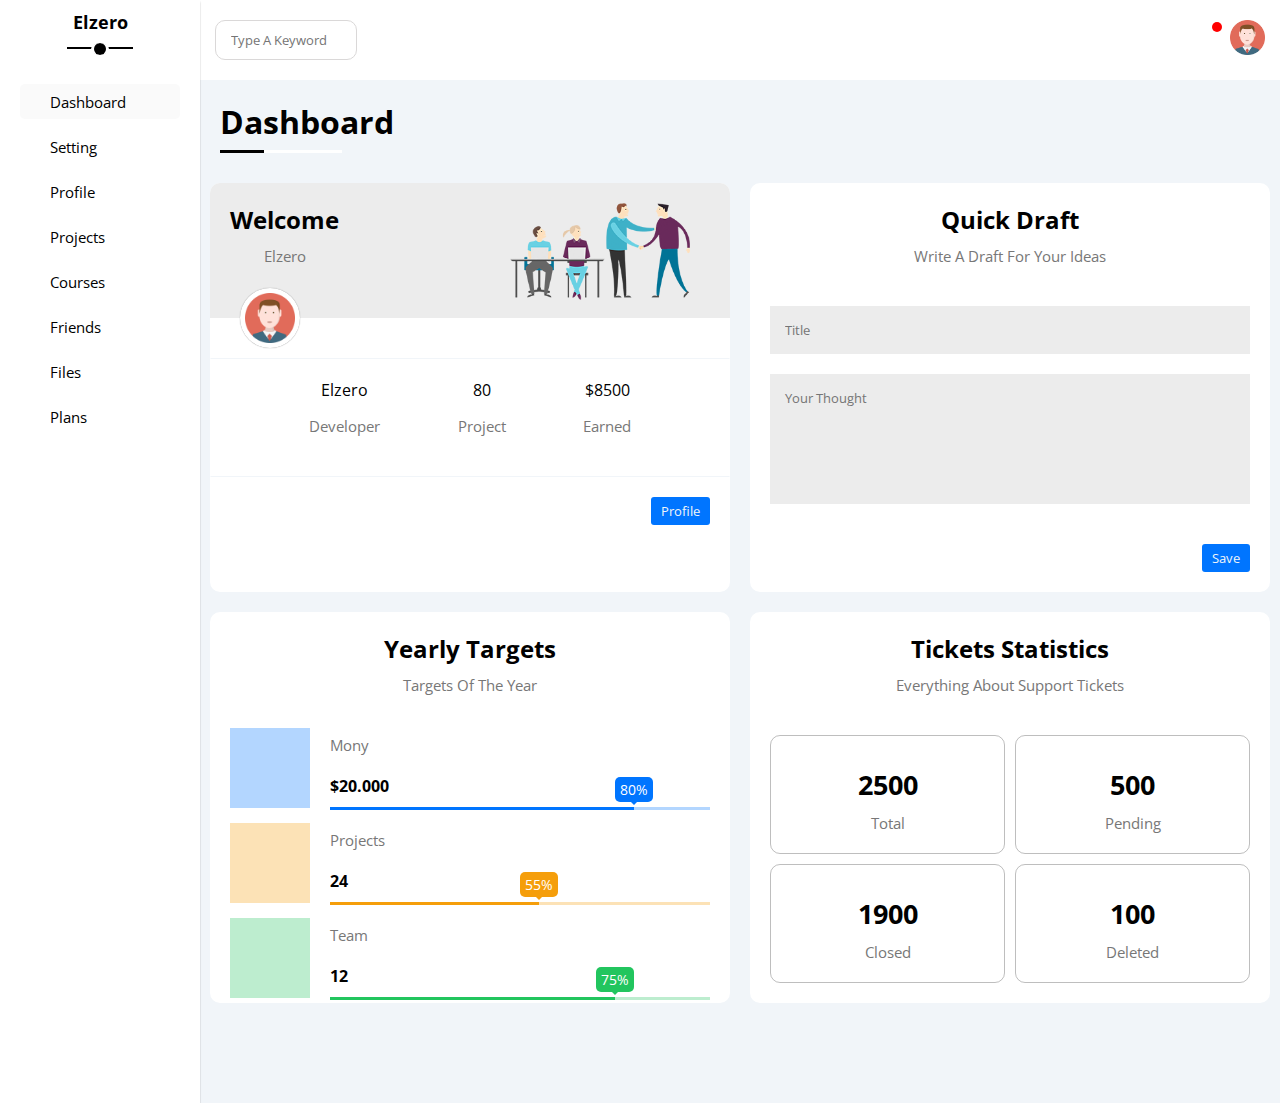
==== index.html @ adf21463 "complete third and the fourth box in the dashboard and fix the responsible desing" ====
<!DOCTYPE html>
<html>
    <head>
        <meta charset="utf-8">
        <meta http-equiv="X-UA-Compatible" content="IE=edge">
        <title>>/<</title>
        <meta name="description" content="project">
        <meta name="viewport" content="width=device-width, initial-scale=1">
        <link rel="stylesheet" href="css/normie.css">
        <!-- main css file -->
        <link rel="stylesheet" href="css/style.css">
        <link rel="preconnect" href="https://fonts.googleapis.com">
        <link rel="preconnect" href="https://fonts.gstatic.com" crossorigin>
        <link href="https://fonts.googleapis.com/css2?family=Open+Sans:wght@300;400;600;700;800&display=swap" rel="stylesheet">
        <!-- font awsome -->
        <link rel="stylesheet" href="css/all.min.css">
    </head>
    <body>
        <div class="sidebar" id="sidebar">
            <div class="bar">
                <span class="logo">Elzero</span>
                <ul class="links">
                    <li><a class="link checked" style="--icon:'\f080'" href="#dashboard"><p>Dashboard</p></a></li>
                    <li><a class="link" style="--icon:'\f013'" href="#setting"><p>Setting</p></a></li>
                    <li><a class="link" style="--icon:'\f007'" href="#profile"><p>Profile</p></a></li>
                    <li><a class="link" style="--icon:'\f542'" href="#projects"><p>Projects</p></a></li>
                    <li><a class="link" style="--icon:'\f19d'" href="#courses"><p>Courses</p></a></li>
                    <li><a class="link" style="--icon:'\f0c0'" href="#friends"><p>Friends</p></a></li>
                    <li><a class="link" style="--icon:'\f15b'" href="#files"><p>Files</p></a></li>
                    <li><a class="link" style="--icon:'\f09d'" href="#plans"><p>Plans</p></a></li>
                </ul>
            </div>
        </div>
        <div class="mainbar">
            <header class="header" id="header">
                <div class="search">
                    <i class="fa-solid fa-magnifying-glass"></i>
                    <input class="bordered-input" type="text" placeholder="Type A Keyword">
                </div>
                <div class="profile">
                    <div class="bell">
                        <i class="fa-regular fa-bell"></i>
                    </div>
                    <div class="image">
                        <img src="images/profile.png" alt="profile">
                    </div>
                </div>
            </header>
            <h1 class="heading">Dashboard</h1>
            <div class="container">
                <div class="dashboard" id="dashboard">
                    <div class="box">
                        <div class="win-1">
                            <div class="greeting">
                            <h2>Welcome</h2>    
                                <span class="light">Elzero</span>
                            </div>
                            <div class="image">
                                <img src="images/welcome.png" alt="profile">
                            </div>
                        </div>
                        <div class="win-2">
                            <div class="image">
                                <img src="images/profile.png" alt="profile">
                            </div>
                            <div class="info">
                                <div class="clon">
                                    <p>Elzero</p>
                                    <span class="light">Developer</span>
                                </div>
                                <div class="clon">
                                    <p>80</p>
                                    <span class="light">Project</span>
                                </div>
                                <div class="clon">
                                    <p>&dollar;8500</p>
                                    <span class="light">Earned</span>
                                </div>
                            </div>
                            <button class="btn">Profile</button>
                        </div>
                    </div>
                    <div class="box">
                        <div class="greeting">
                            <h2>Quick Draft</h2>
                            <span class="light">Write A Draft For Your Ideas</span>
                        </div>
                        <form action="#">
                            <input type="text" placeholder="Title">
                            <textarea name="ideas" placeholder="Your Thought"></textarea>
                        </form>
                        <button class="btn">Save</button>
                    </div>
                    <div class="box">
                        <div class="greeting">
                            <h2>Yearly Targets</h2>
                            <span class="light">Targets Of The Year</span>
                        </div>
                            <div  style="--range: 80%;--value: '80%'; --color: var(--blue); --bg: var(--light-blue)" class="clon">
                                <div class="holder"><i class="fa-solid fa-dollar-sign"></i></div> 
                                <div class="bar">
                                    <span class="light">Mony</span>
                                    <p>&dollar;20.000</p>
                                    <div class="range"><span></span></div>
                                </div>
                            </div>
                            <div  style="--range: 55%; --value: '55%'; --color: var(--yellow); --bg: var(--light-yellow)" class="clon">
                                <div class="holder"><i class="fa-solid fa-code"></i>    </div> 
                                <div class="bar">
                                    <span class="light">Projects</span>
                                    <p>24</p>
                                    <div class="range"><span></span></div>
                                </div>
                            </div>
                            <div  style="--range: 75%;--value: '75%'; --color: var(--green); --bg: var(--light-green)" class="clon">
                                <div class="holder"><i class="fa-regular fa-user"></i></div> 
                                <div class="bar">
                                    <span class="light">Team</span>
                                    <p>12</p>
                                    <div class="range"><span></span></div>
                                </div>
                            </div>
                    </div>
                    <div class="box">
                        <div class="greeting">
                            <h2>Tickets Statistics</h2>
                            <div class="light">Everything About Support Tickets</div>
                        </div>
                        <div class="frame">
                            <div class="clon">
                                <i class="fa-regular fa-newspaper" style="color: #d38c12;"></i>
                                <span>2500</span>
                                <div class="light">Total</div>
                            </div>
                            <div class="clon">
                                <i class="fa-solid fa-spinner" style="color: #005eff;"></i>
                                <span>500</span>
                                <div class="light">Pending</div>
                            </div>
                            <div class="clon">
                                <i class="fa-regular fa-circle-check" style="color: #00ff2a;"></i>
                                <span>1900</span>
                                <div class="light">Closed</div>
                            </div>
                            <div class="clon">
                                <i class="fa-regular fa-rectangle-xmark" style="color: #ff3333;"></i>
                                <span>100</span>
                                <div class="light">Deleted</div>
                            </div>
                        </div>
                    </div>
                    <div class="box"></div>
                    <div class="box"></div>
                    <div class="box"></div>
                    <div class="box"></div>
                    <div class="box"></div>
                    <div class="box"></div>
                    <div class="box"></div>
                    <div class="box"></div>
                    <div class="box"></div>
                </div>
            </div>
        </div>
    </body>
</html>
---- css/style.css ----
/* Global RUles */
* {
    padding: 0;
    margin: 0;
    scroll-behavior: smooth;
    -webkit-scroll-behavior: smooth;
    -moz-scroll-behavior: smooth;
    font-family: 'open sans', sans-serif;
}
ul {
    list-style: none;
}
a {
    text-decoration: none;
    color: black;
}
input, textarea {
    transition: var(--delay);
    opacity: 1;
}
input:focus, textarea:focus {
    outline: none;
}
.bordered-input:focus {
    opacity: 0;
}
/* Componenets */
.container {
    padding: 0 10px;
    position: relative;
    max-width: 100%;
    /* left: var(--side-width); */
}
.heading {
    position: relative;
    width: fit-content;
    font-size: 32px;
    margin: 20px;
}
@media (max-width: 767px) {
    .heading {
        font-size: 22px;
    }
}
.heading::before, .heading::after {
    content: "";
    position: absolute;
    bottom: -10px;
    left: 0;
    height: 3px;
}
.heading::before {
    width: 25%;
    background-color: black;
    z-index: 1;
}
.heading::after {
    width: 70%;
    background-color: white;
}
.light {
    color: #777;
    margin: 10px 0 20px;
    font-size: 15px;
    display: block;
}
@media (max-width: 767px) {
    .light {
        font-size: 14px;
    }
}
.btn {
    align-self: flex-end;
    width: fit-content;
    margin: 20px 20px 20px 0;
    color: var(--section-background);
    background-color: var(--blue);
    padding: 5px 10px;
    border: none;
    cursor: pointer;
    transition: var(--delay);
    border-radius: 3px;
}
@media (max-width: 767px) {
    .btn {
        margin: 30px auto;
    }
}
.btn:hover {
    background-color: var(--blue-alt);
    color: white;
}
.greeting {
    text-align: center;
    margin: 20px 0 0;
}
@media (max-width: 767px) {
    .greeting h2 {
        font-size: 18px;
    }
}
/* Variables */
:root {
    --blue-alt:#0062d1; 
    --blue: #0075FF;
    --light-blue: rgb(179,214,255);
    --green: #22C55E;
    --light-green: rgb(189,237,207);
    --yellow: #F59E0B;
    --light-yellow: rgb(252,226,182);
    --red: #F44336;
    --light-red: rgb(251,199,195);
    --checked: #fafafa;
    --side-width: 220px;
    --delay: 0.3s;
    --main-padding: 100px;
    --box-background: #ececec;
    --border-color: #77777779;
    --section-background: rgb(241,245,249);
}
/* main Form */
body {
    background-color: var(--section-background);
    position: relative;
    display: flex;
    /* grid-template-areas: 'side head'
                        'side dash'; */
}
/* Header */
.sidebar {
    width: 200px;
    box-shadow: -1px 2px 2px black;
    background-color: white;
    z-index: 44;
}
@media (max-width: 991px) {
    .sidebar {
        width: 150px;
    }
}
@media (max-width: 767px) {
    .sidebar {
        width: 60px;
    }
    .sidebar .bar .links .link p {
        visibility: hidden;
    }
    .sidebar .bar .logo::before, .sidebar .bar .logo::after {
        display: none;
    }
}
.sidebar .bar {
    display: flex;
    justify-content: flex-start;
    flex-direction: column;
    align-items: center;
}
.sidebar .bar .logo {
    margin: 10px auto 50px;
    font-size: 18px;
    font-weight: 700;
    position: relative;
    display: block;
    width: fit-content;
}
.sidebar .bar .logo::before {
    content: "";
    position: absolute;
    left: -10%;
    bottom: -15px;
    width: 120%;
    height: 2px;
    background-color: black;
}
.sidebar .bar .logo::after {
    content: "";
    position: absolute;
    bottom: -27px;
    left: 50%;
    width: 12px;
    height: 12px;
    border-radius: 50%;
    background-color: black;
    transform: translate(-50%, -50%);
    border-left: 3px solid white;
    border-right: 3px solid white;
}
@media (max-width: 767px) {
    .sidebar .bar .logo {
        font-size: 14px;
        margin-bottom: 10px;
    }
    .sidebar .bar .logo::before, .sidebar .bar .logo::after {
        display: none;
    }
}
.sidebar .bar .links {
    flex: 1;
    align-self: stretch;
    padding: 0 20px;
}
.sidebar .bar .links .link {
    position: relative;
    height: 35px;
    max-width: 100%;
    padding-left: 30px;
    margin-bottom: 10px;
    display: flex;
    align-items: center;
    font-size: 15px;
    border-radius: 5px;
}
@media (max-width: 767px) {
    .sidebar .bar .links .link {
        margin-bottom: 0;
        padding-left: 0;
    }
    .sidebar .bar .links .link p {
        display: none;
    }
}
.sidebar .bar .links .link:hover, .sidebar .bar .links .checked {
    background-color: var(--checked);
}
.sidebar .bar .links .link::before {
    content: var(--icon);
    font-family: "Font Awesome 5 Free";
    font-weight: 900;
    position: absolute;
    left: 15px;
    top: 50%;
    transform: translate(-50%, -50%);
    color: black;
    cursor: pointer;
}
@media (max-width: 767px) {
    .sidebar .bar .links .link::before {
        position: relative;
        left: 10px;
        top: 10px;
    }
}
.mainbar {
    flex: 1;
}
/* Header */
.header {
    background-color: white;
    padding: 0 15px;
    display: flex;  
    justify-content: space-between;
    align-items: center;
}
.header .search {
    border: 1px solid rgb(218, 216, 216);
    padding: 10px 5px;
    border-radius: 10px;
    display: flex;
    font-size: 13px;
    color: black;
}
.header .search i {
    margin: 0 5px;
    cursor: pointer;
}
.header .search input {
    border: none;
    width: 120px;
}
.header .search input:focus {
    outline: none;
    width: 170px;
}
.header .profile {
    display: flex;
    align-items: center;
    justify-content: space-evenly;
    height: 80px;
}
.header .profile .image {
    width: 35px;
    cursor: pointer;
}
.header .profile .image img {
    max-width: 100%;
}
.header .profile i {
    font-size: 20px;
    margin-right: 15px;
    cursor: pointer;
}
.header .profile .bell {
    position: relative;
}
.header .profile .bell::before {
    content: "";
    position: absolute;
    right: 8px;
    top: -5px;
    height: 10px;
    width: 10px;
    border-radius: 50%;
    background-color: red;
}
/* Dashboard */
.dashboard {
    display: grid;
    grid-template-columns: repeat(auto-fill, minmax(440px, 1fr));
    gap: 20px;
    margin-top: 40px;
}
@media (max-width: 767px) {
    .dashboard {
        grid-template-columns: 1fr;
    }
}
.dashboard .box {
    border-radius: 10px;
}
/* box 1 */
.dashboard .box {
    background-color: white;
    overflow: hidden;
}
.dashboard .box:first-of-type .win-1 {
    position: relative;
    padding: 20px;
    height: 95px;
    background-color: var(--box-background);
    display: flex;
    justify-content: space-between;
}
@media (max-width: 767px) {
    .dashboard .box:first-of-type .win-1 {
        justify-content: center;
    }
}
.dashboard .box:first-of-type .win-1 .greeting {
    margin: 0;
}
.dashboard .box:first-of-type .win-1 .image{
    width: 200px;
}
@media (max-width: 767px) {
    .dashboard .box:first-of-type .win-1 .image{
        display: none;
    }
}
.dashboard .box:first-of-type .win-1 .image img {
    width: calc(100% - 20px);
}
.dashboard .box:first-of-type .win-2 {
    position: relative;
    background-color: white;
    display: flex;
    justify-content: center;
    flex-direction: column;
}
.dashboard .box:first-of-type .win-2 .image {
    width: 50px;
    position: absolute;
    display: flex;
    top: 0;
    left: 30px;
    transform: translateY(-50%);
    padding: 5px;
    background-color: white;
    border-radius: 50%;
    box-shadow: 0 0 1px gray;
}
@media (max-width: 767px) {
    .dashboard .box:first-of-type .win-2 .image {
        left: 50%;
        transform: translate(-50%, -50%);
    }
}
.dashboard .box:first-of-type .win-2 .image img {
    width: 100%;
}
.dashboard .box:first-of-type .win-2 .info {
    display: flex;
    justify-content: space-evenly;
    padding: 20px;
    margin-top: 40px;
    border: 1px solid;
    border-color: var(--section-background) transparent;
}
@media (max-width: 767px) {
    .dashboard .box:first-of-type .win-2 .info {
        display: flex;
        flex-direction: column;
        justify-content: center;
    }
}
.dashboard .box:first-of-type .win-2 .info .clon {
    display: flex;
    align-items: center;
    flex-direction: column;
    gap: 5px;
}
@media (max-width: 767px) {
    .dashboard .box:first-of-type .win-2 .info .clon p {
        font-size: 14px;
    }
}
/* box 2 */
.dashboard .box:nth-of-type(2) {
    display: flex;
    flex-direction: column;
}
.dashboard .box:nth-of-type(2) form {
    flex: 1;
    display: flex;
    flex-direction: column;
    align-items: stretch;
    padding: 20px;
}
.dashboard .box:nth-of-type(2) form input, .dashboard .box:nth-of-type(2) form textarea {
    display: block;
    max-width: 100%;
    background-color: var(--box-background);
    border: none;
    padding: 15px;
}
.dashboard .box:nth-of-type(2) form textarea {
    resize: none;
    height: 100px;
    margin-top: 20px;
}
/* box 3 */
.dashboard .box:nth-of-type(3) {
    display: flex;
    flex-direction: column;
    gap: 10px;
}
@media (max-width: 767px) {
    .dashboard .box:nth-of-type(3) {
        gap: 20px;
    }
}
.dashboard .box:nth-of-type(3) .clon .holder {
    height: 80px;
    width: 80px;
    position: relative;
    z-index: 1;
}
.dashboard .box:nth-of-type(3) .clon {
    display: flex;
    justify-content: center;
    align-items: center;
    gap: 20px;
    padding: 0 20px;
}
@media (max-width: 767px) {
    .dashboard .box:nth-of-type(3) .clon {
        flex-direction: column;
        gap: 0;
    }
}
.dashboard .box:nth-of-type(3) .clon p {
    font-weight: bold;
}
.dashboard .box:nth-of-type(3) .clon .holder {
    display: flex;
    justify-content: center;
    align-items: center;
    background-color: var(--bg);
}
.dashboard .box:nth-of-type(3) .clon .holder i {
    font-size: 20px;
    color: var(--color);
}
.dashboard .box:nth-of-type(3) .clon .bar {
    flex: 1;
    display: flex;
    flex-direction: column;
    align-self: stretch;
}
.dashboard .box:nth-of-type(3) .clon .bar .range {
    width: 100%;
    height: 3px;
    background-color: var(--bg);
    position: relative;
    z-index: 1;
    margin-top: 10px;
}
.dashboard .box:nth-of-type(3) .clon .bar .range::before,
.dashboard .box:nth-of-type(3) .clon .bar .range::after {
    content: "";
    position: absolute;
    left: var(--range);
}
.dashboard .box:nth-of-type(3) .clon .bar .range::before {
    content: var(--value);
    color: white;
    z-index: 1;
    top: -30px;
    width: fit-content;
    height: fit-content;
    font-size: 14px;
    padding: 3px 5px;
    border-radius: 5px;
    transform: translateX(-50%);
    background-color: var(--color);
}
.dashboard .box:nth-of-type(3) .clon .bar .range::after {
    border: 7px solid;
    border-color: var(--color) transparent transparent;
    top: -9px;
    background-color: transparent;
    transform: translateX(-50%);
}
.dashboard .box:nth-of-type(3) .clon .bar .range span {
    display: block;
    width: var(--range);
    height: 100%;
    background-color: var(--color);
}
/* box 4 */
.dashboard .box:nth-of-type(4) .frame {
    display: grid;
    grid-template-columns: repeat(2, 1fr);
    gap: 10px;
    padding: 20px;
}
@media (max-width: 767px) {
    .dashboard .box:nth-of-type(4) .frame {
        grid-template-columns: 1fr;
    }
}
.dashboard .box:nth-of-type(4) .frame .clon {
    display: flex;
    flex-direction: column;
    justify-content: center;
    align-items: center;
    gap: 10px;
    border: 1px solid var(--border-color);
    padding: 20px ;
    border-radius: 10px;
}
.dashboard .box:nth-of-type(4) .frame .clon i {
    font-size: 40px;
}
.dashboard .box:nth-of-type(4) .frame .clon span {
    font-size: 27px;
    font-weight: bold;
}
.dashboard .box:nth-of-type(4) .frame .clon .light {
    margin: 0;
}
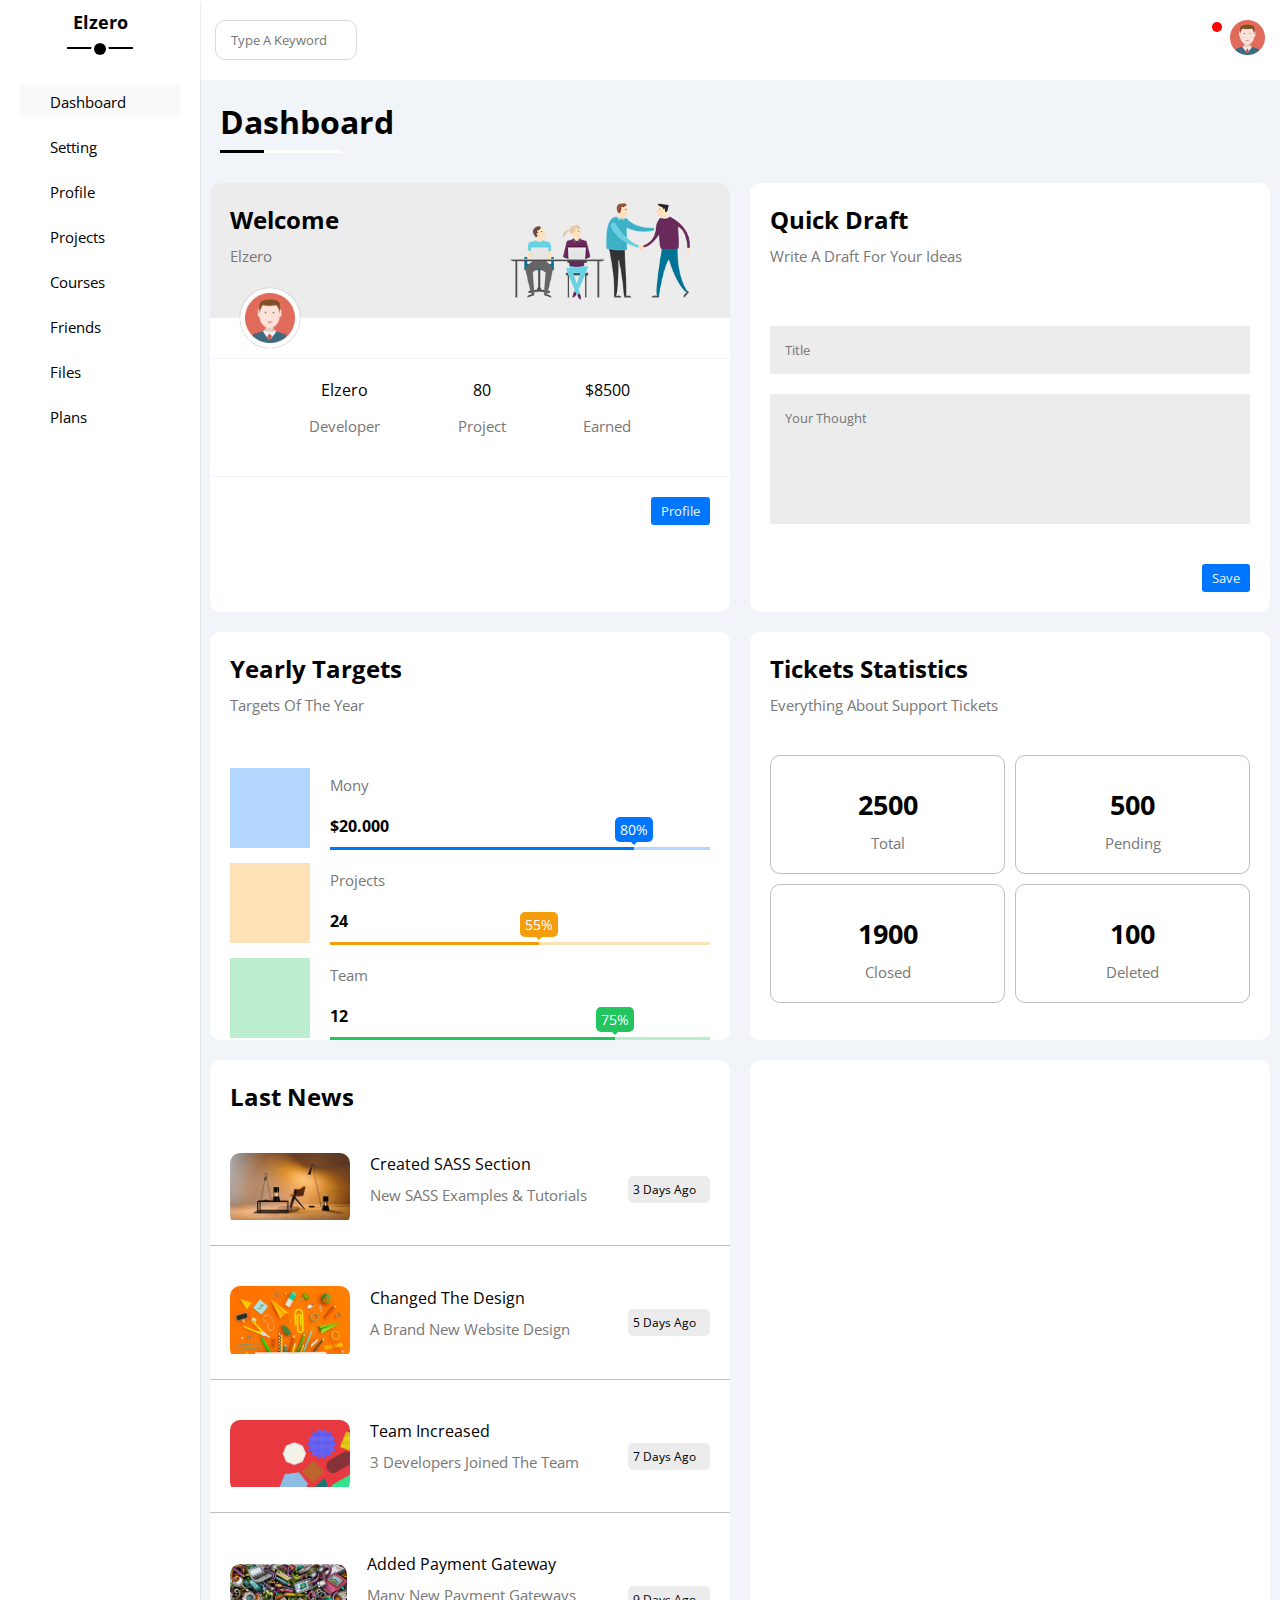
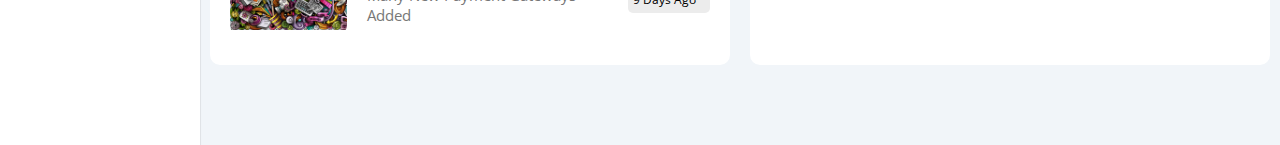
==== commit 3f9a9c05: "complete the fifth box" ====
--- a/index.html
+++ b/index.html
@@ -149,7 +149,61 @@
                             </div>
                         </div>
                     </div>
-                    <div class="box"></div>
+                    <div class="box">
+                        <div class="greeting">
+                            <h2>Last News</h2>
+                        </div>
+                        <div class="holder">
+                            <div class="clon">
+                                <div class="main">
+                                    <div class="image"><img src="/images/news-01.png" alt="news1"></div>
+                                    <div class="text">
+                                        <p>Created SASS Section</p>
+                                        <span class="light">New SASS Examples & Tutorials</span>
+                                    </div>
+                                </div>
+                                <div class="date">
+                                    <span>3 Days Ago</span>
+                                </div>
+                            </div>
+                            <div class="clon">
+                                <div class="main">
+                                    <div class="image"><img src="/images/news-02.png" alt="news2"></div>
+                                    <div class="text">
+                                        <p>Changed The Design</p>
+                                        <span class="light">A Brand New Website Design</span>
+                                    </div>
+                                </div>
+                                <div class="date">
+                                    <span>5 Days Ago</span>
+                                </div>
+                            </div>
+                            <div class="clon">
+                                <div class="main">
+                                    <div class="image"><img src="/images/news-03.png" alt="news3"></div>
+                                    <div class="text">
+                                        <p>Team Increased</p>
+                                        <span class="light">3 Developers Joined The Team</span>
+                                    </div>
+                                </div>
+                                <div class="date">
+                                    <span>7 Days Ago</span>
+                                </div>
+                            </div>
+                            <div class="clon">
+                                <div class="main">
+                                    <div class="image"><img src="/images/news-04.png" alt="news4"></div>
+                                    <div class="text">
+                                        <p>Added Payment Gateway</p>
+                                        <span class="light">Many New Payment Gateways Added</span>
+                                    </div>
+                                </div>
+                                <div class="date">
+                                    <span>9 Days Ago</span>
+                                </div>
+                            </div>
+                        </div>
+                    </div>
                     <div class="box"></div>
                     <div class="box"></div>
                     <div class="box"></div>
--- a/css/style.css
+++ b/css/style.css
@@ -91,8 +91,12 @@
     color: white;
 }
 .greeting {
-    text-align: center;
-    margin: 20px 0 0;
+    margin: 20px;
+}
+@media (max-width: 767px) {
+    .greeting {
+        text-align: center;
+    }
 }
 @media (max-width: 767px) {
     .greeting h2 {
@@ -547,4 +551,57 @@
 }
 .dashboard .box:nth-of-type(4) .frame .clon .light {
     margin: 0;
+}
+/* box 4 */
+.dashboard .box:nth-of-type(5) .holder {
+    display: flex;
+    flex-direction: column;
+}
+.dashboard .box:nth-of-type(5) .holder .clon {
+    display: flex;
+    align-items: center;
+    justify-content: space-between;
+    padding: 20px;
+    gap: 10px;
+}
+.dashboard .box:nth-of-type(5) .holder .clon:not(:last-of-type) {
+    margin-bottom: 20px;
+    border-bottom: 1px solid var(--border-color);
+    padding-bottom: 20px;
+}
+.dashboard .box:nth-of-type(5) .holder .clon .main {
+    display: flex;
+    justify-content: center;
+    align-items: center;
+    gap: 20px;
+}
+@media (max-width:576px) {
+    .dashboard .box:nth-of-type(5) .holder .clon, .dashboard .box:nth-of-type(5) .holder .clon .main {
+        flex-direction: column;
+        text-align: center;
+        align-items: stretch;
+        justify-content: center;
+    }
+}
+.dashboard .box:nth-of-type(5) .holder .clon .image {
+    width: 120px;
+    border-radius: 10px;
+    overflow: hidden;
+}
+@media (max-width:576px) {
+    .dashboard .box:nth-of-type(5) .holder .clon .image {
+        align-self: center;
+        width: 100%;
+    }
+}
+.dashboard .box:nth-of-type(5) .holder .clon .image img {
+    max-width: 100%;
+}
+.dashboard .box:nth-of-type(5) .holder .clon .date span {
+    font-size: 12px;
+    background-color: var(--box-background);
+    padding: 5px;
+    display: block;
+    min-width: 71.53px;
+    border-radius: 5px;
 }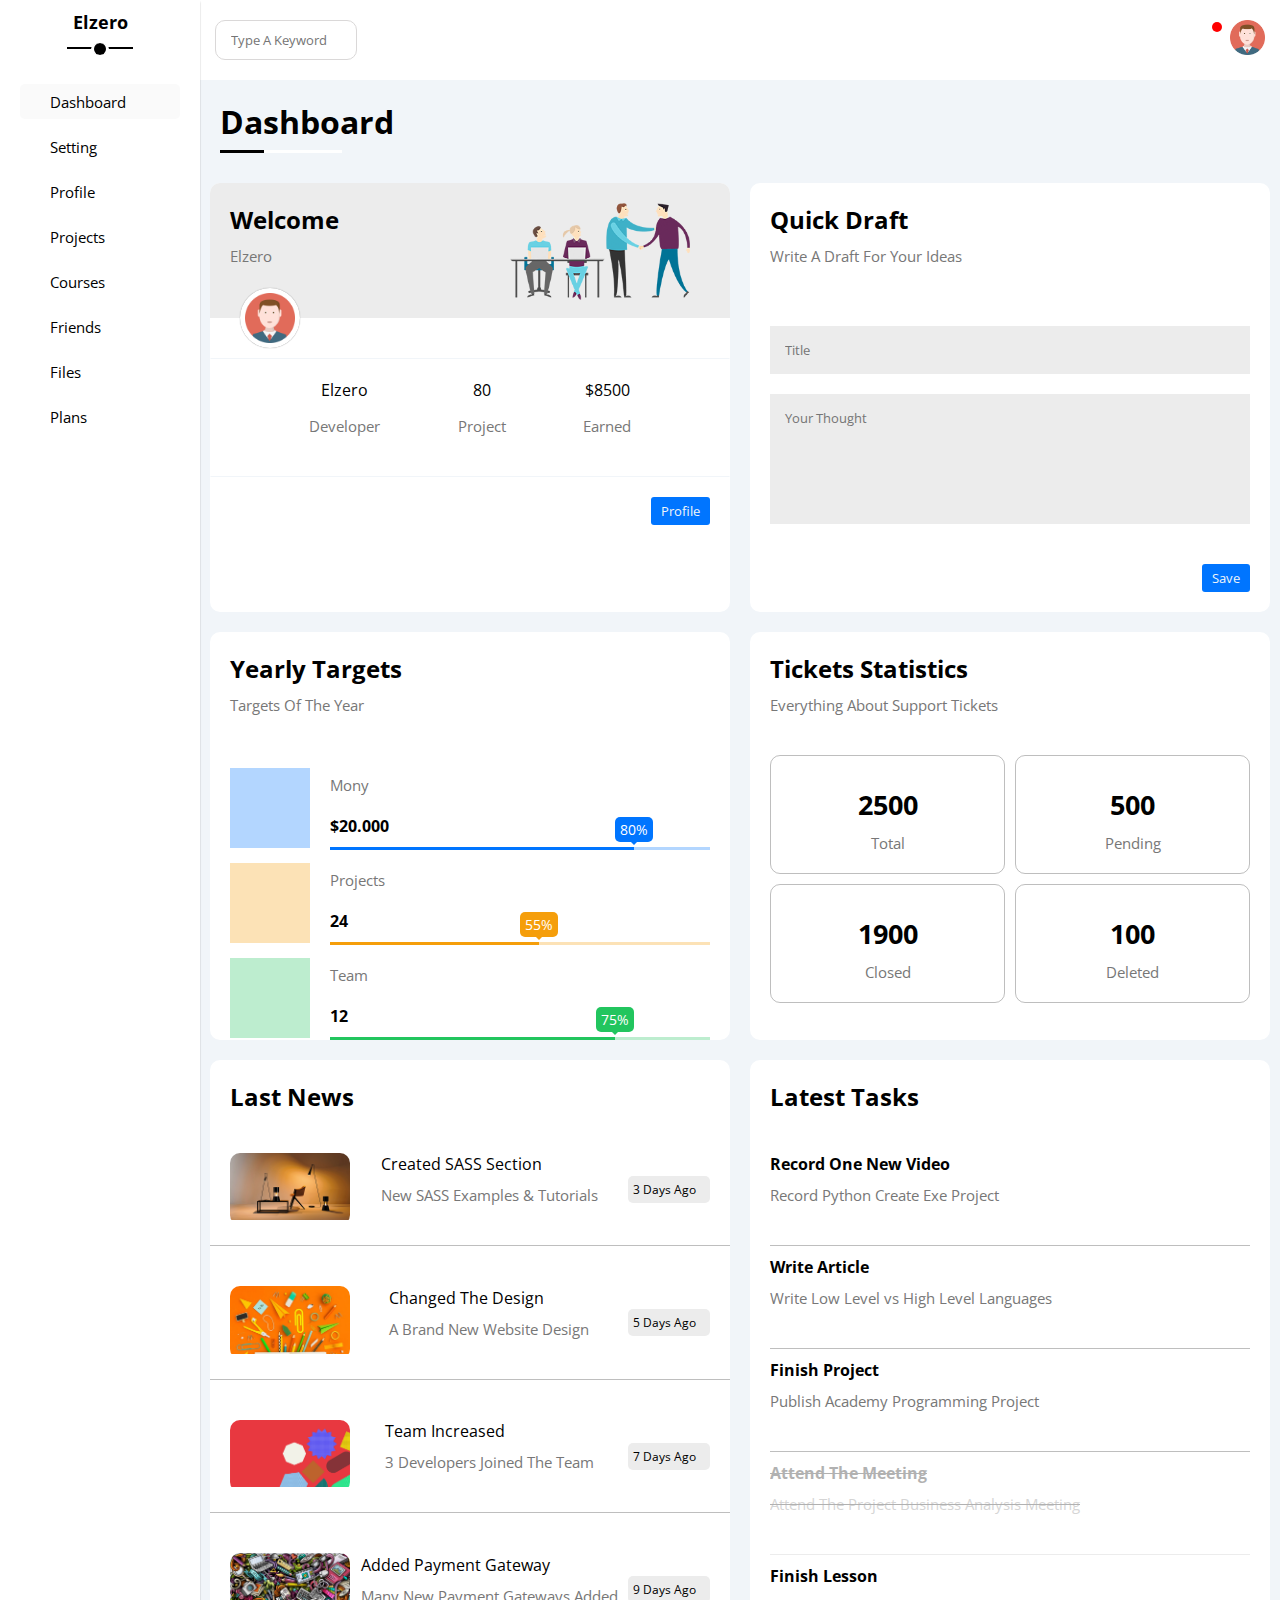
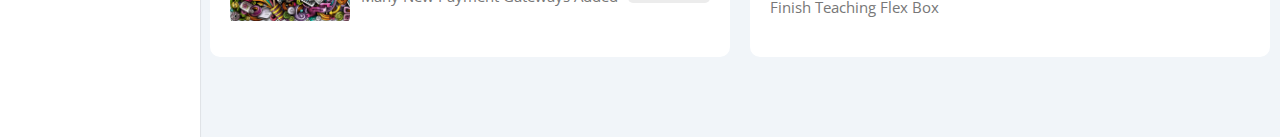
==== commit 4592e24b: "complete the sixth box" ====
--- a/index.html
+++ b/index.html
@@ -155,48 +155,40 @@
                         </div>
                         <div class="holder">
                             <div class="clon">
-                                <div class="main">
-                                    <div class="image"><img src="/images/news-01.png" alt="news1"></div>
-                                    <div class="text">
-                                        <p>Created SASS Section</p>
-                                        <span class="light">New SASS Examples & Tutorials</span>
-                                    </div>
+                                <div class="image"><img src="/images/news-01.png" alt="news1"></div>
+                                <div class="text">
+                                    <p>Created SASS Section</p>
+                                    <span class="light">New SASS Examples & Tutorials</span>
                                 </div>
                                 <div class="date">
                                     <span>3 Days Ago</span>
                                 </div>
                             </div>
                             <div class="clon">
-                                <div class="main">
-                                    <div class="image"><img src="/images/news-02.png" alt="news2"></div>
-                                    <div class="text">
-                                        <p>Changed The Design</p>
-                                        <span class="light">A Brand New Website Design</span>
-                                    </div>
+                                <div class="image"><img src="/images/news-02.png" alt="news2"></div>
+                                <div class="text">
+                                    <p>Changed The Design</p>
+                                    <span class="light">A Brand New Website Design</span>
                                 </div>
                                 <div class="date">
                                     <span>5 Days Ago</span>
                                 </div>
                             </div>
                             <div class="clon">
-                                <div class="main">
-                                    <div class="image"><img src="/images/news-03.png" alt="news3"></div>
-                                    <div class="text">
-                                        <p>Team Increased</p>
-                                        <span class="light">3 Developers Joined The Team</span>
-                                    </div>
+                                <div class="image"><img src="/images/news-03.png" alt="news3"></div>
+                                <div class="text">
+                                    <p>Team Increased</p>
+                                    <span class="light">3 Developers Joined The Team</span>
                                 </div>
                                 <div class="date">
                                     <span>7 Days Ago</span>
                                 </div>
                             </div>
                             <div class="clon">
-                                <div class="main">
-                                    <div class="image"><img src="/images/news-04.png" alt="news4"></div>
-                                    <div class="text">
-                                        <p>Added Payment Gateway</p>
-                                        <span class="light">Many New Payment Gateways Added</span>
-                                    </div>
+                                <div class="image"><img src="/images/news-04.png" alt="news4"></div>
+                                <div class="text">
+                                    <p>Added Payment Gateway</p>
+                                    <span class="light">Many New Payment Gateways Added</span>
                                 </div>
                                 <div class="date">
                                     <span>9 Days Ago</span>
@@ -204,7 +196,48 @@
                             </div>
                         </div>
                     </div>
-                    <div class="box"></div>
+                    <div class="box">
+                        <div class="greeting">
+                            <h2>Latest Tasks</h2>
+                        </div>
+                        <div class="holder">
+                            <div class="clon">
+                                <div class="text">
+                                    <h4>Record One New Video</h4>
+                                    <p class="light">Record Python Create Exe Project</p>
+                                </div>
+                                <i class="fa-regular fa-trash-can"></i>
+                            </div>
+                            <div class="clon">
+                                <div class="text">
+                                    <h4>Write Article</h4>
+                                    <p class="light">Write Low Level vs High Level Languages</p>
+                                </div>
+                                <i class="fa-regular fa-trash-can"></i>
+                            </div>
+                            <div class="clon">
+                                <div class="text">
+                                    <h4>Finish Project</h4>
+                                    <p class="light">Publish Academy Programming Project</p>
+                                </div>
+                                <i class="fa-regular fa-trash-can"></i>
+                            </div>
+                            <div class="clon deleted">
+                                <div class="text">
+                                    <h4>Attend The Meeting</h4>
+                                    <p class="light">Attend The Project Business Analysis Meeting</p>
+                                </div>
+                                <i class="fa-regular fa-trash-can"></i>
+                            </div>
+                            <div class="clon">
+                                <div class="text">
+                                    <h4>Finish Lesson</h4>
+                                    <p class="light">Finish Teaching Flex Box</p>
+                                </div>
+                                <i class="fa-regular fa-trash-can"></i>
+                            </div>
+                        </div>
+                    </div>
                     <div class="box"></div>
                     <div class="box"></div>
                     <div class="box"></div>
--- a/css/style.css
+++ b/css/style.css
@@ -604,4 +604,35 @@
     display: block;
     min-width: 71.53px;
     border-radius: 5px;
+}
+/* box 6 */
+.dashboard .box:nth-of-type(6) .holder {
+    display: flex;
+    flex-direction: column;
+    align-content: space-between;
+    gap: 10px;
+    padding: 20px;
+}
+.dashboard .box:nth-of-type(6) .holder .clon {
+    display: flex;
+    justify-content: space-between;
+    align-items: center;
+}
+.dashboard .box:nth-of-type(6) .holder .clon.clon:not(:last-of-type) {
+    border-bottom: 1px solid var(--border-color);
+    padding-bottom: 20px;
+}
+.dashboard .box:nth-of-type(6) .holder .deleted {
+    opacity: 0.3;
+    
+}
+.dashboard .box:nth-of-type(6) .holder .clon:not(.deleted) i {
+    cursor: pointer;
+    transition: var(--delay);
+}
+.dashboard .box:nth-of-type(6) .holder .clon:not(.deleted) i:hover {
+    color: var(--red);
+}
+.dashboard .box:nth-of-type(6) .holder .deleted .text {
+    text-decoration: line-through;
 }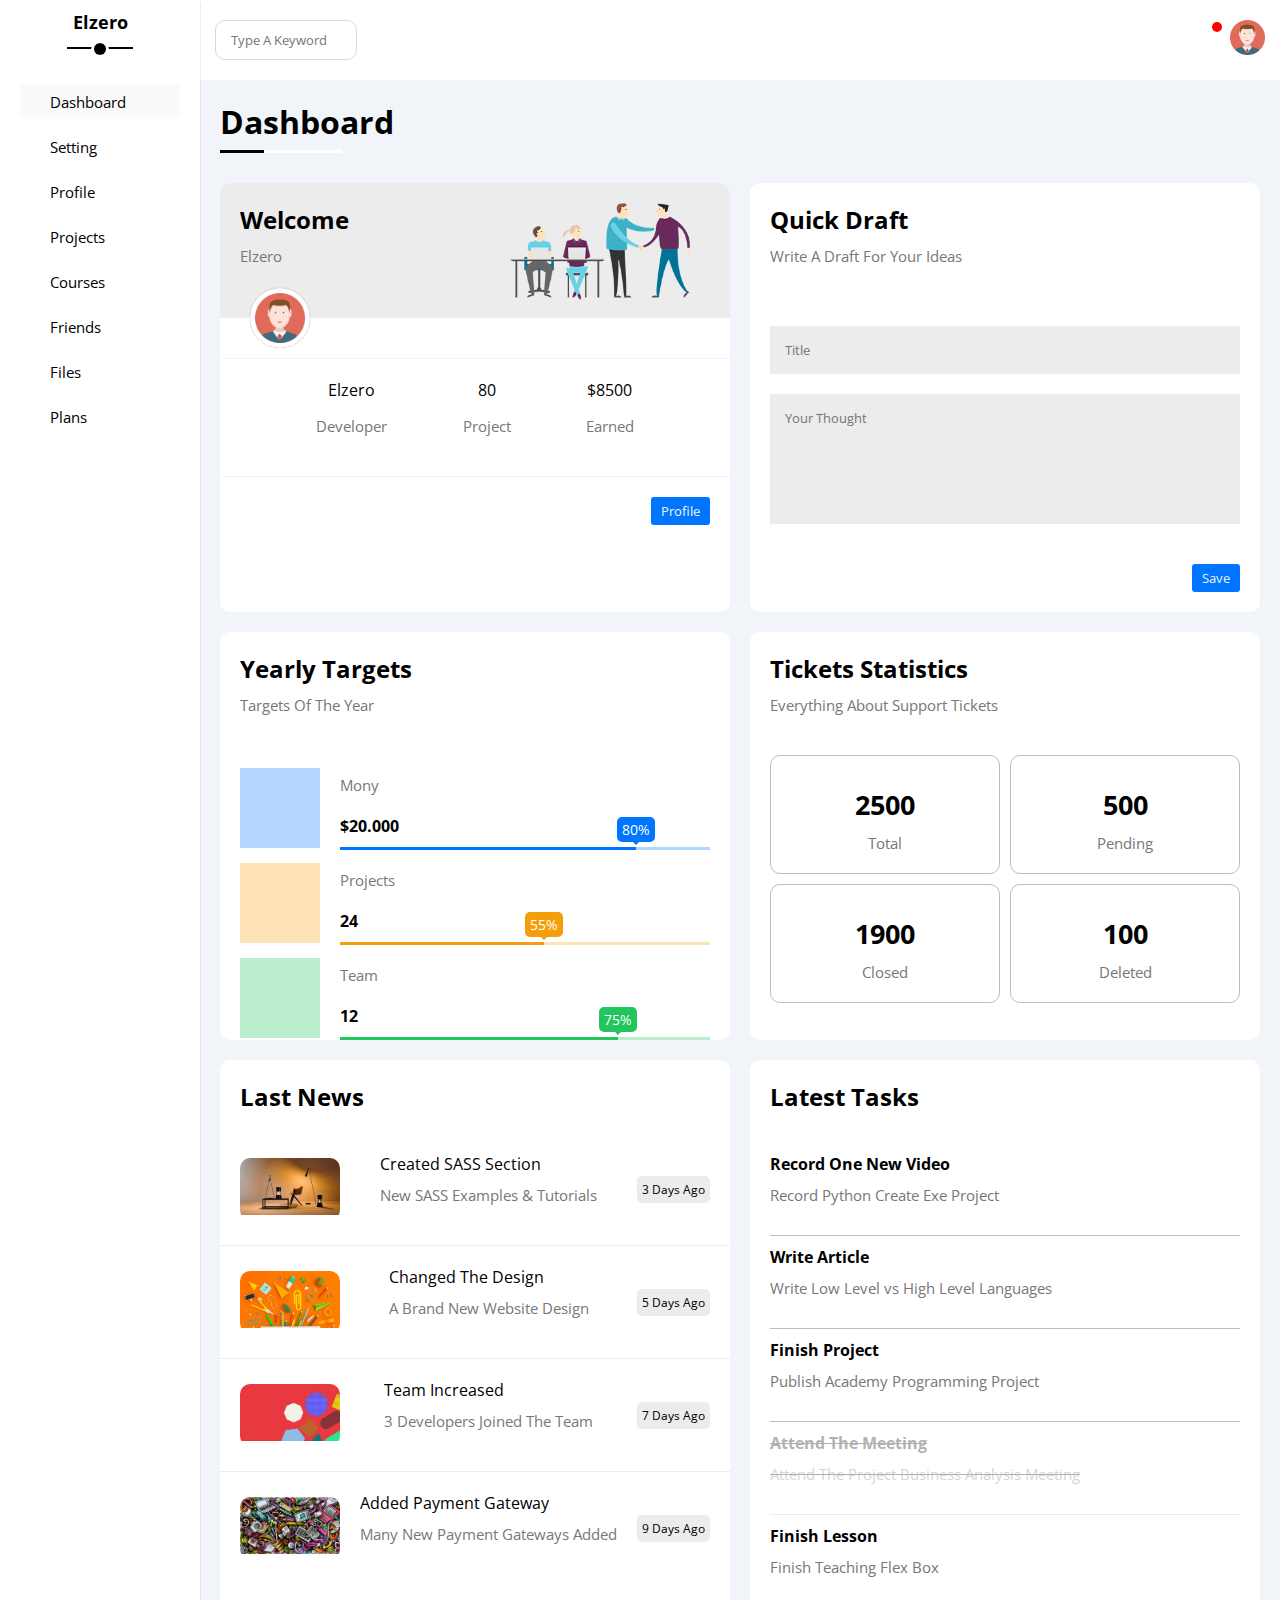
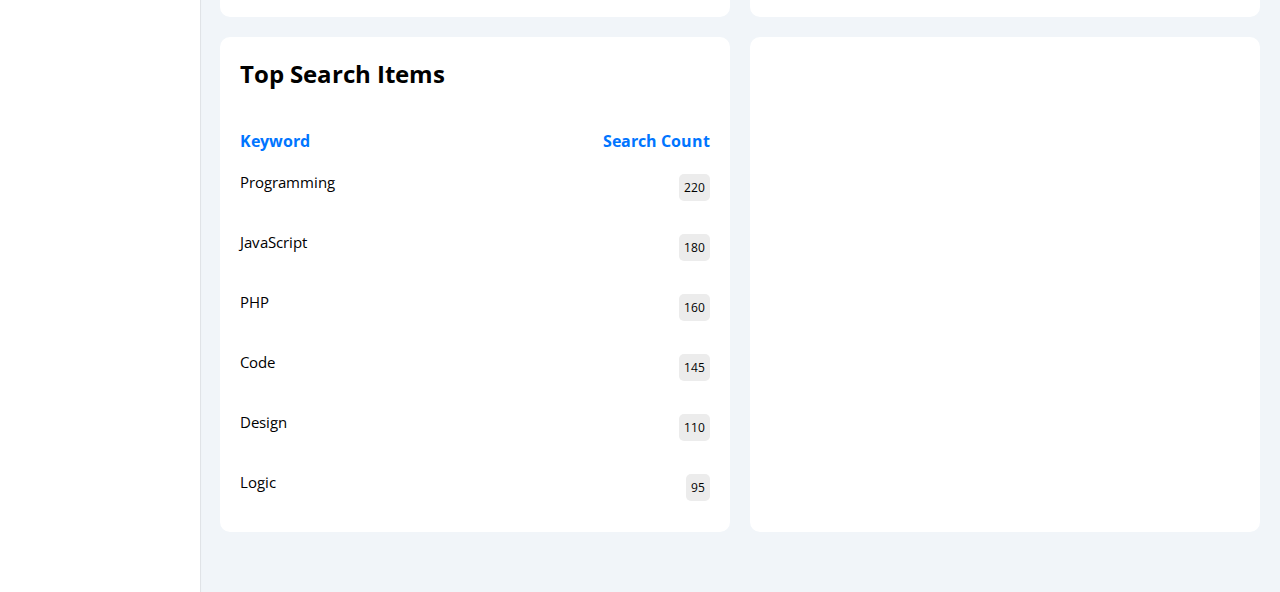
==== commit ca1c2101: "complete the seventh box" ====
--- a/index.html
+++ b/index.html
@@ -160,9 +160,7 @@
                                     <p>Created SASS Section</p>
                                     <span class="light">New SASS Examples & Tutorials</span>
                                 </div>
-                                <div class="date">
-                                    <span>3 Days Ago</span>
-                                </div>
+                                <span class="date">3 Days Ago</span>
                             </div>
                             <div class="clon">
                                 <div class="image"><img src="/images/news-02.png" alt="news2"></div>
@@ -170,9 +168,7 @@
                                     <p>Changed The Design</p>
                                     <span class="light">A Brand New Website Design</span>
                                 </div>
-                                <div class="date">
-                                    <span>5 Days Ago</span>
-                                </div>
+                                <span class="date">5 Days Ago</span>
                             </div>
                             <div class="clon">
                                 <div class="image"><img src="/images/news-03.png" alt="news3"></div>
@@ -180,9 +176,7 @@
                                     <p>Team Increased</p>
                                     <span class="light">3 Developers Joined The Team</span>
                                 </div>
-                                <div class="date">
-                                    <span>7 Days Ago</span>
-                                </div>
+                                <span class="date">7 Days Ago</span>
                             </div>
                             <div class="clon">
                                 <div class="image"><img src="/images/news-04.png" alt="news4"></div>
@@ -190,9 +184,7 @@
                                     <p>Added Payment Gateway</p>
                                     <span class="light">Many New Payment Gateways Added</span>
                                 </div>
-                                <div class="date">
-                                    <span>9 Days Ago</span>
-                                </div>
+                                <span class="date">9 Days Ago</span>
                             </div>
                         </div>
                     </div>
@@ -238,7 +230,41 @@
                             </div>
                         </div>
                     </div>
-                    <div class="box"></div>
+                    <div class="box">
+                        <div class="greeting">
+                            <h2>Top Search Items</h2>
+                        </div>
+                        <div class="holder">
+                            <div class="clon">
+                                <h4>Keyword</p>
+                                <h4>Search Count</h4>
+                            </div>
+                            <div class="clon">
+                                <p class="light">Programming</p>
+                                <span class="date">220</span>
+                            </div>
+                            <div class="clon">
+                                <p class="light">JavaScript</p>
+                                <span class="date">180</span>
+                            </div>
+                            <div class="clon">
+                                <p class="light">PHP</p>
+                                <span class="date">160</span>
+                            </div>
+                            <div class="clon">
+                                <p class="light">Code</p>
+                                <span class="date">145</span>
+                            </div>
+                            <div class="clon">
+                                <p class="light">Design</p>
+                                <span class="date">110</span>
+                            </div>
+                            <div class="clon">
+                                <p class="light">Logic</p>
+                                <span class="date">95</span>
+                            </div>
+                        </div>
+                    </div>
                     <div class="box"></div>
                     <div class="box"></div>
                     <div class="box"></div>
--- a/css/style.css
+++ b/css/style.css
@@ -1,3 +1,23 @@
+/* Variables */
+:root {
+    --blue-alt:#0062d1; 
+    --blue: #0075FF;
+    --light-blue: rgb(179,214,255);
+    --green: #22C55E;
+    --light-green: rgb(189,237,207);
+    --yellow: #F59E0B;
+    --light-yellow: rgb(252,226,182);
+    --red: #F44336;
+    --light-red: rgb(251,199,195);
+    --light-color: #777;
+    --checked: #fafafa;
+    --side-width: 220px;
+    --delay: 0.3s;
+    --main-padding: 100px;
+    --box-background: #ececec;
+    --border-color: #77777779;
+    --section-background: rgb(241,245,249);
+}
 /* Global RUles */
 * {
     padding: 0;
@@ -26,7 +46,7 @@
 }
 /* Componenets */
 .container {
-    padding: 0 10px;
+    padding: 0 20px;
     position: relative;
     max-width: 100%;
     /* left: var(--side-width); */
@@ -59,7 +79,7 @@
     background-color: white;
 }
 .light {
-    color: #777;
+    color: var(--light-color);
     margin: 10px 0 20px;
     font-size: 15px;
     display: block;
@@ -67,6 +87,8 @@
 @media (max-width: 767px) {
     .light {
         font-size: 14px;
+        text-align: center;
+        margin-bottom: 5px;
     }
 }
 .btn {
@@ -100,27 +122,8 @@
 }
 @media (max-width: 767px) {
     .greeting h2 {
-        font-size: 18px;
-    }
-}
-/* Variables */
-:root {
-    --blue-alt:#0062d1; 
-    --blue: #0075FF;
-    --light-blue: rgb(179,214,255);
-    --green: #22C55E;
-    --light-green: rgb(189,237,207);
-    --yellow: #F59E0B;
-    --light-yellow: rgb(252,226,182);
-    --red: #F44336;
-    --light-red: rgb(251,199,195);
-    --checked: #fafafa;
-    --side-width: 220px;
-    --delay: 0.3s;
-    --main-padding: 100px;
-    --box-background: #ececec;
-    --border-color: #77777779;
-    --section-background: rgb(241,245,249);
+        font-size: 20px;
+    }
 }
 /* main Form */
 body {
@@ -527,7 +530,7 @@
     gap: 10px;
     padding: 20px;
 }
-@media (max-width: 767px) {
+@media (max-width: 567px) {
     .dashboard .box:nth-of-type(4) .frame {
         grid-template-columns: 1fr;
     }
@@ -565,15 +568,15 @@
     gap: 10px;
 }
 .dashboard .box:nth-of-type(5) .holder .clon:not(:last-of-type) {
-    margin-bottom: 20px;
-    border-bottom: 1px solid var(--border-color);
+    /* margin-bottom: 20px; */
+    border-bottom: 1px solid var(--box-background);
     padding-bottom: 20px;
 }
 .dashboard .box:nth-of-type(5) .holder .clon .main {
     display: flex;
     justify-content: center;
     align-items: center;
-    gap: 20px;
+    gap: 10px;
 }
 @media (max-width:576px) {
     .dashboard .box:nth-of-type(5) .holder .clon, .dashboard .box:nth-of-type(5) .holder .clon .main {
@@ -584,7 +587,7 @@
     }
 }
 .dashboard .box:nth-of-type(5) .holder .clon .image {
-    width: 120px;
+    width: 100px;
     border-radius: 10px;
     overflow: hidden;
 }
@@ -597,13 +600,13 @@
 .dashboard .box:nth-of-type(5) .holder .clon .image img {
     max-width: 100%;
 }
-.dashboard .box:nth-of-type(5) .holder .clon .date span {
+.date {
     font-size: 12px;
     background-color: var(--box-background);
     padding: 5px;
     display: block;
-    min-width: 71.53px;
     border-radius: 5px;
+    white-space: nowrap;
 }
 /* box 6 */
 .dashboard .box:nth-of-type(6) .holder {
@@ -620,7 +623,7 @@
 }
 .dashboard .box:nth-of-type(6) .holder .clon.clon:not(:last-of-type) {
     border-bottom: 1px solid var(--border-color);
-    padding-bottom: 20px;
+    padding-bottom: 10px;
 }
 .dashboard .box:nth-of-type(6) .holder .deleted {
     opacity: 0.3;
@@ -635,4 +638,27 @@
 }
 .dashboard .box:nth-of-type(6) .holder .deleted .text {
     text-decoration: line-through;
+}
+@media (max-width: 767px) {
+    .dashboard .box:nth-of-type(6) .holder .clon h4 {
+        font-size: 16px;
+    }
+}
+/* box 7 */
+.dashboard .box:nth-of-type(7) .holder {
+    display: flex;
+    flex-direction: column;
+    gap: 10px;
+    padding: 20px;
+}
+.dashboard .box:nth-of-type(7) .holder .clon {
+    display: flex;
+    justify-content: space-between;
+    align-items: center;
+}
+.dashboard .box:nth-of-type(7) .holder .clon h4 {
+    color: var(--blue);
+}
+.dashboard .box:nth-of-type(7) .holder .clon:not(:first-of-type) p {
+    color: black;
 }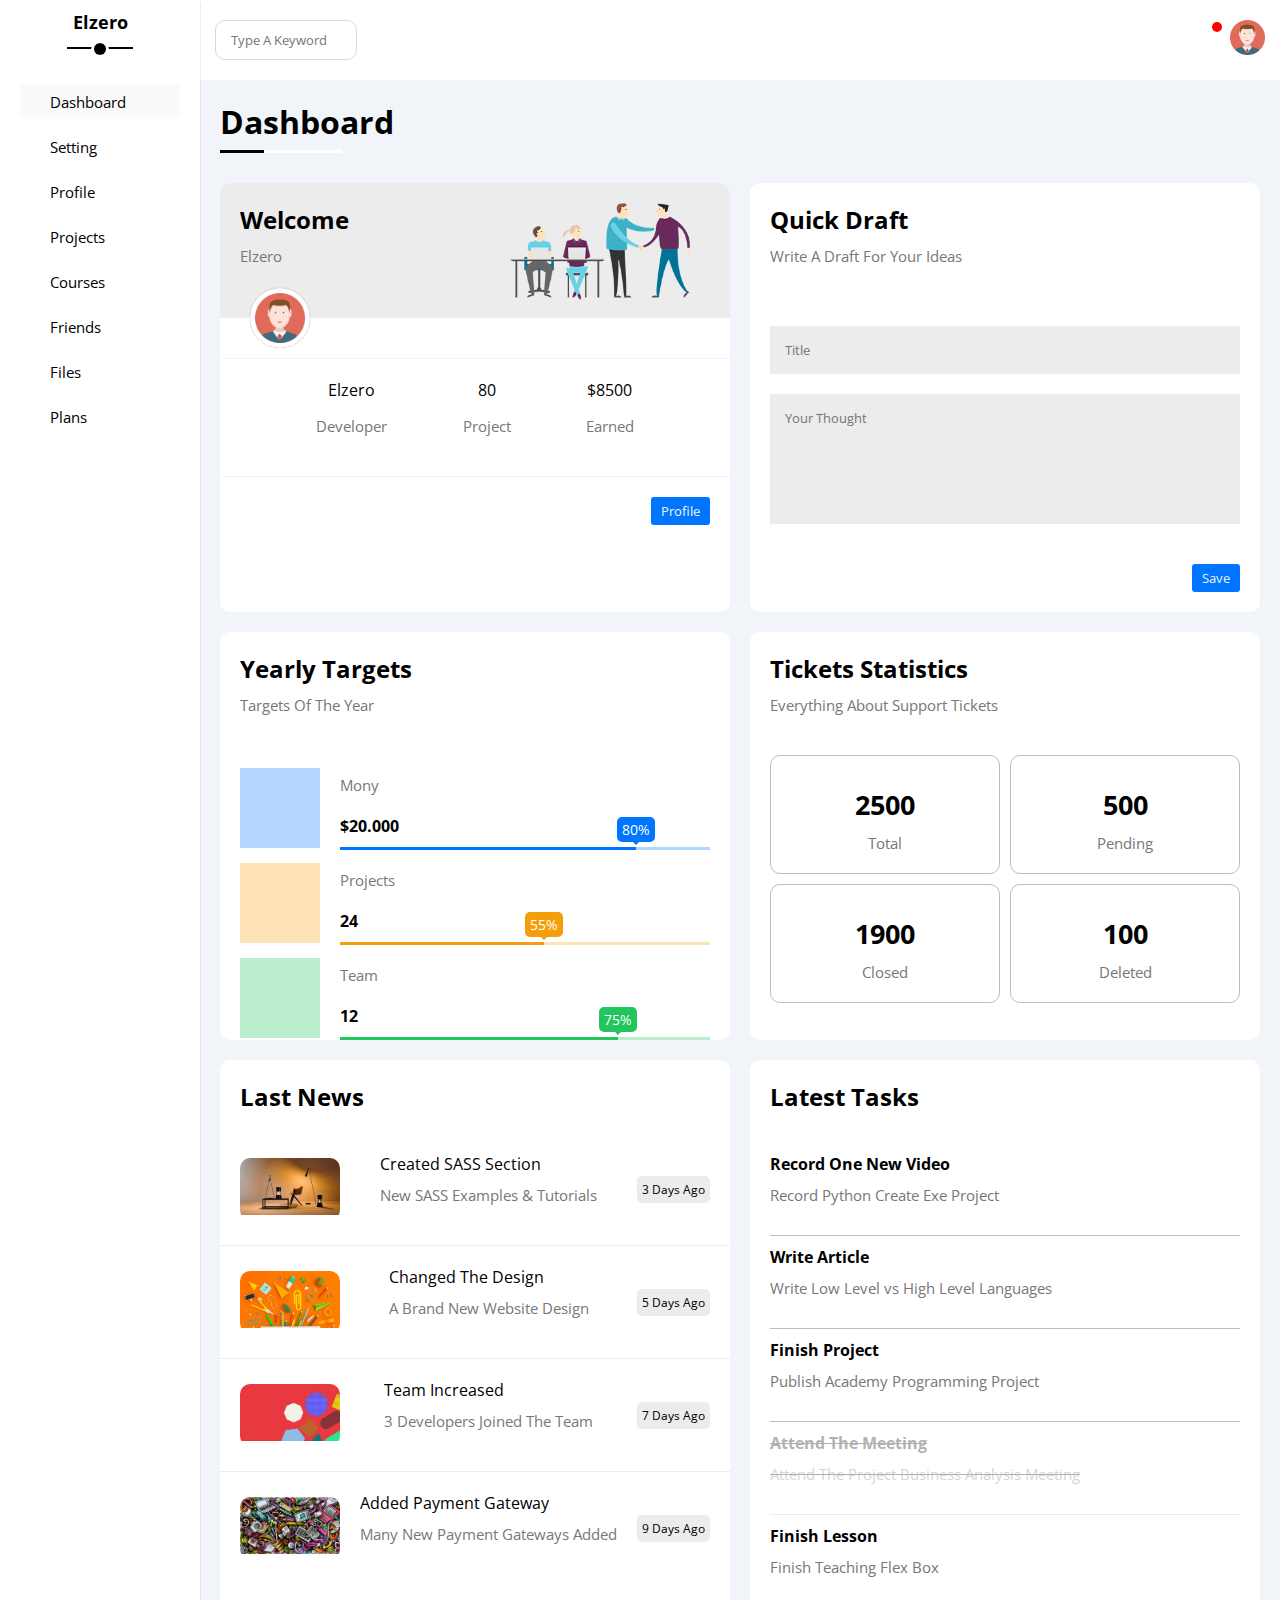
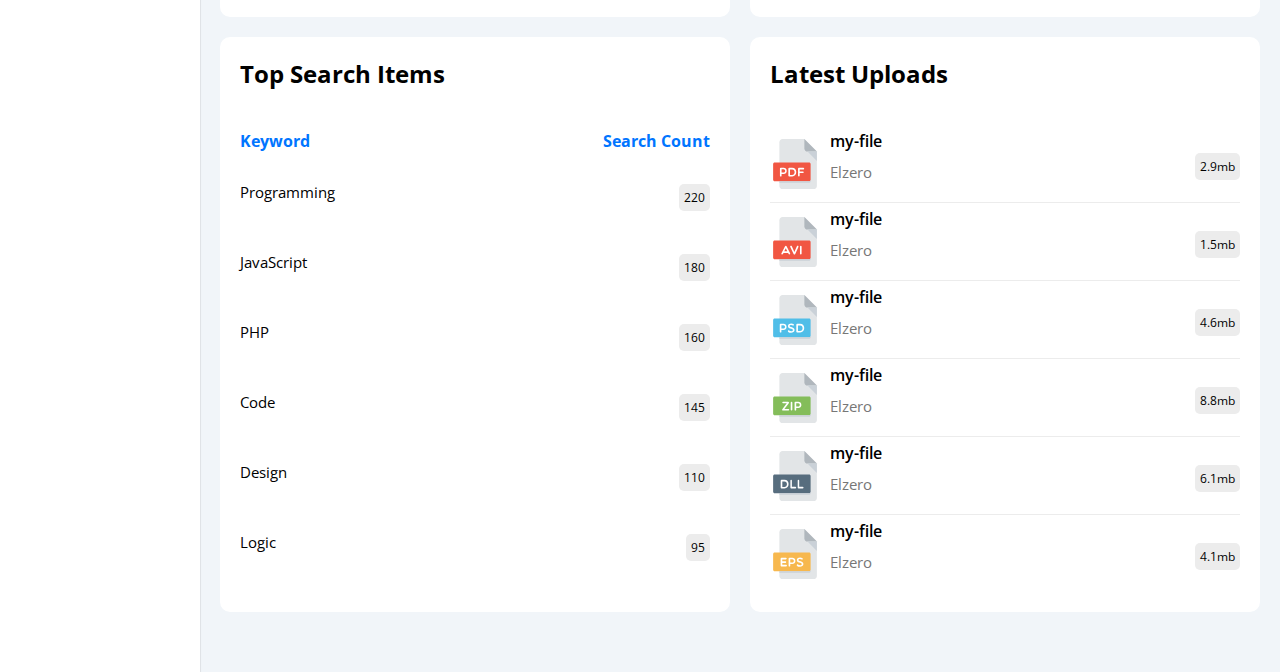
==== commit 12e8ae44: "complete the eighth box" ====
--- a/index.html
+++ b/index.html
@@ -265,7 +265,73 @@
                             </div>
                         </div>
                     </div>
-                    <div class="box"></div>
+                    <div class="box">
+                        <div class="greeting">
+                            <h2>Latest Uploads</h2>
+                        </div>
+                        <div class="holder">
+                            <div class="clon">
+                                <div class="main">
+                                    <div class="image"><img src="/images/pdf.svg" alt="pdf"></div>
+                                    <div class="text">
+                                        <p>my-file</p>
+                                        <span class="light">Elzero</span>
+                                    </div>
+                                </div>
+                                <div class="date"><span>2.9mb</span></div>
+                            </div>
+                            <div class="clon">
+                                <div class="main">
+                                    <div class="image"><img src="/images/avi.svg" alt="avi"></div>
+                                    <div class="text">
+                                        <p>my-file</p>
+                                        <span class="light">Elzero</span>
+                                    </div>
+                                </div>
+                                <div class="date"><span>1.5mb</span></div>
+                            </div>
+                            <div class="clon">
+                                <div class="main">
+                                    <div class="image"><img src="/images/psd.svg" alt="psd"></div>
+                                    <div class="text">
+                                        <p>my-file</p>
+                                        <span class="light">Elzero</span>
+                                    </div>
+                                </div>
+                                <div class="date"><span>4.6mb</span></div>
+                            </div>
+                            <div class="clon">
+                                <div class="main">
+                                    <div class="image"><img src="/images/zip.svg" alt="zip"></div>
+                                    <div class="text">
+                                        <p>my-file</p>
+                                        <span class="light">Elzero</span>
+                                    </div>
+                                </div>
+                                <div class="date"><span>8.8mb</span></div>
+                            </div>
+                            <div class="clon">
+                                <div class="main">
+                                    <div class="image"><img src="/images/dll.svg" alt="dll"></div>
+                                    <div class="text">
+                                        <p>my-file</p>
+                                        <span class="light">Elzero</span>
+                                    </div>
+                                </div>
+                                <div class="date"><span>6.1mb</span></div>
+                            </div>
+                            <div class="clon">
+                                <div class="main">
+                                    <div class="image"><img src="/images/eps.svg" alt="eps"></div>
+                                    <div class="text">
+                                        <p>my-file</p>
+                                        <span class="light">Elzero</span>
+                                    </div>
+                                </div>
+                                <div class="date"><span>4.1mb</span></div>
+                            </div>
+                        </div>
+                    </div>
                     <div class="box"></div>
                     <div class="box"></div>
                     <div class="box"></div>
--- a/css/style.css
+++ b/css/style.css
@@ -648,7 +648,7 @@
 .dashboard .box:nth-of-type(7) .holder {
     display: flex;
     flex-direction: column;
-    gap: 10px;
+    gap: 20px;
     padding: 20px;
 }
 .dashboard .box:nth-of-type(7) .holder .clon {
@@ -661,4 +661,34 @@
 }
 .dashboard .box:nth-of-type(7) .holder .clon:not(:first-of-type) p {
     color: black;
+}
+/* box 8 */
+.dashboard .box:nth-of-type(8) .holder {
+    display: flex;
+    flex-direction: column;
+    gap: 5px;
+    padding: 20px;
+}
+.dashboard .box:nth-of-type(8) .holder .clon {
+    display: flex;
+    justify-content: space-between;
+    align-items: center;
+}
+.dashboard .box:nth-of-type(8) .holder .clon:not(:last-of-type) {
+    border-bottom: 1px solid var(--box-background);
+}
+.dashboard .box:nth-of-type(8) .holder .clon .main {
+    display: flex;
+    gap: 10px;
+    justify-content: center;
+    align-items: center;
+}
+.dashboard .box:nth-of-type(8) .holder .clon .main p {
+    font-weight: 600;
+}
+.dashboard .box:nth-of-type(8) .holder .clon .image {
+    width: 50px;
+}
+.dashboard .box:nth-of-type(8) .holder .clon .image img {
+    width: 100%;
 }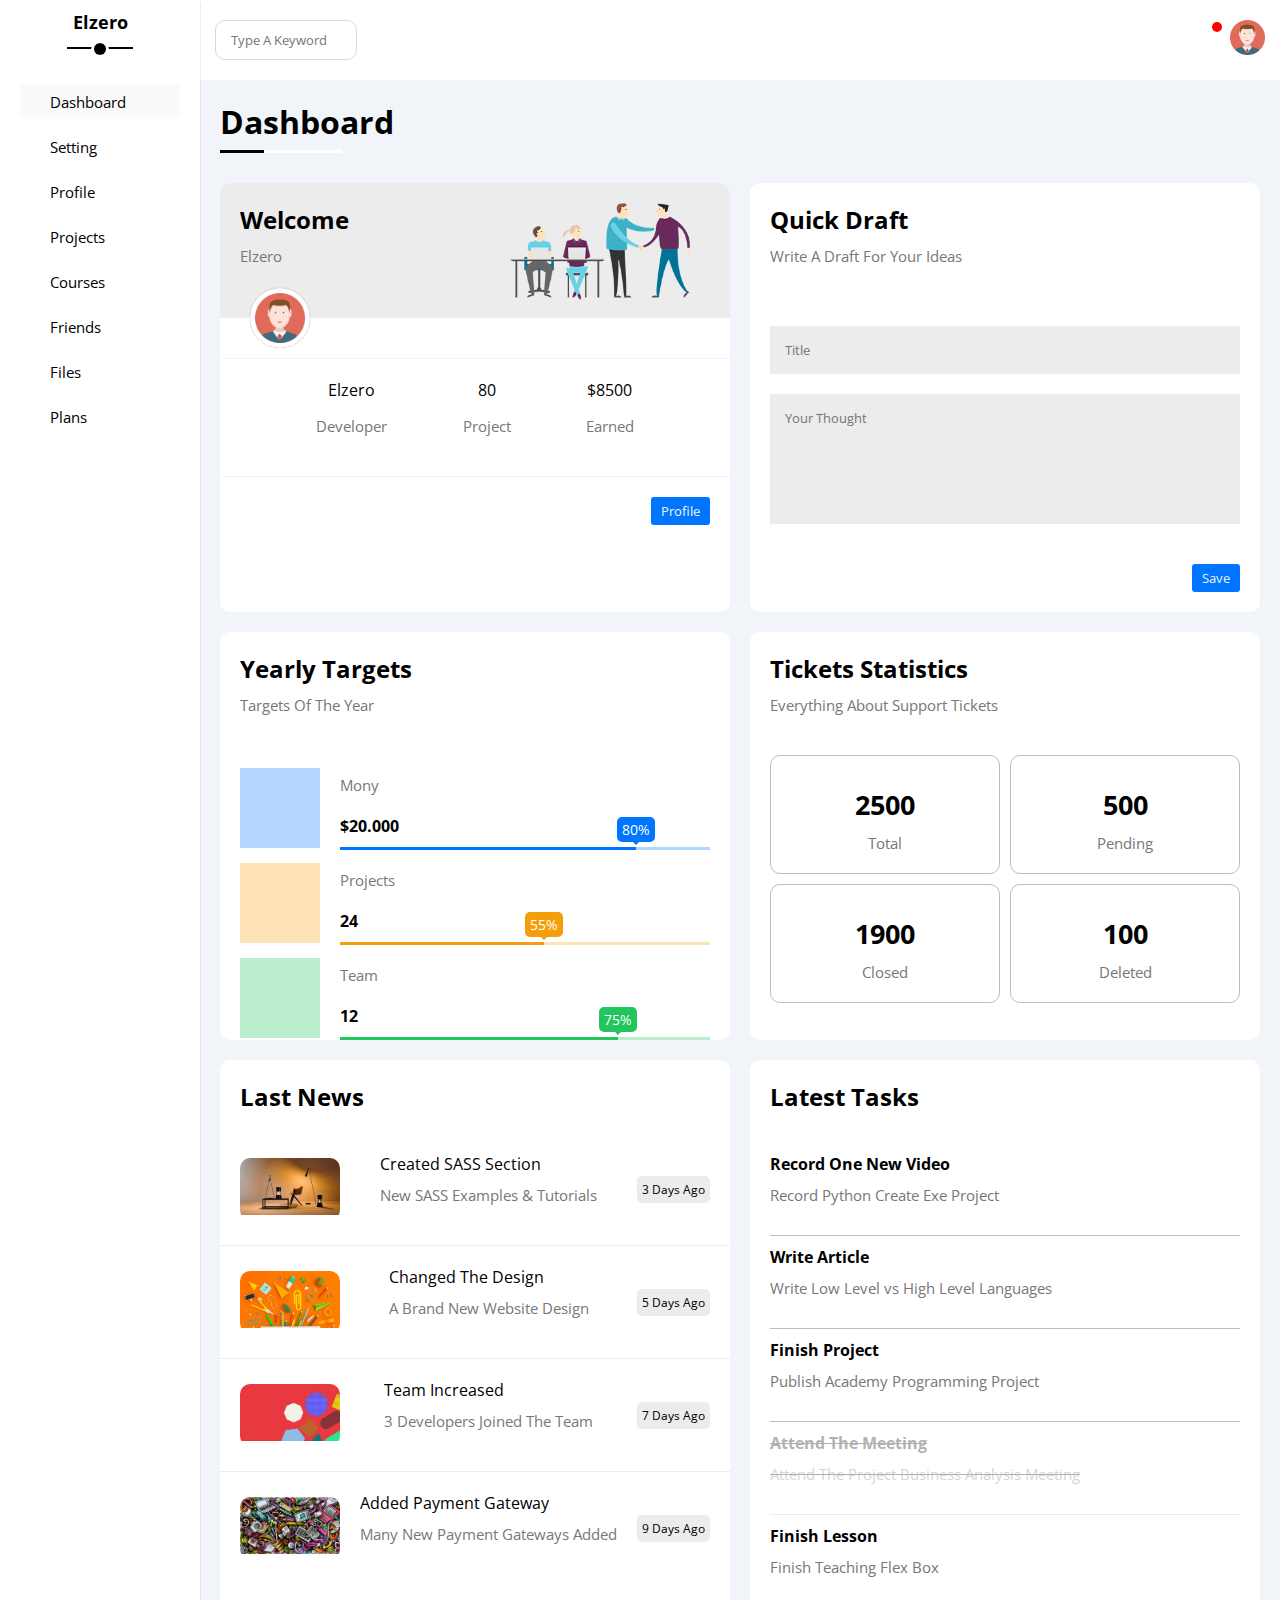
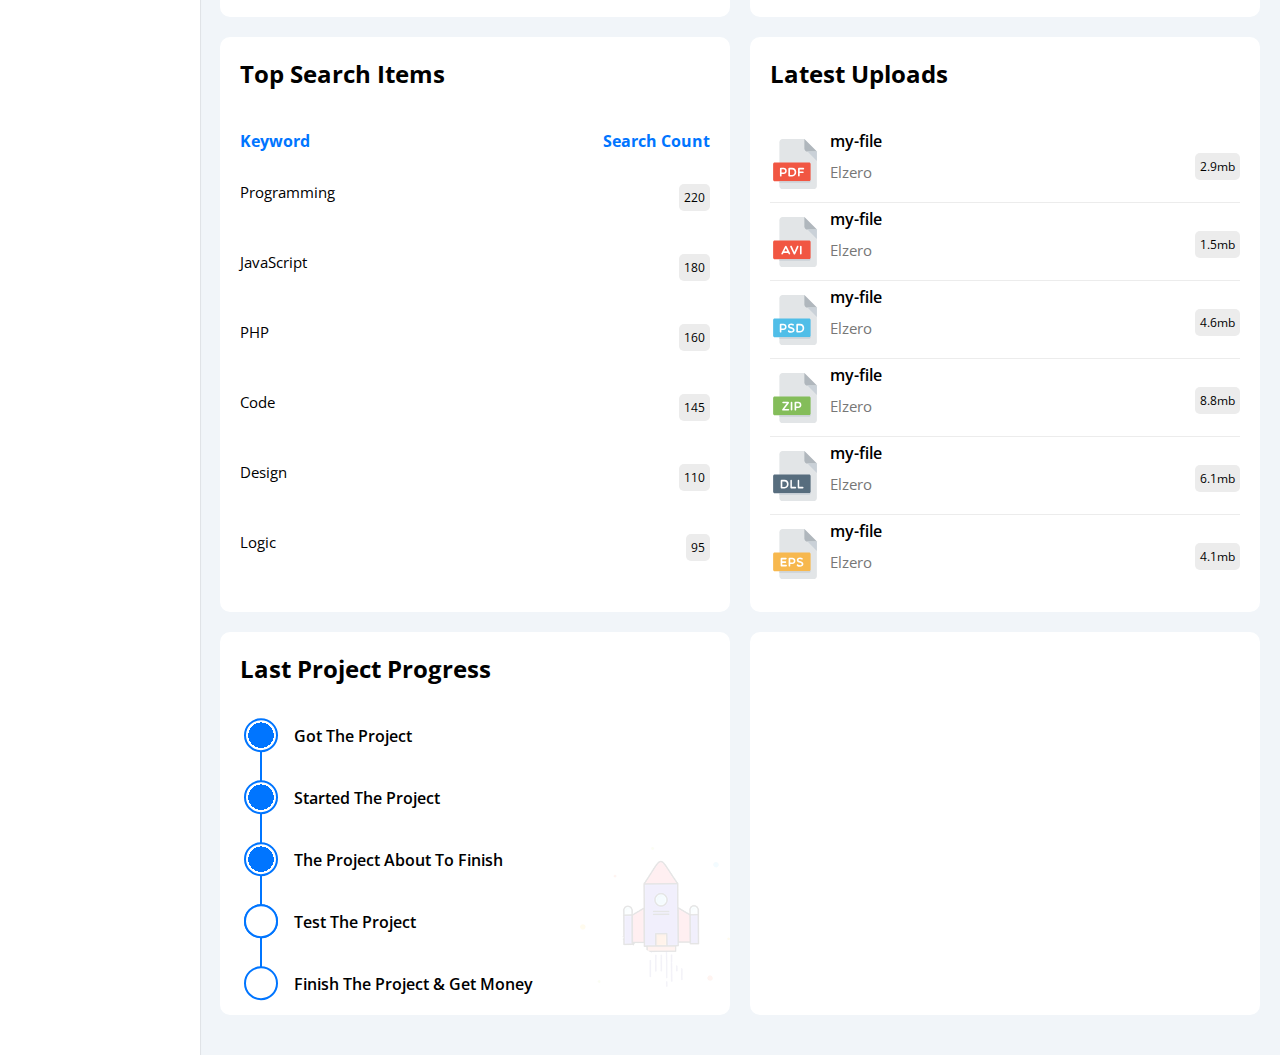
==== commit 1136e696: "complete the ninth box" ====
--- a/index.html
+++ b/index.html
@@ -332,7 +332,22 @@
                             </div>
                         </div>
                     </div>
-                    <div class="box"></div>
+                    <div class="box">
+                        <div class="greeting">
+                            <h2>Last Project Progress</h2>
+                        </div>
+                        <div class="image"><img src="/images/project.png" alt="rocket"></div>
+                        <div class="holder">
+                            <div class="line"></div>
+                            <div class="text">
+                                <p class="done">Got The Project</p>
+                                <p class="done">Started The Project</p>
+                                <p class="done">The Project About To Finish</p>
+                                <p class="doing">Test The Project</p>
+                                <p class="not-started">Finish The Project & Get Money</p>
+                            </div>
+                        </div>
+                    </div>
                     <div class="box"></div>
                     <div class="box"></div>
                     <div class="box"></div>
--- a/css/style.css
+++ b/css/style.css
@@ -691,4 +691,93 @@
 }
 .dashboard .box:nth-of-type(8) .holder .clon .image img {
     width: 100%;
+}
+/* box 9 */
+.dashboard .box:nth-of-type(9) {
+    position: relative;
+}
+.dashboard .box:nth-of-type(9) .image {
+    width: 150px;
+    position: absolute;
+    bottom: 20px;
+    right: 0;
+    opacity: 0.1;
+}
+.dashboard .box:nth-of-type(9) .image img {
+    width: 100%;
+}
+@media (max-width: 567px) {
+    .dashboard .box:nth-of-type(9) .image {
+        display: none;
+    }
+}
+.dashboard .box:nth-of-type(9) .holder {
+    padding: 20px;
+    display: flex;
+    justify-content: flex-start;
+    gap: 32px;
+}
+.dashboard .box:nth-of-type(9) .holder .line {
+    width: 2px;
+    background-color: var(--blue);
+    margin-left: 20px;
+    max-height: 261px;
+}
+.dashboard .box:nth-of-type(9) .holder .text {
+    display: flex;
+    flex-direction: column;
+    gap: 40px;
+}
+.dashboard .box:nth-of-type(9) .holder p {
+    font-weight: 600;
+    position: relative;
+    display: flex;
+}
+.dashboard .box:nth-of-type(9) .holder p::before {
+    content: "";
+    height: 30px;
+    width: 30px;
+    position: absolute;
+    border-radius: 50%;
+    border: 2px solid var(--blue);
+    left: -50px;
+    top: 0;
+    transform: translateY(-20%);
+    background-color: white;
+}
+/* .dashboard .box:nth-of-type(9) .holder p:last-of-type::after{
+    content: "";
+    height: 24px;
+    width: 2px;
+    position: absolute;
+    left: -34px;
+    top: -100%;
+    transform: translateY(-52%);
+    background-color: var(--blue);
+} */
+.dashboard .box:nth-of-type(9) .holder p:not(.not-started)::before {
+    background-image: radial-gradient(var(--blue) 60% 60%, white 60%);
+}
+.dashboard .box:nth-of-type(9) .holder .doing::after {
+    content: "";
+    height: 30px;
+    width: 30px;
+    position: absolute;
+    border-radius: 50%;
+    border: 2px solid var(--blue);
+    left: -50px;
+    top: 0;
+    transform: translateY(-20%);
+    background-color: white;
+    animation: doing 0.7s infinite alternate;
+    transition: var(--delay);
+}
+/* Animation */
+@keyframes doing {
+    0% {
+        opacity: 0;
+    }
+    100% {
+        opacity: 1;
+    }
 }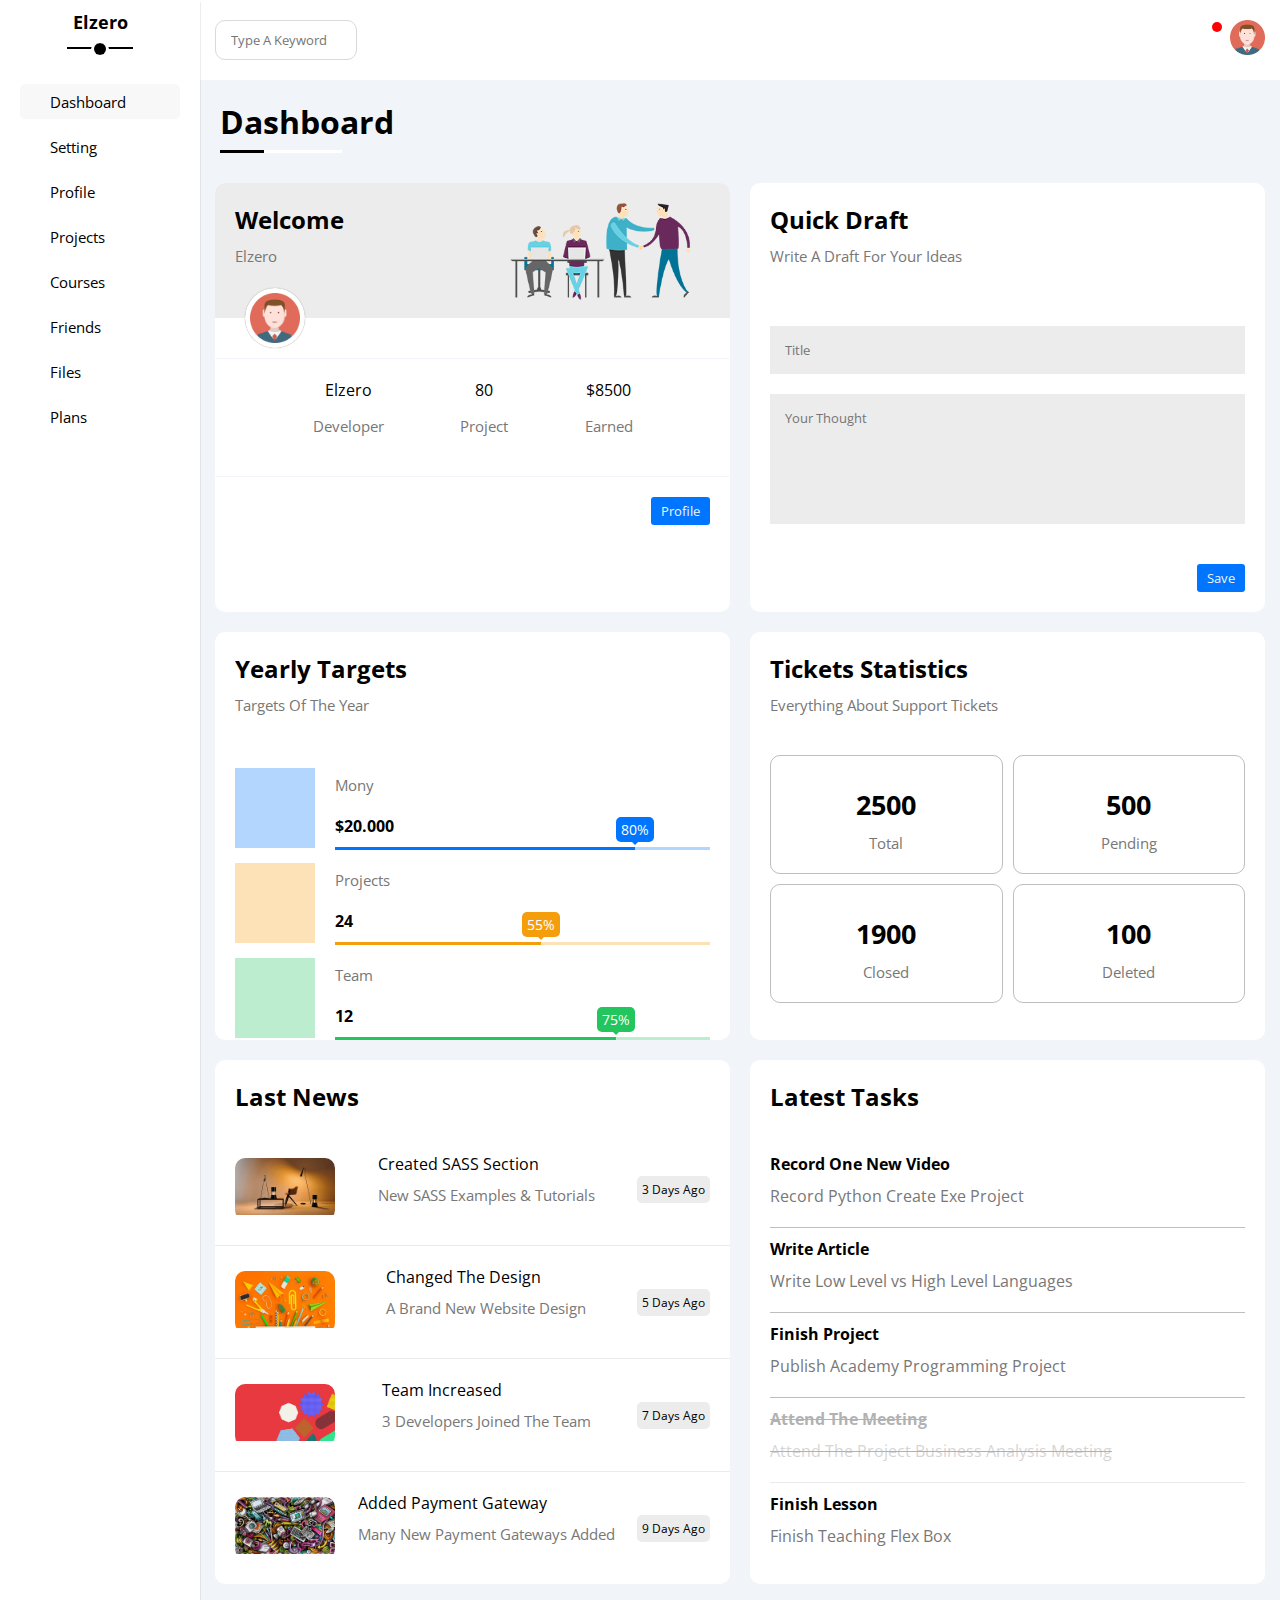
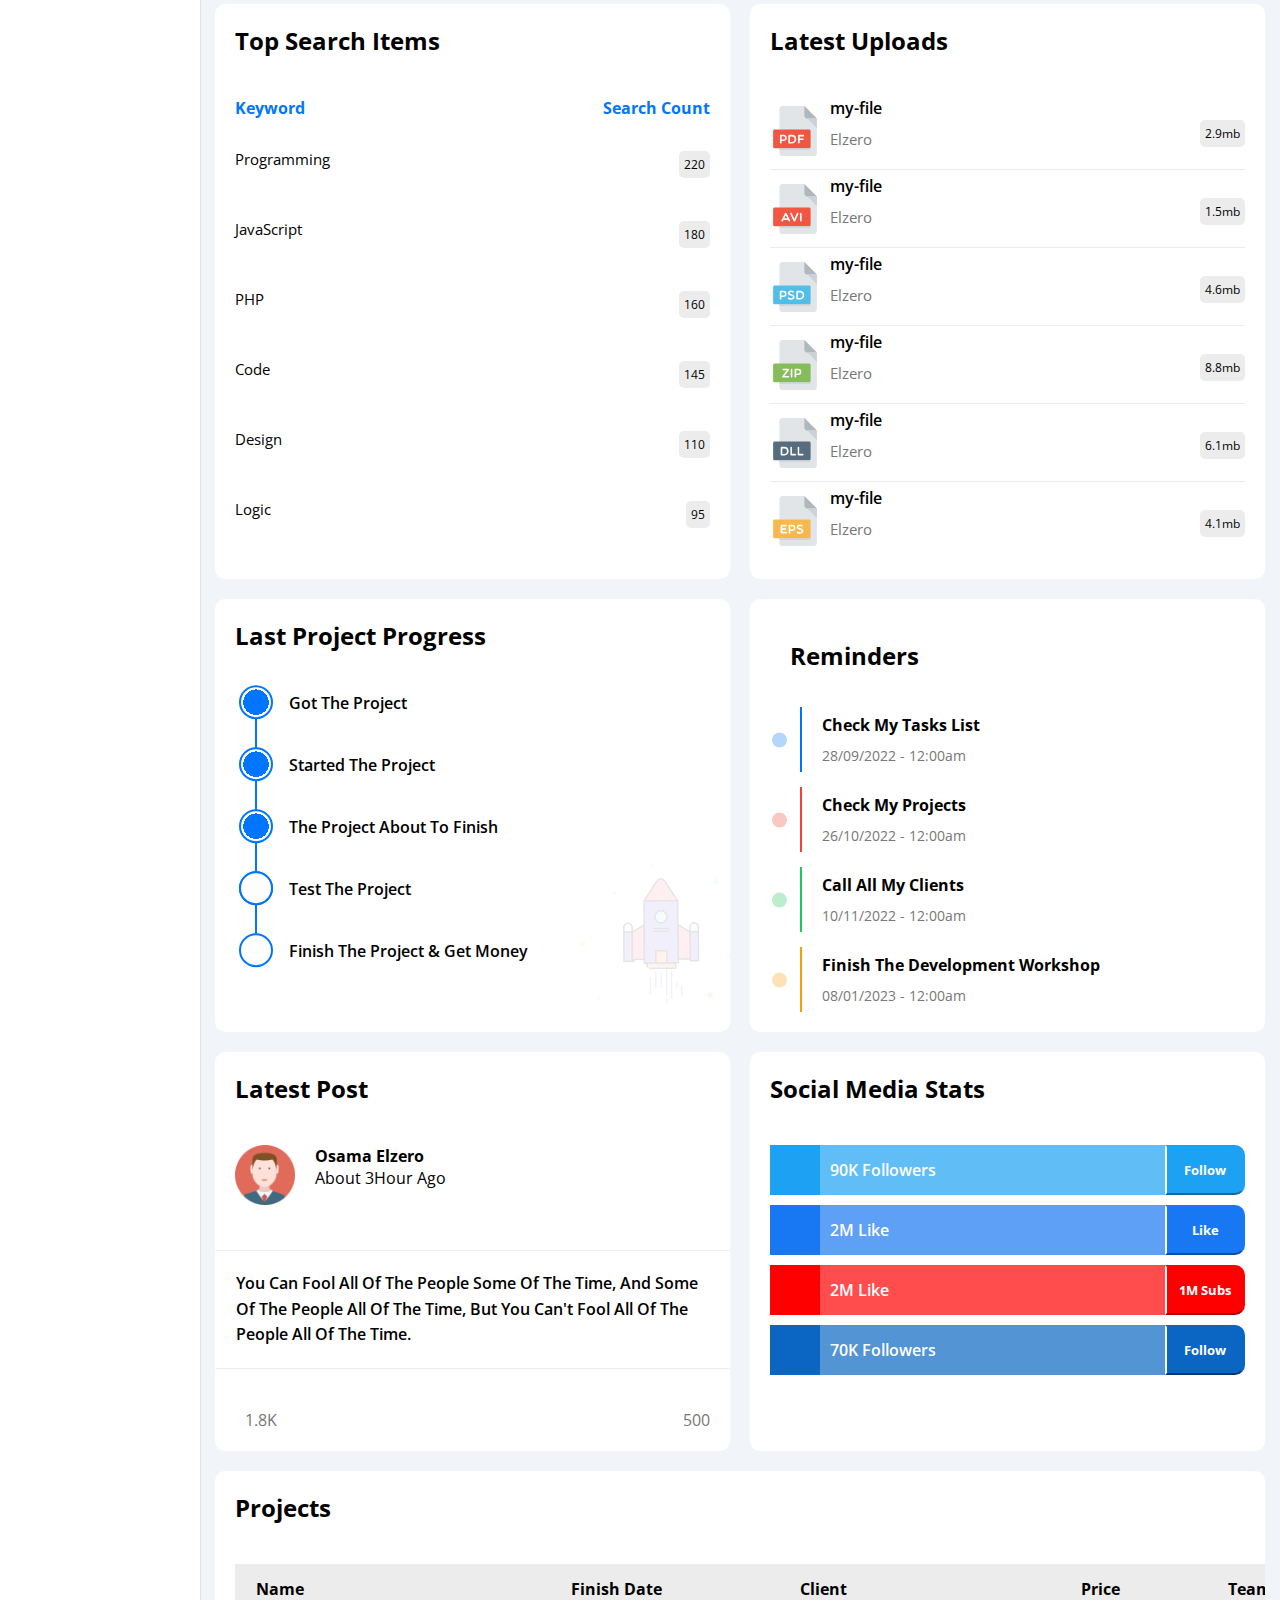
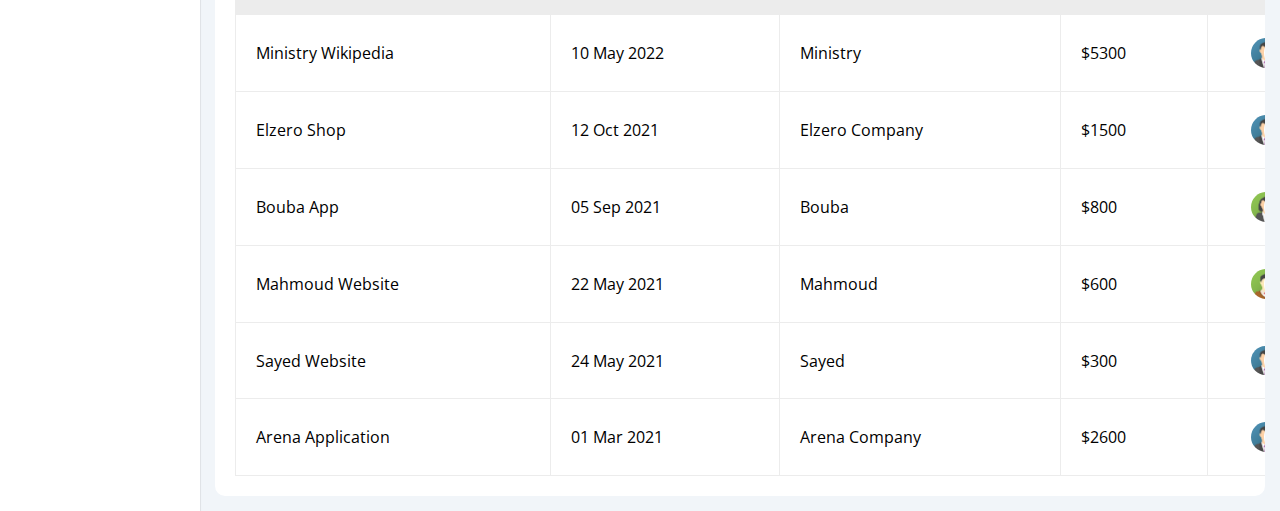
==== commit bb188371: "complete the third box with that compelte the Profile" ====
--- a/index.html
+++ b/index.html
@@ -3,10 +3,12 @@
     <head>
         <meta charset="utf-8">
         <meta http-equiv="X-UA-Compatible" content="IE=edge">
-        <title>>/<</title>
+        <title>Dashboard</title>
         <meta name="description" content="project">
         <meta name="viewport" content="width=device-width, initial-scale=1">
         <link rel="stylesheet" href="css/normie.css">
+        <!-- FrameWork -->
+        <link rel="stylesheet" href="/css/framwork.css">
         <!-- main css file -->
         <link rel="stylesheet" href="css/style.css">
         <link rel="preconnect" href="https://fonts.googleapis.com">
@@ -20,14 +22,14 @@
             <div class="bar">
                 <span class="logo">Elzero</span>
                 <ul class="links">
-                    <li><a class="link checked" style="--icon:'\f080'" href="#dashboard"><p>Dashboard</p></a></li>
-                    <li><a class="link" style="--icon:'\f013'" href="#setting"><p>Setting</p></a></li>
-                    <li><a class="link" style="--icon:'\f007'" href="#profile"><p>Profile</p></a></li>
-                    <li><a class="link" style="--icon:'\f542'" href="#projects"><p>Projects</p></a></li>
-                    <li><a class="link" style="--icon:'\f19d'" href="#courses"><p>Courses</p></a></li>
-                    <li><a class="link" style="--icon:'\f0c0'" href="#friends"><p>Friends</p></a></li>
-                    <li><a class="link" style="--icon:'\f15b'" href="#files"><p>Files</p></a></li>
-                    <li><a class="link" style="--icon:'\f09d'" href="#plans"><p>Plans</p></a></li>
+                    <li><a class="link checked" style="--icon:'\f080'" href="/index.html"><p>Dashboard</p></a></li>
+                    <li><a class="link" style="--icon:'\f013'" href="/settings.html"><p>Setting</p></a></li>
+                    <li><a class="link" style="--icon:'\f007'" href="/profile.html"><p>Profile</p></a></li>
+                    <li><a class="link" style="--icon:'\f542'" href="/projects.html"><p>Projects</p></a></li>
+                    <li><a class="link" style="--icon:'\f19d'" href="/courses.html"><p>Courses</p></a></li>
+                    <li><a class="link" style="--icon:'\f0c0'" href="/friends.html"><p>Friends</p></a></li>
+                    <li><a class="link" style="--icon:'\f15b'" href="/files.html"><p>Files</p></a></li>
+                    <li><a class="link" style="--icon:'\f09d'" href="/plans.html"><p>Plans</p></a></li>
                 </ul>
             </div>
         </div>
@@ -48,7 +50,7 @@
             </header>
             <h1 class="heading">Dashboard</h1>
             <div class="container">
-                <div class="dashboard" id="dashboard">
+                <div class="dashboard page-grid" id="dashboard">
                     <div class="box">
                         <div class="win-1">
                             <div class="greeting">
@@ -104,15 +106,15 @@
                                     <div class="range"><span></span></div>
                                 </div>
                             </div>
-                            <div  style="--range: 55%; --value: '55%'; --color: var(--yellow); --bg: var(--light-yellow)" class="clon">
-                                <div class="holder"><i class="fa-solid fa-code"></i>    </div> 
+                            <div style="--range: 55%; --value: '55%'; --color: var(--yellow); --bg: var(--light-yellow)" class="clon">
+                                <div class="holder"><i class="fa-solid fa-code"></i></div> 
                                 <div class="bar">
                                     <span class="light">Projects</span>
                                     <p>24</p>
                                     <div class="range"><span></span></div>
                                 </div>
                             </div>
-                            <div  style="--range: 75%;--value: '75%'; --color: var(--green); --bg: var(--light-green)" class="clon">
+                            <div style="--range: 75%;--value: '75%'; --color: var(--green); --bg: var(--light-green)" class="clon">
                                 <div class="holder"><i class="fa-regular fa-user"></i></div> 
                                 <div class="bar">
                                     <span class="light">Team</span>
@@ -196,35 +198,35 @@
                             <div class="clon">
                                 <div class="text">
                                     <h4>Record One New Video</h4>
-                                    <p class="light">Record Python Create Exe Project</p>
+                                    <p>Record Python Create Exe Project</p>
                                 </div>
                                 <i class="fa-regular fa-trash-can"></i>
                             </div>
                             <div class="clon">
                                 <div class="text">
                                     <h4>Write Article</h4>
-                                    <p class="light">Write Low Level vs High Level Languages</p>
+                                    <p>Write Low Level vs High Level Languages</p>
                                 </div>
                                 <i class="fa-regular fa-trash-can"></i>
                             </div>
                             <div class="clon">
                                 <div class="text">
                                     <h4>Finish Project</h4>
-                                    <p class="light">Publish Academy Programming Project</p>
+                                    <p>Publish Academy Programming Project</p>
                                 </div>
                                 <i class="fa-regular fa-trash-can"></i>
                             </div>
                             <div class="clon deleted">
                                 <div class="text">
                                     <h4>Attend The Meeting</h4>
-                                    <p class="light">Attend The Project Business Analysis Meeting</p>
+                                    <p>Attend The Project Business Analysis Meeting</p>
                                 </div>
                                 <i class="fa-regular fa-trash-can"></i>
                             </div>
                             <div class="clon">
                                 <div class="text">
                                     <h4>Finish Lesson</h4>
-                                    <p class="light">Finish Teaching Flex Box</p>
+                                    <p>Finish Teaching Flex Box</p>
                                 </div>
                                 <i class="fa-regular fa-trash-can"></i>
                             </div>
@@ -348,10 +350,183 @@
                             </div>
                         </div>
                     </div>
-                    <div class="box"></div>
-                    <div class="box"></div>
-                    <div class="box"></div>
-                    <div class="box"></div>
+                    <div class="box">
+                        <div class="holder">
+                            <div class="greeting">
+                                <h2>Reminders</h2>
+                            </div>
+                            <div  style="--bg: var(--blue); --bgl: var(--light-blue)" class="clon">
+                                <h4>Check My Tasks List</h4>
+                                <span class="disc">28/09/2022 - 12:00am</span>
+                            </div>
+                            <div style="--bg: var(--red); --bgl: var(--light-red)" class="clon">
+                                <h4>Check My Projects</h4>
+                                <span class="disc">26/10/2022 - 12:00am</span>
+                            </div>
+                            <div style="--bg: var(--green); --bgl: var(--light-green)" class="clon">
+                                <h4>Call All My Clients</h4>
+                                <span class="disc">10/11/2022 - 12:00am</span>
+                            </div>
+                            <div style="--bg: var(--yellow); --bgl: var(--light-yellow)" class="clon">
+                                <h4>Finish The Development Workshop</h4>
+                                <span class="disc">08/01/2023 - 12:00am</span>
+                            </div>
+                        </div>
+                    </div>
+                    <div class="box">
+                        <div class="greeting">
+                            <h2>Latest Post</h2>
+                        </div>
+                        <div class="holder">
+                            <div class="top">
+                                <div class="image"><img src="/images/profile.png" alt="profile"></div>
+                                <div class="text">
+                                    <h4>Osama Elzero</h4>
+                                    <span>About 3Hour Ago</span>
+                                </div>
+                            </div>
+                            <div class="middle">
+                                <p>You Can Fool All Of The People Some Of The Time, And Some Of The People All Of The Time, But You Can't Fool All Of The People All Of The Time.</p>
+                            </div>
+                            <div class="bottom">
+                                <div class="clon">
+                                    <i class="fa-regular fa-heart"></i>
+                                    <span>1.8K</span>
+                                </div>
+                                <div class="clon">
+                                    <i class="fa-regular fa-comments"></i>
+                                    <span>500</span>
+                                </div>
+                            </div>
+                        </div>
+                    </div>
+                    <div class="box">
+                        <div class="greeting">
+                            <h2>Social Media Stats</h2>
+                        </div>
+                        <div class="holder">
+                            <div style="--color: #1da1f2" class="clon">
+                                <i class="fa-brands fa-twitter"></i>
+                                <p>90K Followers</p>
+                                <button>Follow</button>
+                            </div>
+                            <div style="--color: #1877f2" class="clon">
+                                <i class="fa-brands fa-facebook-f"></i>
+                                <p>2M Like</p>
+                                <button>Like</button>
+                            </div>
+                            <div style="--color: #ff0000" class="clon">
+                                <i class="fa-brands fa-youtube"></i>
+                                <p>2M Like</p>
+                                <button>1M Subs</button>
+                            </div>
+                            <div style="--color: #0a66c2" class="clon">
+                                <i class="fa-brands fa-linkedin-in"></i>
+                                <p>70K Followers</p>
+                                <button>Follow</button>
+                            </div>
+                        </div>
+                    </div>
+                    <div class="box">
+                        <div class="greeting">
+                            <h2>Projects</h2>
+                        </div>
+                        <div class="holder">
+                            <table>
+                                <tr>
+                                    <th>Name</th>
+                                    <th>Finish Date</th>
+                                    <th>Client</th>
+                                    <th>Price</th>
+                                    <th>Team</th>
+                                    <th>Status</th>
+                                </tr>
+                                <tr>
+                                    <td>Ministry Wikipedia</td>
+                                    <td>10 May 2022</td>
+                                    <td>Ministry</td>
+                                    <td>&dollar;5300</td>
+                                    <td>
+                                        <div class="holder">
+                                            <div class="image"><img src="/images/team-01.png" alt="team-member"></div>
+                                            <div class="image"><img src="/images/team-02.png" alt="team-member"></div>
+                                            <div class="image"><img src="/images/team-03.png" alt="team-member"></div>
+                                            <div class="image"><img src="/images/team-04.png" alt="team-member"></div>
+                                        </div>
+                                    </td>
+                                    <td><span style="--bg: var(--light-yellow)">Pending</span></td>
+                                </tr>
+                                <tr>
+                                    <td>Elzero Shop</td>
+                                    <td>12 Oct 2021</td>
+                                    <td>Elzero Company</td>
+                                    <td>&dollar;1500</td>
+                                    <td>
+                                        <div class="holder">
+                                            <div class="image"><img src="/images/team-01.png" alt="team-member"></div>
+                                            <div class="image"><img src="/images/team-02.png" alt="team-member"></div>
+                                            <div class="image"><img src="/images/team-04.png" alt="team-member"></div>
+                                        </div>
+                                    </td>
+                                    <td><span style="--bg: var(--light-blue)">In Progress</span></td>
+                                </tr>
+                                <tr>
+                                    <td>Bouba App</td>
+                                    <td>05 Sep 2021</td>
+                                    <td>Bouba</td>
+                                    <td>&dollar;800</td>
+                                    <td>
+                                        <div class="holder">
+                                            <div class="image"><img src="/images/team-02.png" alt="team-member"></div>
+                                            <div class="image"><img src="/images/team-04.png" alt="team-member"></div>
+                                        </div>
+                                    </td>
+                                    <td><span style="--bg: var(--light-green)">Completed</span></td>
+                                </tr>
+                                <tr>
+                                    <td>Mahmoud Website</td>
+                                    <td>22 May 2021</td>
+                                    <td>Mahmoud</td>
+                                    <td>&dollar;600</td>
+                                    <td>
+                                        <div class="holder">
+                                            <div class="image"><img src="/images/team-03.png" alt="team-member"></div>
+                                            <div class="image"><img src="/images/team-04.png" alt="team-member"></div>
+                                        </div>
+                                    </td>
+                                    <td><span style="--bg: var(--light-green)">Completed</span></td>
+                                </tr>
+                                <tr>
+                                    <td>Sayed Website</td>
+                                    <td>24 May 2021</td>
+                                    <td>Sayed</td>
+                                    <td>&dollar;300</td>
+                                    <td>
+                                        <div class="holder">
+                                            <div class="image"><img src="/images/team-01.png" alt="team-member"></div>
+                                            <div class="image"><img src="/images/team-02.png" alt="team-member"></div>
+                                        </div>
+                                    </td>
+                                    <td><span style="--bg: var(--light-red)">Rejected</span></td>
+                                </tr>
+                                <tr>
+                                    <td>Arena Application</td>
+                                    <td>01 Mar 2021</td>
+                                    <td>Arena Company</td>
+                                    <td>&dollar;2600</td>
+                                    <td>
+                                        <div class="holder">
+                                            <div class="image"><img src="/images/team-01.png" alt="team-member"></div>
+                                            <div class="image"><img src="/images/team-02.png" alt="team-member"></div>
+                                            <div class="image"><img src="/images/team-03.png" alt="team-member"></div>
+                                            <div class="image"><img src="/images/team-04.png" alt="team-member"></div>
+                                        </div>
+                                    </td>
+                                    <td><span style="--bg: var(--light-green)">Completed</span></td>
+                                </tr>
+                            </table>
+                        </div>
+                    </div>
                 </div>
             </div>
         </div>
--- a/css/framwork.css
+++ b/css/framwork.css
@@ -0,0 +1,145 @@
+/* Dispaly */
+.box-flex-cl {
+    display: flex;
+    flex-direction: column;
+    gap: 20px;
+}
+.d-flex-cl {
+    display: flex;
+    flex-direction: column;
+}
+.gap-10 {
+    gap: 10px;
+}
+.gap-5 {
+    gap: 5px;
+}
+.d-flex {
+    display: flex;
+}
+.flex-1 {
+    flex: 1;
+}
+.jcc {
+    justify-content: center;
+}
+.jce {
+    justify-content: flex-end;
+    text-align: end;
+}
+.jcsb {
+    justify-content: space-between;
+}
+.jcse {
+    justify-content: space-evenly;
+}
+.aic {
+    align-items: center;
+}
+.aie {
+    align-items: flex-end;
+}
+.aisr {
+    align-items: stretch;
+}
+.acsb {
+    align-content: space-between;
+}
+.page-grid {
+    display: grid;
+    grid-template-columns: repeat(auto-fill, minmax(440px, 1fr));
+    gap: 20px;
+    margin-top: 40px;
+}
+@media (max-width: 767px) {
+    .page-grid {
+        grid-template-columns: 1fr;
+    }
+}
+/* Position */
+.p-relative {
+    position: relative;
+}
+.p-absolute {
+    position: absolute;
+}
+/* Padding and Margin */
+.p-20 {
+    padding: 20px;
+}
+.p-20-tb {
+    padding-top: 20px;
+    padding-bottom: 20px;
+}
+.p-20-lr {
+    padding-left: 20px;
+    padding-right: 20px;
+}
+.p-15 {
+    padding: 15px;
+}
+.p-10 {
+    padding: 10px;
+}
+.p-10-tb {
+    padding-top: 10px;
+    padding-bottom: 10px;
+}
+.p-5 {
+    padding: 5px;
+}
+.p-5-tb {
+    padding-top: 5px;
+    padding-bottom: 5px;
+}
+.p-t-0 {
+    padding-top: 0;
+}
+.p-holder {
+    padding: 10px 20px 20px;
+}
+.m-0 {
+    margin: 0;
+}
+.m-20 {
+    margin: 20px;
+}
+/* Colors */
+.light-black {
+    color: #777;
+}
+/* Font */
+.ph {
+    font-size: 14px;
+}
+@media (max-width:567px) {
+    .ph {
+    font-size: 12px;
+}
+}
+.fss {
+    font-size: 12px;
+}
+.fb {
+    font-weight: bold;
+}
+/* Shape */
+.brr-10 {
+    border-radius: 10px;
+}
+.brr-5 {
+    border-radius: 5px;
+}
+.brr-cercle {
+    border-radius: 50%;
+}
+.bb-light {
+    border-bottom: 1px solid #eee;
+}
+.bb-dark {
+    border-bottom: 1px solid var(--border-color);
+}
+/* size */
+.w100 {
+    width: 100%;
+}--- a/css/style.css
+++ b/css/style.css
@@ -10,7 +10,7 @@
     --red: #F44336;
     --light-red: rgb(251,199,195);
     --light-color: #777;
-    --checked: #fafafa;
+    --checked: #f8f8f8;
     --side-width: 220px;
     --delay: 0.3s;
     --main-padding: 100px;
@@ -27,6 +27,30 @@
     -moz-scroll-behavior: smooth;
     font-family: 'open sans', sans-serif;
 }
+*::selection {
+    background-color: var(--light-blue);
+    color: black;
+    font-weight: 900;
+}
+/* width */
+::-webkit-scrollbar {
+        width: 15px;
+    }
+
+    /* Track */
+    ::-webkit-scrollbar-track {
+        box-shadow: inset 0 0 5px var(--border-color);
+    }
+
+    /* Handle */
+    ::-webkit-scrollbar-thumb {
+        background: var(--blue);
+    }
+
+    /* Handle on hover */
+    ::-webkit-scrollbar-thumb:hover {
+    background: var(--blue-alt); 
+}
 ul {
     list-style: none;
 }
@@ -41,12 +65,15 @@
 input:focus, textarea:focus {
     outline: none;
 }
+label {
+    cursor: pointer;
+}
 .bordered-input:focus {
     opacity: 0;
 }
 /* Componenets */
 .container {
-    padding: 0 20px;
+    padding: 0 15px 15px;
     position: relative;
     max-width: 100%;
     /* left: var(--side-width); */
@@ -91,7 +118,7 @@
         margin-bottom: 5px;
     }
 }
-.btn {
+.dashboard .btn {
     align-self: flex-end;
     width: fit-content;
     margin: 20px 20px 20px 0;
@@ -108,7 +135,7 @@
         margin: 30px auto;
     }
 }
-.btn:hover {
+.dashboard.btn:hover {
     background-color: var(--blue-alt);
     color: white;
 }
@@ -125,6 +152,86 @@
         font-size: 20px;
     }
 }
+.settings .btn {
+    border: none;
+    cursor: pointer;
+    font-weight: 500;
+    background-color: var(--blue);
+    color: var(--checked);
+    padding: 5px;
+    border-radius: 5px;
+    transition: var(--delay);
+    margin: 0;
+}
+.settings .btn:hover {
+    background-color: var(--blue-alt);
+    color: white;
+}
+
+.btn-slide {
+    position: relative;
+    width: 70px;
+    height: 30px;
+    border-radius: 50px;
+}
+.btn-slide input {
+    position: absolute;
+    height: 100%;
+    width: 100%;
+    border-radius: 50px;
+    opacity: 0;
+    z-index: 100;
+    cursor: pointer;
+}
+.effect {
+    width: 100%;
+    height: 100%;
+    border-radius: 50px;
+    background-color: var(--blue);
+    cursor: pointer;
+    transition: var(--delay);
+}
+.btn-slide input:checked ~ .effect {
+    background-color: var(--border-color);
+}
+.effect::before,
+.effect::after {
+    font-family: "Font Awesome 5 Free";
+    font-weight: 900;
+    position: absolute;
+    top: 1px;
+    right: 5%;      
+    font-size: 25px;
+    border-radius: 50%;
+    transition: var(--delay);
+}
+.effect::before {
+    content: "\f058";
+    color: white;
+}
+.btn-slide input:checked ~ .effect::before {
+    z-index: 10;
+    right: 95%;
+    transform: translateX(100%);
+    color: transparent;
+}
+.effect::after {
+    content: "\f057";
+    z-index: 10;
+    color: transparent;
+}
+.btn-slide input:checked ~ .effect::after {
+    z-index: 1;
+    right: 95%;
+    transform: translateX(100%);
+    color: white;
+
+}
+/* code: 
+    <div class="btn-slide">
+        <input type="checkbox" name="test" id="test" checked>
+        <div class="effect"></div>
+    </div> */
 /* main Form */
 body {
     background-color: var(--section-background);
@@ -310,24 +417,11 @@
     background-color: red;
 }
 /* Dashboard */
-.dashboard {
-    display: grid;
-    grid-template-columns: repeat(auto-fill, minmax(440px, 1fr));
-    gap: 20px;
-    margin-top: 40px;
-}
-@media (max-width: 767px) {
-    .dashboard {
-        grid-template-columns: 1fr;
-    }
-}
-.dashboard .box {
-    border-radius: 10px;
-}
 /* box 1 */
-.dashboard .box {
+.box {
     background-color: white;
     overflow: hidden;
+    border-radius: 10px;
 }
 .dashboard .box:first-of-type .win-1 {
     position: relative;
@@ -644,6 +738,10 @@
         font-size: 16px;
     }
 }
+.dashboard .box:nth-of-type(6) .holder .clon .text p {
+    color: var(--light-color);
+    margin: 10px 0;
+}
 /* box 7 */
 .dashboard .box:nth-of-type(7) .holder {
     display: flex;
@@ -772,6 +870,530 @@
     animation: doing 0.7s infinite alternate;
     transition: var(--delay);
 }
+/* box 10 */
+.dashboard .box:nth-last-child(4) .holder {
+    padding: 20px;
+    display: flex;
+    flex-direction: column;
+    gap: 15px;
+}
+.dashboard .box:nth-last-child(4) .holder .clon {
+    position: relative;
+    margin-left: 30px;
+    padding: 7px 0px 7px 20px;
+    z-index: 1;
+    border-left: 2px solid var(--bg);
+    cursor: context-menu;
+}
+.dashboard .box:nth-last-child(4) .holder .clon::before {
+    --delay: 0.2s;
+    content: "";
+    position: absolute;
+    left: -30px;
+    top: 50%;
+    transform: translateY(-50%);
+    height: 15px;
+    width: 15px;
+    background-color: var(--bgl);
+    border-radius: 50%;
+    transition: left var(--delay) var(--delay), border-radius 0s calc(var(--delay) + 0.3s), height var(--delay) calc(var(--delay) + 0.1s), width calc(var(--delay) + 0.1s)   ;
+    z-index: -1;
+}
+.dashboard .box:nth-last-child(4) .holder .clon:hover::before {
+    left: 10px;
+    width: 97%;
+    height: 100%;
+    border-radius: 0;
+    transition: left var(--delay), border-radius 0s calc(var(--delay) - 0.1s), height 0.3s calc(var(--delay) - 0.1s), width 0.3s calc(var(--delay) - 0.1s);
+
+}
+.dashboard .box:nth-last-child(4) .holder .clon::after {
+    --delay: 0.2s;
+    content: "";
+    position: absolute;
+    left: -2px;
+    top: 0;
+    height: 100%;
+    width: 2px;
+    background-color: var(--bg);
+    transition: 0.5s;
+}
+.dashboard .box:nth-last-child(4) .holder .clon:hover::after {
+    left: 100%;
+}
+.dashboard .box:nth-last-child(4) .holder .clon .disc {
+    color: var(--light-color);
+    font-size: 14px;
+    display: block;
+    margin-top: 10px;
+}
+.dashboard .box:nth-last-child(4) .holder .clon h4, .dashboard .box:nth-last-child(4) .holder .clon span {
+    transition: var(--delay);
+}
+.dashboard .box:nth-last-child(4) .holder .clon:hover h4 {
+    font-weight: 900;
+}
+.dashboard .box:nth-last-child(4) .holder .clon:hover span {
+    font-weight: 600;
+}
+/* box 11 */
+.dashboard .box:nth-last-child(3) .holder {
+    display: flex;
+    flex-direction: column;
+    gap: 20px;
+}
+.dashboard .box:nth-last-child(3) .holder .top {
+    display: flex;
+    gap: 20px;
+    padding: 20px;
+}
+.dashboard .box:nth-last-child(3) .holder .top .image {
+    width: 60px;
+}
+.dashboard .box:nth-last-child(3) .holder .top .image img {
+    width: 100%;
+}
+.dashboard .box:nth-last-child(3) .holder .middle {
+    line-height: 1.6;
+    border: 1px solid;
+    border-color:  var(--box-background) transparent;
+    padding: 20px;
+    font-weight: 600;
+}
+.dashboard .box:nth-last-child(3) .holder .bottom {
+    display: flex;
+    justify-content: space-between;
+    padding: 20px;
+}
+.dashboard .box:nth-last-child(3) .holder .clon {
+    display: flex;
+    gap: 10px;
+    align-items: flex-start;
+    justify-content: center;
+    height: fit-content;
+}
+.dashboard .box:nth-last-child(3) .holder .clon {
+    color: var(--light-color);
+}
+/* box 12 */
+.dashboard .box:nth-last-child(2) .holder {
+    display: flex;
+    gap: 10px;
+    flex-direction: column;
+    padding: 20px;
+}
+.dashboard .box:nth-last-child(2) .holder .clon {
+    display: flex;
+    align-items: stretch;
+}
+.dashboard .box:nth-last-child(2) .holder .clon p {
+    flex: 1;
+    padding: 0 10px;
+    position: relative;
+    background-color: var(--color);
+    display: flex;
+    align-items: center;
+    z-index: 1;
+    color: white;
+    font-weight: 600;
+}
+.dashboard .box:nth-last-child(2) .holder .clon p::before {
+    content: "";
+    position: absolute;
+    left: 0;
+    top: 0;
+    height: 100%;
+    width: 100%;
+    background-color: rgba(255, 255, 255, 0.301);
+    z-index: -1;
+}
+.dashboard .box:nth-last-child(2) .holder i {
+    font-size: 30px;
+    background-color: var(--color);
+    width: 50px;
+    height: 50px;
+    display: flex;
+    color: white;
+    justify-content: center;
+    align-items: center;
+}
+.dashboard .box:nth-last-child(2) .holder button {
+    width: 80px;
+    /* border: none; */
+    background-color: var(--color);
+    color: white;
+    border-color: var(--color) transparent var(--color) white;
+    font-weight: 700;
+    border-top-right-radius: 10px;
+    border-bottom-right-radius: 10px;
+    cursor: pointer;
+    position: relative;
+    transition: var(--delay);
+}
+.dashboard .box:nth-last-child(2) .holder button:hover {
+    transform: translateX(5px);
+    box-shadow: 0px 1px 2px var(--color);
+}
+/* box 13 */
+.dashboard .box:last-child {
+    grid-column: 1/4;
+}
+@media (max-width:1606px) {
+    .dashboard .box:last-child {
+        grid-column: 1/3;
+    } 
+}
+@media (max-width:1146px) {
+    .dashboard .box:last-child {
+        grid-column: 1/2;
+    } 
+}
+.dashboard .box:last-child .holder {
+    padding: 20px;
+    overflow: auto;
+}
+.dashboard .box:last-child table {
+    /* min-width: 100%; */
+    width: 100%;
+    padding: 20px;
+    border-collapse: collapse;
+    width: 1633px;
+}
+.dashboard .box:last-child table tr {
+    height: 50px;
+    transition: var(--delay);
+}
+/* @media (max-width:1146px) {
+    .dashboard .box:last-child table tr {
+        height: 40px;
+    }
+} */
+.dashboard .box:last-child table tr:hover {
+    background-color: var(--section-background);
+}
+.dashboard .box:last-child table th {
+    background-color: #ececec;
+    text-align: left;
+    padding: 0 20px;
+    border: 1px solid var(--box-background);
+}
+.dashboard .box:last-child table td {
+    padding: 0 20px;
+    border: 1px solid var(--box-background);
+}
+.dashboard .box:last-child table td .holder {
+    display: flex;
+}
+.dashboard .box:last-child table td .holder .image {
+    width: 30px;
+    border-radius: 50%;
+    overflow: hidden;
+    display: flex;
+    position: relative;
+    border: 3px solid white;  
+}
+.dashboard .box:last-child table td .holder .image:nth-child(2) {
+    left: -20px;
+}
+.dashboard .box:last-child table td .holder .image:nth-child(3) {
+    left: -40px;
+}
+.dashboard .box:last-child table td .holder .image:nth-child(4) {
+    left: -60px;
+}
+.dashboard .box:last-child table td .holder .image img {
+    width: 100%;
+}.dashboard .box:last-child table td span {
+    background-color: var(--bg);
+    width: 120px;
+    height: 40px;
+    display: flex;
+    justify-content: center;
+    align-items: center;
+    font-weight: bold;
+    box-shadow: -1px 1px 3px var(--border-color);
+    color: black;
+}
+/* Settings */
+/* .settings .box:first-of-type .holder .bar .text span {
+    font-size: 14px;
+    color: var(--light-color);
+} */
+.settings .box:first-of-type .holder textarea {
+    height: 200px;
+    resize: none;
+    border: none;
+    background-color: var(--box-background);
+    caret-color: var(--blue);
+    font-size: 14px;
+}
+/* box 2 */
+.settings .box:nth-of-type(2) form  input {
+    background-color: white;
+    border: none;
+    flex: 1;
+    color: var(--light-color);
+    border: 1px solid var(--light-color);
+}
+.settings .box:nth-of-type(2) form .clon input {
+    border: none;
+    background-color: var(--section-background);
+    cursor: not-allowed;
+}
+.settings .box:nth-of-type(2) form button {
+    background-color: transparent;
+    color: var(--blue);
+}
+/* box 3 */
+.settings .box:nth-of-type(3) .clon:not(:last-child) {
+    border-bottom: 1px solid var(--section-background);
+}
+.settings .box:nth-of-type(3) .clon:last-child button {
+    background-color: var(--box-background);
+    color: black;
+}
+/* box 4 */
+.settings .box:nth-of-type(4) .holder .clon {
+    border: 1px solid var(--border-color);
+}
+.settings .box:nth-of-type(4) .holder i {
+    width: 40px;
+    height: 40px;
+    display: flex;
+}
+.settings .box:nth-of-type(4) .holder .clon:hover i {
+    color: var(--color);
+}
+.settings .box:nth-of-type(4) .holder input {
+    border: none;
+    border-left: 1px solid var(--border-color);
+    caret-color: var(--color);
+    color: var(--color);
+    /* height: 100%; */
+}
+.settings .box:nth-of-type(4) .holder input:focus ~ i {
+    color: black; 
+    /* i should make the icons inside the input's before and after */
+    /* mmm the content in for the pseudo-elemenst in input didnt shows up I tried icon text overlay, nothing works */
+}
+/* box 5 */
+.settings .box:nth-last-of-type(2) .clon input {
+    /* position: absolute; */
+    opacity: 0;
+    top: 0;
+    left: 0;
+    cursor: pointer;
+    position: absolute;
+    height: 25px;
+    width: 25px;
+    z-index: 19;
+}
+.settings .box:nth-last-of-type(2) .clon .check-box:hover .check-mark {
+    background-color: #ccc;
+    transition: var(--delay);
+}
+.settings .box:nth-last-of-type(2) .clon .check-box input:checked ~ .check-mark {
+    background-color: #2196F3;
+}
+.settings .box:nth-last-of-type(2) .clon .check-box input:checked ~ .check-mark::before {
+    visibility: visible;
+    color: white;
+    font-size: 16px;
+    transform: rotate(0deg);
+}
+.settings .box:nth-last-of-type(2) .clon .check-mark {
+    height: 25px;
+    width: 25px;
+    background-color: #eee;
+    position: relative;
+}
+.settings .box:nth-last-of-type(2) .clon .check-mark::before {
+    position: absolute;
+    content: "\f00c";
+    font-weight: 900;
+    font-family: "Font Awesome 5 Free";
+    top: 0;
+    left: 0;
+    width: 100%;
+    height: 100%;
+    display: flex;
+    justify-content: center;
+    align-items: center;
+    visibility: hidden;
+    transition: var(--delay);
+    font-size: 0px;
+    transform: rotate(-360deg);
+}
+/* box 6 */
+.settings .box:last-of-type .holder .clon:first-of-type input {
+    position: absolute;
+    opacity: 0;
+    z-index: 10;
+    cursor: pointer;
+    height: 25px;
+    width: 25px;
+}
+.settings .box:last-of-type .holder .clon:first-of-type input:checked ~ .radio-box::before {
+    visibility: visible;
+}
+.settings .box:last-of-type .holder .clon:first-of-type .radio:hover .radio-box {
+    background-color: #ccc;
+}
+.settings .box:last-of-type .holder .clon:first-of-type .radio input:checked ~ .radio-box {
+    background-color: var(--blue);
+}
+.settings .box:last-of-type .holder .clon:first-of-type .radio-box {
+    position: relative;
+    height: 25px;
+    width: 25px;
+    background-color: #eee;
+    border-radius: 50%;
+    transition: var(--delay);
+}
+.settings .box:last-of-type .holder .clon:first-of-type .radio-box::before {
+    content: "";
+    position: absolute;
+    top: 50%;
+    left: 50%;
+    border-radius: 50%;
+    height: 8px;
+    width: 8px;
+    background-color: white;
+    visibility: hidden;
+    transition: var(--delay);
+    transform: translate(-50%, -50%);
+}
+.settings .box:last-of-type .holder2 {
+    display: grid;
+    grid-template-columns: repeat(3, 1fr);
+}
+@media (max-width:567px) {
+    .settings .box:last-of-type .holder2 {
+        grid-template-columns: 1fr;
+    }
+}
+.settings .box:last-of-type .holder2 input {
+    position: absolute;
+    height: 100%;
+    width: 100%;
+    border-radius: 0;
+    opacity: 0;
+    cursor: pointer;
+    z-index: 10;
+}
+.settings .box:last-of-type .holder2 .pilar span {
+    height: 100%;
+    width: 100%;
+    position: absolute;
+    border: 1px solid var(--light-color);
+}
+.settings .box:last-of-type .holder2 .pilar:hover span {
+    border: 1px solid black;
+}
+.settings .box:last-of-type .holder2 .pilar i,
+.settings .box:last-of-type .holder2 .pilar p {
+    color: #3a3a3a;
+}
+.settings .box:last-of-type .holder2 .pilar:hover i,
+.settings .box:last-of-type .holder2 .pilar:hover p {
+    color: black;
+}
+.settings .box:last-of-type .holder2 .pilar input:checked ~ span {
+    border-color: var(--blue);
+}
+.settings .box:last-of-type .holder2 .pilar input:checked ~ i,
+.settings .box:last-of-type .holder2 .pilar input:checked ~ p {
+    color: var(--blue);
+}
+/* Profile */
+/* box 1 */
+@media (min-width:1140px) {
+    .profile .box:first-of-type {
+        grid-column: 1/4;
+    }
+}
+@media (max-width:955px) {
+    .profile .box:first-of-type .holder {
+        flex-direction: column;
+        align-items: stretch;
+    }
+}
+.profile .box:first-of-type .holder h4 {
+    margin-bottom: 20px;
+    color: var(--blue);
+}
+.profile .box:first-of-type .holder .pilar:first-of-type i {
+    color: var(--yellow);
+}
+.profile .box:first-of-type .holder .pilar:first-of-type {
+    border-right: 1px solid var(--section-background);
+}
+.profile .box:first-of-type .holder .pilar:first-of-type .image {
+    width: 150px;
+}
+.profile .box:first-of-type .holder .pilar:first-of-type .bar {
+    width: 100%;
+    height: 5px;
+    border-radius: 50px;
+    background-color: var(--box-background);
+}
+.profile .box:first-of-type .holder .pilar:first-of-type .bar::before {
+    content: "";
+    position: absolute;
+    left: 0;
+    top: 0;
+    height: 100%;
+    width: 75%;
+    background-color: var(--blue);
+}
+.profile .box:first-of-type .holder .pilar:last-of-type {
+    display: grid;
+    grid-template-columns: 1fr;
+}
+.profile .box:first-of-type .holder .pilar:last-of-type .clon:not(:last-of-type) {
+    border-bottom: 1px solid var(--section-background);
+}
+.profile .box:first-of-type .holder .pilar:last-of-type .clon .hold {
+    display: grid;
+    grid-template-columns: repeat(auto-fill, minmax(250px, 1fr));
+    gap: 20px;
+}
+.profile .box:first-of-type .holder .pilar:last-of-type .clon:hover {
+    background-color: var(--checked);
+}
+.profile .box:first-of-type .holder .pilar:last-of-type .clon .hold .btn-slide {
+    height: 20px;
+}
+.profile .box:first-of-type .holder .pilar:last-of-type .clon .hold .btn-slide .effect::before,
+.profile .box:first-of-type .holder .pilar:last-of-type .clon .hold .btn-slide .effect::after {
+    font-size: 16px;
+}
+/* box 2 */
+.profile .box:nth-of-type(2) .holder .clon .skill {
+    background-color: var(--light-color);
+    color: white;
+    border-top-left-radius: 5px;
+    border-bottom-right-radius: 5px;
+    cursor: context-menu;
+}
+/* box */
+@media (min-width:1140px) {
+    .profile .box:last-of-type {
+        grid-column: 2/4;
+    }
+}
+@media (max-width:567px) {
+    .profile .box:last-of-type .holder .clon {
+        flex-direction: column;
+        text-align: center;
+    }
+    .profile .box:last-of-type .holder .clon h5 {
+        text-align: center;
+    }
+}
+.profile .box:last-of-type .holder .clon .image {
+    width: 70px;
+}
 /* Animation */
 @keyframes doing {
     0% {
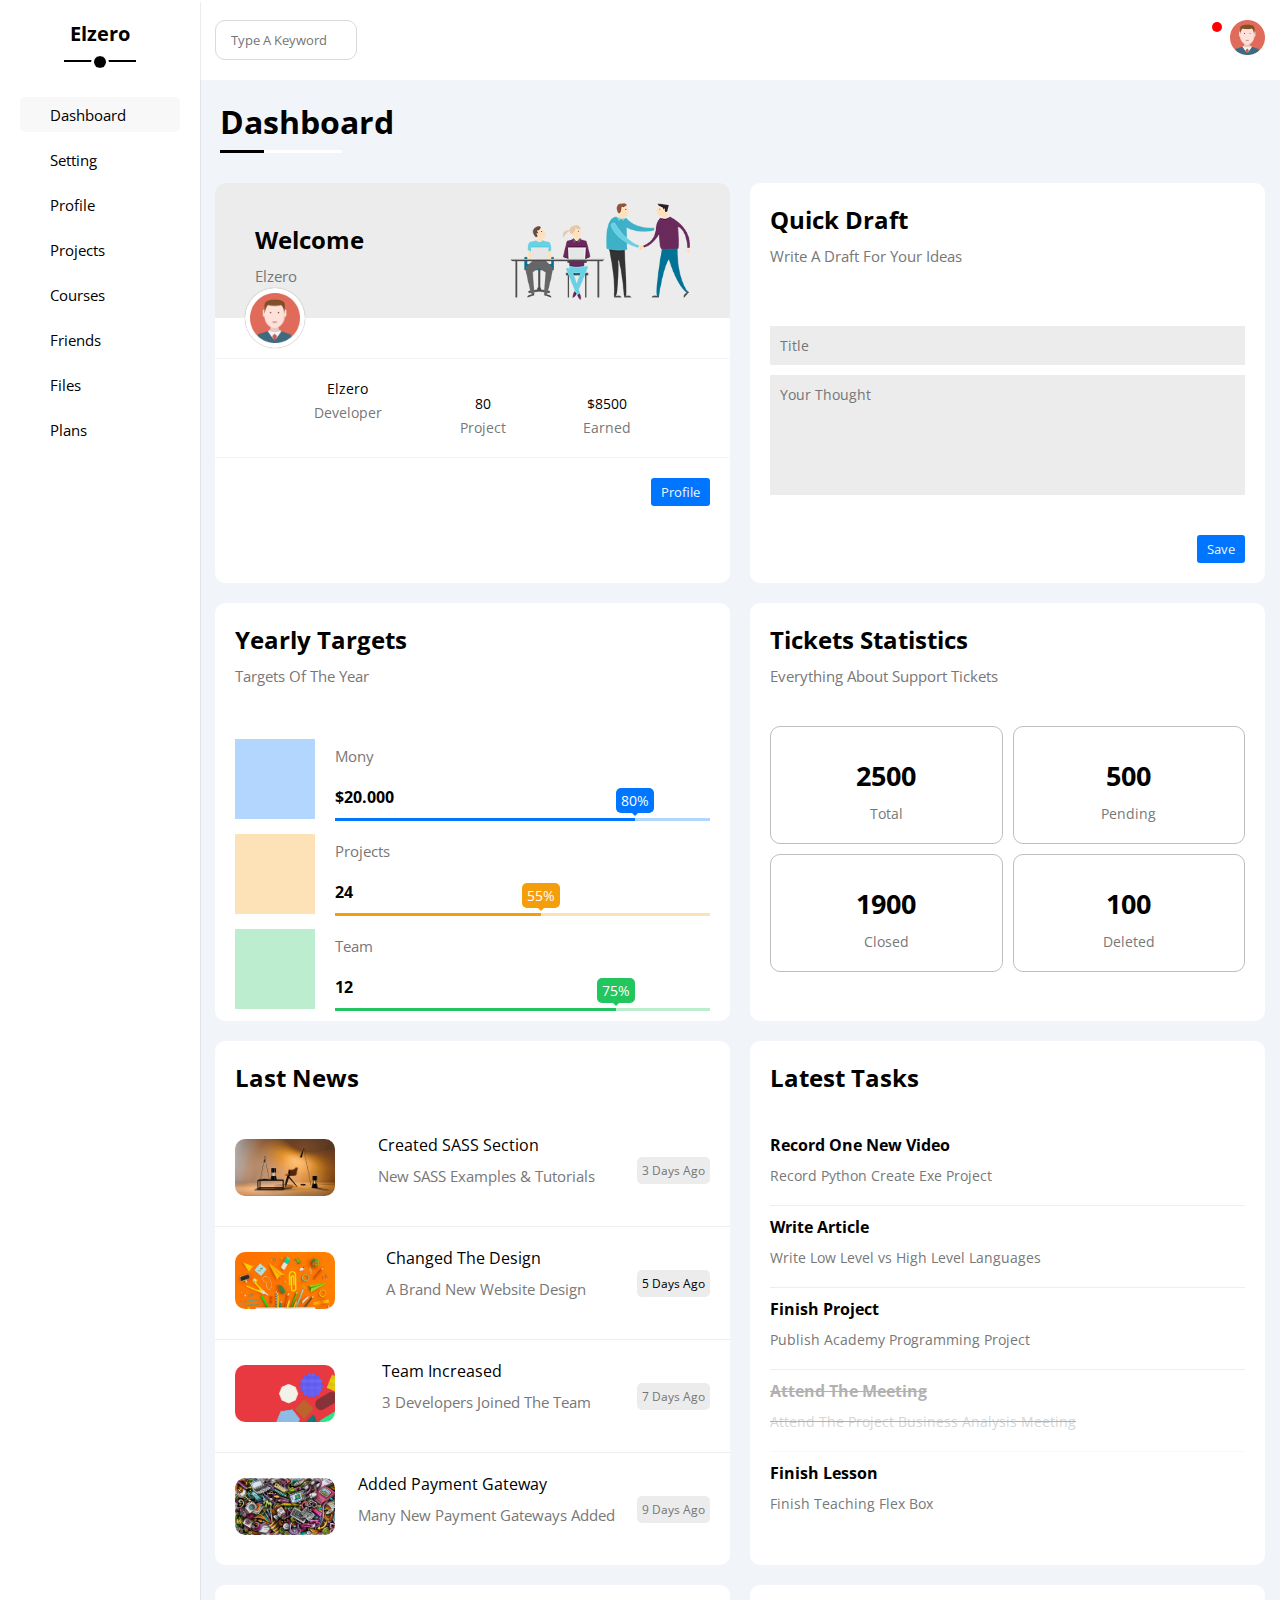
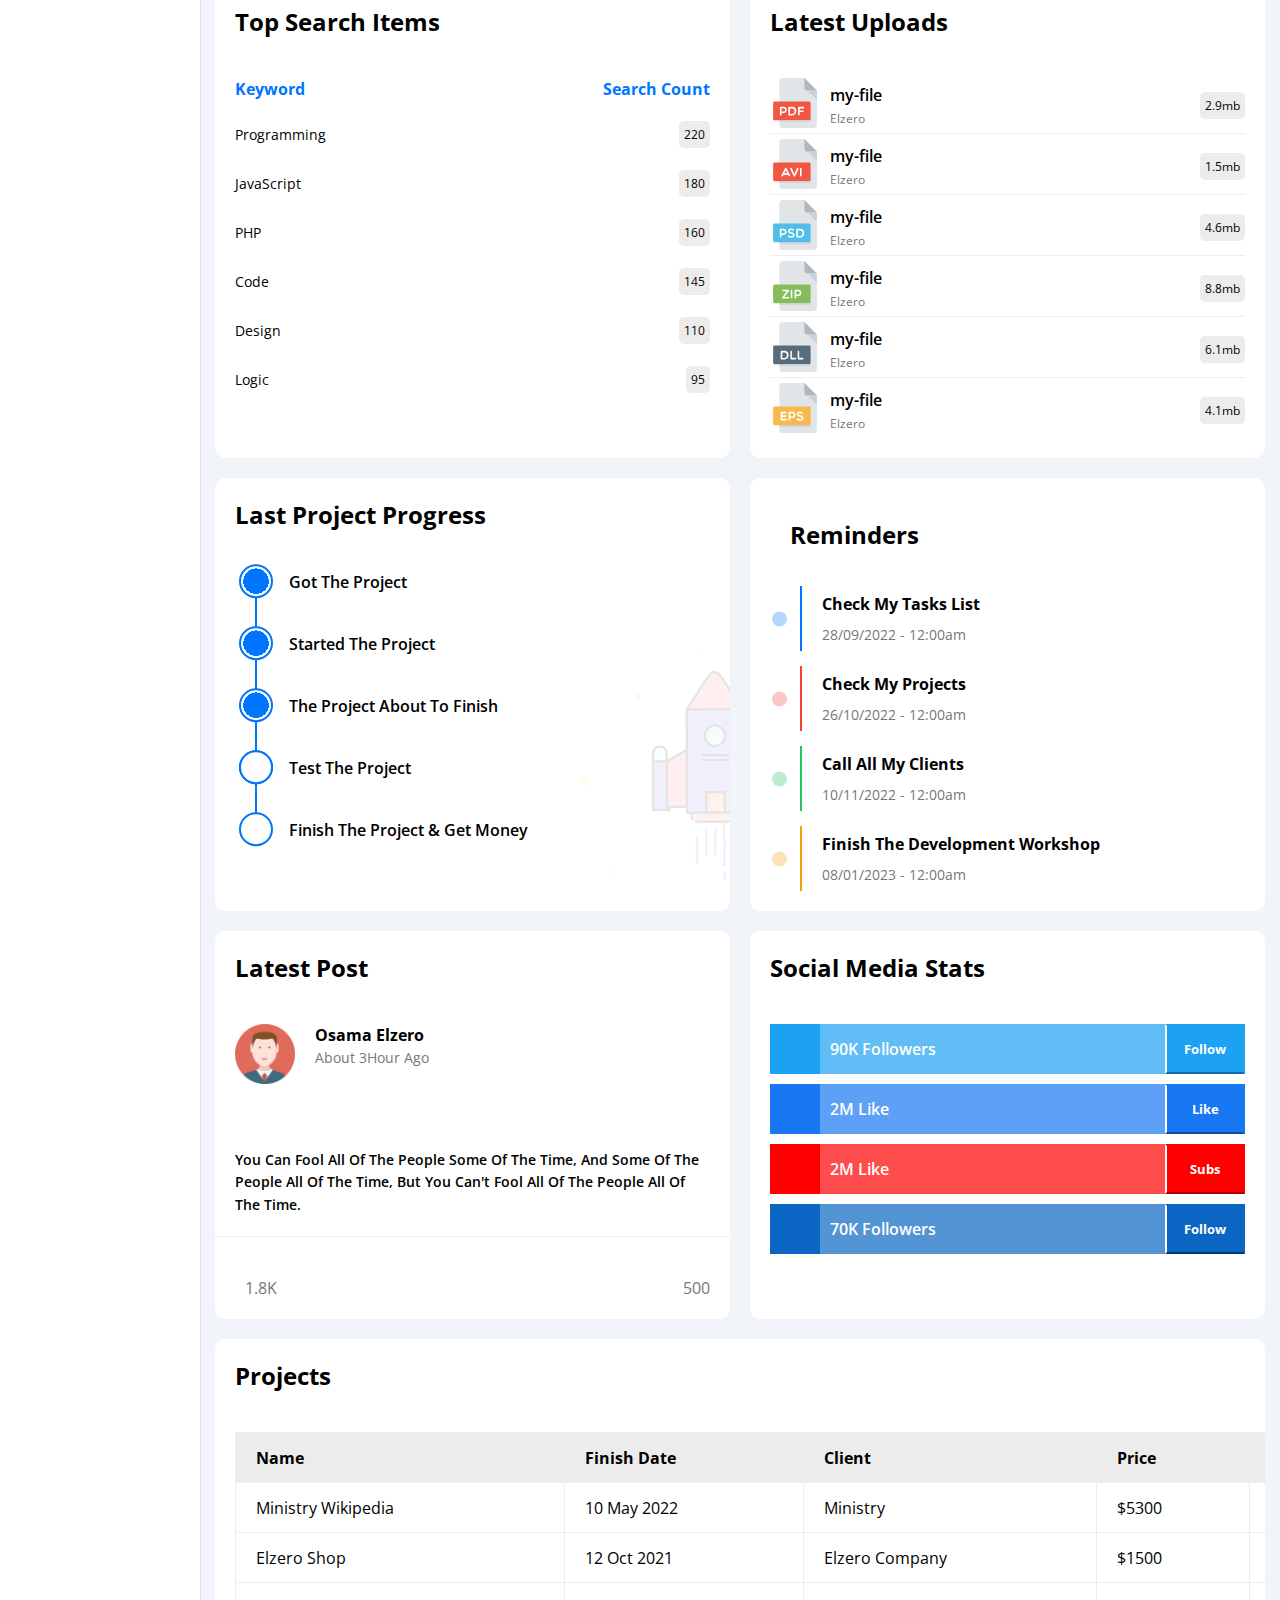
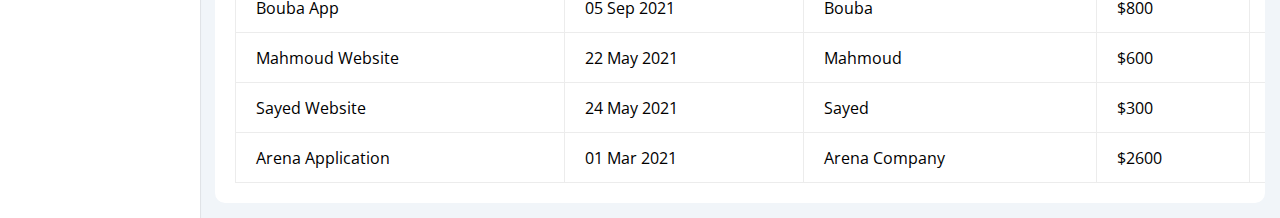
==== commit 6bc99bd8: "update Dashboard section" ====
--- a/index.html
+++ b/index.html
@@ -52,8 +52,8 @@
             <div class="container">
                 <div class="dashboard page-grid" id="dashboard">
                     <div class="box">
-                        <div class="win-1">
-                            <div class="greeting">
+                        <div class="win-1 p-20 p-relative d-flex jcsb">
+                            <div class="greeting m-0">
                             <h2>Welcome</h2>    
                                 <span class="light">Elzero</span>
                             </div>
@@ -61,65 +61,65 @@
                                 <img src="images/welcome.png" alt="profile">
                             </div>
                         </div>
-                        <div class="win-2">
-                            <div class="image">
-                                <img src="images/profile.png" alt="profile">
-                            </div>
-                            <div class="info">
-                                <div class="clon">
-                                    <p>Elzero</p>
-                                    <span class="light">Developer</span>
-                                </div>
-                                <div class="clon">
-                                    <p>80</p>
-                                    <span class="light">Project</span>
-                                </div>
-                                <div class="clon">
-                                    <p>&dollar;8500</p>
-                                    <span class="light">Earned</span>
+                        <div class="win-2 p-relative d-flex-cl jcc bg-white">
+                            <div class="image p-absolute d-flex p-5 bg-white brr-cercle t-0">
+                                <img class="w100" src="images/profile.png" alt="profile">
+                            </div>
+                            <div class="info d-flex jcse p-20">
+                                <div class="clon d-flex-cl aic gap-5">
+                                    <p class="ph">Elzero</p>
+                                    <span class="ph light-black">Developer</span>
+                                </div>
+                                <div class="clon d-flex-cl aic gap-5">
+                                    <p class="ph m-15-t">80</p>
+                                    <span class="ph light-black">Project</span>
+                                </div>
+                                <div class="clon d-flex-cl aic gap-5">
+                                    <p class="ph m-15-t">&dollar;8500</p>
+                                    <span class="ph light-black">Earned</span>
                                 </div>
                             </div>
                             <button class="btn">Profile</button>
                         </div>
                     </div>
-                    <div class="box">
+                    <div class="box d-flex-cl">
                         <div class="greeting">
                             <h2>Quick Draft</h2>
                             <span class="light">Write A Draft For Your Ideas</span>
                         </div>
-                        <form action="#">
-                            <input type="text" placeholder="Title">
-                            <textarea name="ideas" placeholder="Your Thought"></textarea>
+                        <form class="flex-1 d-flex-cl aisr p-20" action="#">
+                            <input class="b-none p-10 ph" type="text" placeholder="Title">
+                            <textarea class="b-none p-10 ph m-10-t" name="ideas" placeholder="Your Thought"></textarea>
                         </form>
                         <button class="btn">Save</button>
                     </div>
-                    <div class="box">
+                    <div class="box d-flex-cl gap-10">
                         <div class="greeting">
                             <h2>Yearly Targets</h2>
                             <span class="light">Targets Of The Year</span>
                         </div>
-                            <div  style="--range: 80%;--value: '80%'; --color: var(--blue); --bg: var(--light-blue)" class="clon">
-                                <div class="holder"><i class="fa-solid fa-dollar-sign"></i></div> 
-                                <div class="bar">
+                            <div  style="--range: 80%;--value: '80%'; --color: var(--blue); --bg: var(--light-blue)" class="clon d-flex jcc aic gap-20 p-20-lr">
+                                <div class="holder p-relative d-flex jcc aic --bg z-1"><i class="--color fa-solid fa-dollar-sign"></i></div> 
+                                <div class="bar flex-1 d-flex-cl assr">
                                     <span class="light">Mony</span>
-                                    <p>&dollar;20.000</p>
-                                    <div class="range"><span></span></div>
-                                </div>
-                            </div>
-                            <div style="--range: 55%; --value: '55%'; --color: var(--yellow); --bg: var(--light-yellow)" class="clon">
-                                <div class="holder"><i class="fa-solid fa-code"></i></div> 
-                                <div class="bar">
+                                    <p class="fb">&dollar;20.000</p>
+                                    <div class="range --bg p-relative m-10-t z-1"><span class="db h100"></span></div>
+                                </div>
+                            </div>
+                            <div style="--range: 55%; --value: '55%'; --color: var(--yellow); --bg: var(--light-yellow)" class="clon d-flex jcc aic gap-20 p-20-lr">
+                                <div class="holder p-relative d-flex jcc aic --bg z-1"><i class="--color fa-solid fa-code"></i></div> 
+                                <div class="bar flex-1 d-flex-cl assr">
                                     <span class="light">Projects</span>
-                                    <p>24</p>
-                                    <div class="range"><span></span></div>
-                                </div>
-                            </div>
-                            <div style="--range: 75%;--value: '75%'; --color: var(--green); --bg: var(--light-green)" class="clon">
-                                <div class="holder"><i class="fa-regular fa-user"></i></div> 
-                                <div class="bar">
+                                    <p class="fb">24</p>
+                                    <div class="range --bg p-relative m-10-t z-1"><span class="db h100"></span></div>
+                                </div>
+                            </div>
+                            <div style="--range: 75%;--value: '75%'; --color: var(--green); --bg: var(--light-green)" class="clon d-flex jcc aic gap-20 p-20-lr p-10-b">
+                                <div class="holder p-relative d-flex jcc aic --bg z-1"><i class="--color fa-regular fa-user"></i></div> 
+                                <div class="bar flex-1 d-flex-cl assr">
                                     <span class="light">Team</span>
-                                    <p>12</p>
-                                    <div class="range"><span></span></div>
+                                    <p class="fb">12</p>
+                                    <div class="range --bg p-relative m-10-t z-1"><span class="db h100"></span></div>
                                 </div>
                             </div>
                     </div>
@@ -128,26 +128,26 @@
                             <h2>Tickets Statistics</h2>
                             <div class="light">Everything About Support Tickets</div>
                         </div>
-                        <div class="frame">
-                            <div class="clon">
+                        <div class="frame d-grid gap-10 p-20">
+                            <div class="clon d-flex-cl jcc aic gap-10 b-dark p-20 brr-10">
                                 <i class="fa-regular fa-newspaper" style="color: #d38c12;"></i>
-                                <span>2500</span>
-                                <div class="light">Total</div>
-                            </div>
-                            <div class="clon">
+                                <span class="fb">2500</span>
+                                <div class="ph light-black">Total</div>
+                            </div>
+                            <div class="clon d-flex-cl jcc aic gap-10 b-dark p-20 brr-10">
                                 <i class="fa-solid fa-spinner" style="color: #005eff;"></i>
-                                <span>500</span>
-                                <div class="light">Pending</div>
-                            </div>
-                            <div class="clon">
+                                <span class="fb">500</span>
+                                <div class="ph light-black">Pending</div>
+                            </div>
+                            <div class="clon d-flex-cl jcc aic gap-10 b-dark p-20 brr-10">
                                 <i class="fa-regular fa-circle-check" style="color: #00ff2a;"></i>
-                                <span>1900</span>
-                                <div class="light">Closed</div>
-                            </div>
-                            <div class="clon">
+                                <span class="fb">1900</span>
+                                <div class="ph light-black">Closed</div>
+                            </div>
+                            <div class="clon d-flex-cl jcc aic gap-10 b-dark p-20 brr-10">
                                 <i class="fa-regular fa-rectangle-xmark" style="color: #ff3333;"></i>
-                                <span>100</span>
-                                <div class="light">Deleted</div>
+                                <span class="fb">100</span>
+                                <div class="ph light-black">Deleted</div>
                             </div>
                         </div>
                     </div>
@@ -155,38 +155,38 @@
                         <div class="greeting">
                             <h2>Last News</h2>
                         </div>
-                        <div class="holder">
-                            <div class="clon">
-                                <div class="image"><img src="/images/news-01.png" alt="news1"></div>
+                        <div class="holder d-flex-cl">
+                            <div class="clon d-flex aic jcsb p-20 gap-10 bb-light p-20-b">
+                                <div class="image"><img class="brr-10 w-100" src="/images/news-01.png" alt="news1"></div>
                                 <div class="text">
                                     <p>Created SASS Section</p>
                                     <span class="light">New SASS Examples & Tutorials</span>
                                 </div>
-                                <span class="date">3 Days Ago</span>
-                            </div>
-                            <div class="clon">
-                                <div class="image"><img src="/images/news-02.png" alt="news2"></div>
+                                <span class="date fss light-black p-5 db brr-5">3 Days Ago</span>
+                            </div>
+                            <div class="clon d-flex aic jcsb p-20 gap-10 bb-light p-20-b">
+                                <div class="image"><img class="brr-10 w-100" src="/images/news-02.png" alt="news2"></div>
                                 <div class="text">
                                     <p>Changed The Design</p>
                                     <span class="light">A Brand New Website Design</span>
                                 </div>
-                                <span class="date">5 Days Ago</span>
-                            </div>
-                            <div class="clon">
-                                <div class="image"><img src="/images/news-03.png" alt="news3"></div>
+                                <span class="date fss p-5 db brr-5">5 Days Ago</span>
+                            </div>
+                            <div class="clon d-flex aic jcsb p-20 gap-10 bb-light p-20-b">
+                                <div class="image"><img class="brr-10 w-100" src="/images/news-03.png" alt="news3"></div>
                                 <div class="text">
                                     <p>Team Increased</p>
                                     <span class="light">3 Developers Joined The Team</span>
                                 </div>
-                                <span class="date">7 Days Ago</span>
-                            </div>
-                            <div class="clon">
-                                <div class="image"><img src="/images/news-04.png" alt="news4"></div>
+                                <span class="date fss light-black p-5 db brr-5">7 Days Ago</span>
+                            </div>
+                            <div class="clon d-flex aic jcsb p-20 gap-10">
+                                <div class="image"><img class="brr-10 w-100" src="/images/news-04.png" alt="news4"></div>
                                 <div class="text">
                                     <p>Added Payment Gateway</p>
                                     <span class="light">Many New Payment Gateways Added</span>
                                 </div>
-                                <span class="date">9 Days Ago</span>
+                                <span class="date fss light-black p-5 db brr-5">9 Days Ago</span>
                             </div>
                         </div>
                     </div>
@@ -194,41 +194,41 @@
                         <div class="greeting">
                             <h2>Latest Tasks</h2>
                         </div>
-                        <div class="holder">
-                            <div class="clon">
+                        <div class="holder d-flex-cl aisb gap-10 p-20">
+                            <div class="clon bb-light p-10-b d-flex jcsb aic">
                                 <div class="text">
                                     <h4>Record One New Video</h4>
-                                    <p>Record Python Create Exe Project</p>
-                                </div>
-                                <i class="fa-regular fa-trash-can"></i>
-                            </div>
-                            <div class="clon">
+                                    <p class="light-black ph m-10-tb">Record Python Create Exe Project</p>
+                                </div>
+                                <i class="fa-regular fa-trash-can cp td"></i>
+                            </div>
+                            <div class="clon bb-light p-10-b d-flex jcsb aic">
                                 <div class="text">
                                     <h4>Write Article</h4>
-                                    <p>Write Low Level vs High Level Languages</p>
-                                </div>
-                                <i class="fa-regular fa-trash-can"></i>
-                            </div>
-                            <div class="clon">
+                                    <p class="light-black ph m-10-tb">Write Low Level vs High Level Languages</p>
+                                </div>
+                                <i class="fa-regular fa-trash-can cp td"></i>
+                            </div>
+                            <div class="clon bb-light p-10-b d-flex jcsb aic">
                                 <div class="text">
                                     <h4>Finish Project</h4>
-                                    <p>Publish Academy Programming Project</p>
-                                </div>
-                                <i class="fa-regular fa-trash-can"></i>
-                            </div>
-                            <div class="clon deleted">
+                                    <p class="light-black ph m-10-tb">Publish Academy Programming Project</p>
+                                </div>
+                                <i class="fa-regular fa-trash-can cp td"></i>
+                            </div>
+                            <div class="clon deleted bb-light p-10-b d-flex jcsb aic">
                                 <div class="text">
                                     <h4>Attend The Meeting</h4>
-                                    <p>Attend The Project Business Analysis Meeting</p>
-                                </div>
-                                <i class="fa-regular fa-trash-can"></i>
-                            </div>
-                            <div class="clon">
+                                    <p class="light-black ph m-10-tb">Attend The Project Business Analysis Meeting</p>
+                                </div>
+                                <i class="fa-regular fa-trash-can cp td"></i>
+                            </div>
+                            <div class="clon d-flex jcsb aic">
                                 <div class="text">
                                     <h4>Finish Lesson</h4>
-                                    <p>Finish Teaching Flex Box</p>
-                                </div>
-                                <i class="fa-regular fa-trash-can"></i>
+                                    <p class="light-black ph m-10-tb">Finish Teaching Flex Box</p>
+                                </div>
+                                <i class="fa-regular fa-trash-can cp td"></i>
                             </div>
                         </div>
                     </div>
@@ -236,33 +236,33 @@
                         <div class="greeting">
                             <h2>Top Search Items</h2>
                         </div>
-                        <div class="holder">
-                            <div class="clon">
-                                <h4>Keyword</p>
+                        <div class="holder d-flex-cl gap-20 p-20">
+                            <div class="clon d-flex jcsb aic">
+                                <h4>Keyword</h4>
                                 <h4>Search Count</h4>
                             </div>
-                            <div class="clon">
-                                <p class="light">Programming</p>
+                            <div class="clon d-flex jcsb aic">
+                                <p class="ph m-5-tb">Programming</p>
                                 <span class="date">220</span>
                             </div>
-                            <div class="clon">
-                                <p class="light">JavaScript</p>
+                            <div class="clon d-flex jcsb aic">
+                                <p class="ph m-5-tb">JavaScript</p>
                                 <span class="date">180</span>
                             </div>
-                            <div class="clon">
-                                <p class="light">PHP</p>
+                            <div class="clon d-flex jcsb aic">
+                                <p class="ph m-5-tb">PHP</p>
                                 <span class="date">160</span>
                             </div>
-                            <div class="clon">
-                                <p class="light">Code</p>
+                            <div class="clon d-flex jcsb aic">
+                                <p class="ph m-5-tb">Code</p>
                                 <span class="date">145</span>
                             </div>
-                            <div class="clon">
-                                <p class="light">Design</p>
+                            <div class="clon d-flex jcsb aic">
+                                <p class="ph m-5-tb">Design</p>
                                 <span class="date">110</span>
                             </div>
-                            <div class="clon">
-                                <p class="light">Logic</p>
+                            <div class="clon d-flex jcsb aic">
+                                <p class="ph m-5-tb">Logic</p>
                                 <span class="date">95</span>
                             </div>
                         </div>
@@ -271,105 +271,105 @@
                         <div class="greeting">
                             <h2>Latest Uploads</h2>
                         </div>
-                        <div class="holder">
-                            <div class="clon">
-                                <div class="main">
-                                    <div class="image"><img src="/images/pdf.svg" alt="pdf"></div>
+                        <div class="holder d-flex-cl gap-5 p-20">
+                            <div class="clon d-flex jcsb aic bb-light">
+                                <div class="main d-flex jcc aic gap-10">
+                                    <div class="image"><img class="w100" src="/images/pdf.svg" alt="pdf"></div>
                                     <div class="text">
-                                        <p>my-file</p>
-                                        <span class="light">Elzero</span>
+                                        <p class="fw-600">my-file</p>
+                                        <span class="light-black fss">Elzero</span>
                                     </div>
                                 </div>
                                 <div class="date"><span>2.9mb</span></div>
                             </div>
-                            <div class="clon">
-                                <div class="main">
-                                    <div class="image"><img src="/images/avi.svg" alt="avi"></div>
+                            <div class="clon d-flex jcsb aic bb-light">
+                                <div class="main d-flex jcc aic gap-10">
+                                    <div class="image"><img class="w100" src="/images/avi.svg" alt="avi"></div>
                                     <div class="text">
-                                        <p>my-file</p>
-                                        <span class="light">Elzero</span>
+                                        <p class="fw-600">my-file</p>
+                                        <span class="light-black fss">Elzero</span>
                                     </div>
                                 </div>
                                 <div class="date"><span>1.5mb</span></div>
                             </div>
-                            <div class="clon">
-                                <div class="main">
-                                    <div class="image"><img src="/images/psd.svg" alt="psd"></div>
+                            <div class="clon d-flex jcsb aic bb-light">
+                                <div class="main d-flex jcc aic gap-10">
+                                    <div class="image"><img class="w100" src="/images/psd.svg" alt="psd"></div>
                                     <div class="text">
-                                        <p>my-file</p>
-                                        <span class="light">Elzero</span>
+                                        <p class="fw-600">my-file</p>
+                                        <span class="light-black fss">Elzero</span>
                                     </div>
                                 </div>
                                 <div class="date"><span>4.6mb</span></div>
                             </div>
-                            <div class="clon">
-                                <div class="main">
-                                    <div class="image"><img src="/images/zip.svg" alt="zip"></div>
+                            <div class="clon d-flex jcsb aic bb-light">
+                                <div class="main d-flex jcc aic gap-10">
+                                    <div class="image"><img class="w100" src="/images/zip.svg" alt="zip"></div>
                                     <div class="text">
-                                        <p>my-file</p>
-                                        <span class="light">Elzero</span>
+                                        <p class="fw-600">my-file</p>
+                                        <span class="light-black fss">Elzero</span>
                                     </div>
                                 </div>
                                 <div class="date"><span>8.8mb</span></div>
                             </div>
-                            <div class="clon">
-                                <div class="main">
-                                    <div class="image"><img src="/images/dll.svg" alt="dll"></div>
+                            <div class="clon d-flex jcsb aic bb-light">
+                                <div class="main d-flex jcc aic gap-10">
+                                    <div class="image"><img class="w100" src="/images/dll.svg" alt="dll"></div>
                                     <div class="text">
-                                        <p>my-file</p>
-                                        <span class="light">Elzero</span>
+                                        <p class="fw-600">my-file</p>
+                                        <span class="light-black fss">Elzero</span>
                                     </div>
                                 </div>
                                 <div class="date"><span>6.1mb</span></div>
                             </div>
-                            <div class="clon">
-                                <div class="main">
-                                    <div class="image"><img src="/images/eps.svg" alt="eps"></div>
+                            <div class="clon d-flex jcsb aic">
+                                <div class="main d-flex jcc aic gap-10">
+                                    <div class="image"><img class="w100" src="/images/eps.svg" alt="eps"></div>
                                     <div class="text">
-                                        <p>my-file</p>
-                                        <span class="light">Elzero</span>
+                                        <p class="fw-600">my-file</p>
+                                        <span class="light-black fss">Elzero</span>
                                     </div>
                                 </div>
                                 <div class="date"><span>4.1mb</span></div>
                             </div>
                         </div>
                     </div>
-                    <div class="box">
+                    <div class="box p-relative">
                         <div class="greeting">
                             <h2>Last Project Progress</h2>
                         </div>
-                        <div class="image"><img src="/images/project.png" alt="rocket"></div>
-                        <div class="holder">
-                            <div class="line"></div>
-                            <div class="text">
-                                <p class="done">Got The Project</p>
-                                <p class="done">Started The Project</p>
-                                <p class="done">The Project About To Finish</p>
-                                <p class="doing">Test The Project</p>
-                                <p class="not-started">Finish The Project & Get Money</p>
-                            </div>
-                        </div>
-                    </div>
-                    <div class="box">
-                        <div class="holder">
+                        <div class="image p-absolute r-0"><img class="w-100" src="/images/project.png" alt="rocket"></div>
+                        <div class="holder d-flex jcs p-20">
+                            <div class="line m-20-l"></div>
+                            <div class="text d-flex-cl">
+                                <p class="done p-relative d-flex fw-600">Got The Project</p>
+                                <p class="done p-relative d-flex fw-600">Started The Project</p>
+                                <p class="done p-relative d-flex fw-600">The Project About To Finish</p>
+                                <p class="doing p-relative d-flex fw-600">Test The Project</p>
+                                <p class="not-started p-relative d-flex fw-600">Finish The Project & Get Money</p>
+                            </div>
+                        </div>
+                    </div>
+                    <div class="box">
+                        <div class="holder d-flex-cl p-20 gap-15">
                             <div class="greeting">
                                 <h2>Reminders</h2>
                             </div>
-                            <div  style="--bg: var(--blue); --bgl: var(--light-blue)" class="clon">
-                                <h4>Check My Tasks List</h4>
-                                <span class="disc">28/09/2022 - 12:00am</span>
-                            </div>
-                            <div style="--bg: var(--red); --bgl: var(--light-red)" class="clon">
-                                <h4>Check My Projects</h4>
-                                <span class="disc">26/10/2022 - 12:00am</span>
-                            </div>
-                            <div style="--bg: var(--green); --bgl: var(--light-green)" class="clon">
-                                <h4>Call All My Clients</h4>
-                                <span class="disc">10/11/2022 - 12:00am</span>
-                            </div>
-                            <div style="--bg: var(--yellow); --bgl: var(--light-yellow)" class="clon">
-                                <h4>Finish The Development Workshop</h4>
-                                <span class="disc">08/01/2023 - 12:00am</span>
+                            <div  style="--bg: var(--blue); --bgl: var(--light-blue)" class="clon p-relative z-1">
+                                <h4 class="td">Check My Tasks List</h4>
+                                <span class="disc db m-10-t td">28/09/2022 - 12:00am</span>
+                            </div>
+                            <div style="--bg: var(--red); --bgl: var(--light-red)" class="clon p-relative z-1">
+                                <h4 class="td">Check My Projects</h4>
+                                <span class="disc db m-10-t td">26/10/2022 - 12:00am</span>
+                            </div>
+                            <div style="--bg: var(--green); --bgl: var(--light-green)" class="clon p-relative z-1">
+                                <h4 class="td">Call All My Clients</h4>
+                                <span class="disc db m-10-t td">10/11/2022 - 12:00am</span>
+                            </div>
+                            <div style="--bg: var(--yellow); --bgl: var(--light-yellow)" class="clon p-relative z-1">
+                                <h4 class="td">Finish The Development Workshop</h4>
+                                <span class="disc db m-10-t td">08/01/2023 - 12:00am</span>
                             </div>
                         </div>
                     </div>
@@ -377,23 +377,23 @@
                         <div class="greeting">
                             <h2>Latest Post</h2>
                         </div>
-                        <div class="holder">
-                            <div class="top">
-                                <div class="image"><img src="/images/profile.png" alt="profile"></div>
+                        <div class="holder d-flex-cl gap-20">
+                            <div class="top d-flex gap-20 p-20">
+                                <div class="image"><img class="w100" src="/images/profile.png" alt="profile"></div>
                                 <div class="text">
                                     <h4>Osama Elzero</h4>
-                                    <span>About 3Hour Ago</span>
-                                </div>
-                            </div>
-                            <div class="middle">
-                                <p>You Can Fool All Of The People Some Of The Time, And Some Of The People All Of The Time, But You Can't Fool All Of The People All Of The Time.</p>
-                            </div>
-                            <div class="bottom">
-                                <div class="clon">
+                                    <span class="light-black ph">About 3Hour Ago</span>
+                                </div>
+                            </div>
+                            <div class="middle lh-6 p-20 fw-600 bb-light">
+                                <p class="ph">You Can Fool All Of The People Some Of The Time, And Some Of The People All Of The Time, But You Can't Fool All Of The People All Of The Time.</p>
+                            </div>
+                            <div class="bottom d-flex jcsb p-20">
+                                <div class="clon d-flex ais gap-10 jcc h-fit light-black">
                                     <i class="fa-regular fa-heart"></i>
                                     <span>1.8K</span>
                                 </div>
-                                <div class="clon">
+                                <div class="clon d-flex ais gap-10 jcc h-fit light-black">
                                     <i class="fa-regular fa-comments"></i>
                                     <span>500</span>
                                 </div>
@@ -404,26 +404,26 @@
                         <div class="greeting">
                             <h2>Social Media Stats</h2>
                         </div>
-                        <div class="holder">
-                            <div style="--color: #1da1f2" class="clon">
-                                <i class="fa-brands fa-twitter"></i>
-                                <p>90K Followers</p>
-                                <button>Follow</button>
-                            </div>
-                            <div style="--color: #1877f2" class="clon">
-                                <i class="fa-brands fa-facebook-f"></i>
-                                <p>2M Like</p>
-                                <button>Like</button>
-                            </div>
-                            <div style="--color: #ff0000" class="clon">
-                                <i class="fa-brands fa-youtube"></i>
-                                <p>2M Like</p>
-                                <button>1M Subs</button>
-                            </div>
-                            <div style="--color: #0a66c2" class="clon">
-                                <i class="fa-brands fa-linkedin-in"></i>
-                                <p>70K Followers</p>
-                                <button>Follow</button>
+                        <div class="holder d-flex-cl gap-10 p-20">
+                            <div style="--color: #1da1f2" class="clon d-flex aisr">
+                                <i class="jcc aic white fa-brands fa-twitter"></i>
+                                <p class="flex-1 p-10-lr p-relative d-flex aic z-1 white fw-600">90K Followers</p>
+                                <button class="white fb cp p-relative td">Follow</button>
+                            </div>
+                            <div style="--color: #1877f2" class="clon d-flex aisr">
+                                <i class="jcc aic white fa-brands fa-facebook-f"></i>
+                                <p class="flex-1 p-10-lr p-relative d-flex aic z-1 white fw-600">2M Like</p>
+                                <button class="white fb cp p-relative td">Like</button>
+                            </div>
+                            <div style="--color: #ff0000" class="clon d-flex aisr">
+                                <i class="jcc aic white fa-brands fa-youtube"></i>
+                                <p class="flex-1 p-10-lr p-relative d-flex aic z-1 white fw-600">2M Like</p>
+                                <button class="white fb cp p-relative td">Subs</button>
+                            </div>
+                            <div style="--color: #0a66c2" class="clon d-flex aisr">
+                                <i class="jcc aic white fa-brands fa-linkedin-in"></i>
+                                <p class="flex-1 p-10-lr p-relative d-flex aic z-1 white fw-600">70K Followers</p>
+                                <button class="white fb cp p-relative td">Follow</button>
                             </div>
                         </div>
                     </div>
@@ -431,98 +431,98 @@
                         <div class="greeting">
                             <h2>Projects</h2>
                         </div>
-                        <div class="holder">
-                            <table>
-                                <tr>
-                                    <th>Name</th>
-                                    <th>Finish Date</th>
-                                    <th>Client</th>
-                                    <th>Price</th>
-                                    <th>Team</th>
-                                    <th>Status</th>
-                                </tr>
-                                <tr>
+                        <div class="holder p-20">
+                            <table class="w100 p-20">
+                                <tr class="td">
+                                    <th class="p-20-lr b-light">Name</th>
+                                    <th class="p-20-lr b-light">Finish Date</th>
+                                    <th class="p-20-lr b-light">Client</th>
+                                    <th class="p-20-lr b-light">Price</th>
+                                    <th class="p-20-lr b-light">Team</th>
+                                    <th class="p-20-lr b-light">Status</th>
+                                </tr>
+                                <tr class="td">
                                     <td>Ministry Wikipedia</td>
                                     <td>10 May 2022</td>
                                     <td>Ministry</td>
                                     <td>&dollar;5300</td>
                                     <td>
-                                        <div class="holder">
+                                        <div class="holder d-flex">
                                             <div class="image"><img src="/images/team-01.png" alt="team-member"></div>
                                             <div class="image"><img src="/images/team-02.png" alt="team-member"></div>
                                             <div class="image"><img src="/images/team-03.png" alt="team-member"></div>
                                             <div class="image"><img src="/images/team-04.png" alt="team-member"></div>
                                         </div>
                                     </td>
-                                    <td><span style="--bg: var(--light-yellow)">Pending</span></td>
-                                </tr>
-                                <tr>
+                                    <td><span class="--bg d-flex jcc aic fb black" style="--bg: var(--light-yellow)">Pending</span></td>
+                                </tr>
+                                <tr class="td">
                                     <td>Elzero Shop</td>
                                     <td>12 Oct 2021</td>
                                     <td>Elzero Company</td>
                                     <td>&dollar;1500</td>
                                     <td>
-                                        <div class="holder">
+                                        <div class="holder d-flex">
                                             <div class="image"><img src="/images/team-01.png" alt="team-member"></div>
                                             <div class="image"><img src="/images/team-02.png" alt="team-member"></div>
                                             <div class="image"><img src="/images/team-04.png" alt="team-member"></div>
                                         </div>
                                     </td>
-                                    <td><span style="--bg: var(--light-blue)">In Progress</span></td>
-                                </tr>
-                                <tr>
+                                    <td><span class="--bg d-flex jcc aic fb black" style="--bg: var(--light-blue)">In Progress</span></td>
+                                </tr>
+                                <tr class="td">
                                     <td>Bouba App</td>
                                     <td>05 Sep 2021</td>
                                     <td>Bouba</td>
                                     <td>&dollar;800</td>
                                     <td>
-                                        <div class="holder">
+                                        <div class="holder d-flex">
                                             <div class="image"><img src="/images/team-02.png" alt="team-member"></div>
                                             <div class="image"><img src="/images/team-04.png" alt="team-member"></div>
                                         </div>
                                     </td>
-                                    <td><span style="--bg: var(--light-green)">Completed</span></td>
-                                </tr>
-                                <tr>
+                                    <td><span class="--bg d-flex jcc aic fb black" style="--bg: var(--light-green)">Completed</span></td>
+                                </tr>
+                                <tr class="td">
                                     <td>Mahmoud Website</td>
                                     <td>22 May 2021</td>
                                     <td>Mahmoud</td>
                                     <td>&dollar;600</td>
                                     <td>
-                                        <div class="holder">
+                                        <div class="holder d-flex">
                                             <div class="image"><img src="/images/team-03.png" alt="team-member"></div>
                                             <div class="image"><img src="/images/team-04.png" alt="team-member"></div>
                                         </div>
                                     </td>
-                                    <td><span style="--bg: var(--light-green)">Completed</span></td>
-                                </tr>
-                                <tr>
+                                    <td><span class="--bg d-flex jcc aic fb black" style="--bg: var(--light-green)">Completed</span></td>
+                                </tr>
+                                <tr class="td">
                                     <td>Sayed Website</td>
                                     <td>24 May 2021</td>
                                     <td>Sayed</td>
                                     <td>&dollar;300</td>
                                     <td>
-                                        <div class="holder">
+                                        <div class="holder d-flex">
                                             <div class="image"><img src="/images/team-01.png" alt="team-member"></div>
                                             <div class="image"><img src="/images/team-02.png" alt="team-member"></div>
                                         </div>
                                     </td>
-                                    <td><span style="--bg: var(--light-red)">Rejected</span></td>
-                                </tr>
-                                <tr>
+                                    <td><span class="--bg d-flex jcc aic fb black" style="--bg: var(--light-red)">Rejected</span></td>
+                                </tr>
+                                <tr class="td">
                                     <td>Arena Application</td>
                                     <td>01 Mar 2021</td>
                                     <td>Arena Company</td>
                                     <td>&dollar;2600</td>
                                     <td>
-                                        <div class="holder">
+                                        <div class="holder d-flex">
                                             <div class="image"><img src="/images/team-01.png" alt="team-member"></div>
                                             <div class="image"><img src="/images/team-02.png" alt="team-member"></div>
                                             <div class="image"><img src="/images/team-03.png" alt="team-member"></div>
                                             <div class="image"><img src="/images/team-04.png" alt="team-member"></div>
                                         </div>
                                     </td>
-                                    <td><span style="--bg: var(--light-green)">Completed</span></td>
+                                    <td><span class="--bg d-flex jcc aic fb black" style="--bg: var(--light-green)">Completed</span></td>
                                 </tr>
                             </table>
                         </div>
--- a/css/framwork.css
+++ b/css/framwork.css
@@ -8,6 +8,12 @@
     display: flex;
     flex-direction: column;
 }
+.gap-20 {
+    gap: 20px;
+}
+.gap-15 {
+    gap: 15px;
+}
 .gap-10 {
     gap: 10px;
 }
@@ -20,8 +26,14 @@
 .flex-1 {
     flex: 1;
 }
+.flex-wrap {
+    flex-wrap: wrap;
+}
 .jcc {
     justify-content: center;
+}
+.jcs {
+    justify-content: flex-start;
 }
 .jce {
     justify-content: flex-end;
@@ -36,6 +48,9 @@
 .aic {
     align-items: center;
 }
+.ais {
+    align-items: flex-start;
+}
 .aie {
     align-items: flex-end;
 }
@@ -44,6 +59,12 @@
 }
 .acsb {
     align-content: space-between;
+}
+.assr {
+    align-self: stretch;
+}
+.d-grid {
+    display: grid;
 }
 .page-grid {
     display: grid;
@@ -56,6 +77,23 @@
         grid-template-columns: 1fr;
     }
 }
+.light-page-grid {
+    display: grid;
+    grid-template-columns: repeat(auto-fill, minmax(300px, 1fr));
+    gap: 20px;
+    margin-top: 40px;
+}
+@media (max-width:767px) {
+    .light-page-grid {
+        grid-template-columns: 1fr;
+    }
+}
+.db {
+    display: block;
+}
+.z-1 {
+    z-index: 1;
+}
 /* Position */
 .p-relative {
     position: relative;
@@ -63,28 +101,68 @@
 .p-absolute {
     position: absolute;
 }
+.b-0 {
+    bottom: 0;
+}
+.t-0 {
+    top: 0;
+}
+.l-0 {
+    left: 0;
+}
+.r-0 {
+    right: 0;
+}
 /* Padding and Margin */
 .p-20 {
-    padding: 20px;
+    padding-top: 20px;
+    padding-bottom: 20px;
+    padding-left: 20px;
+    padding-right: 20px;
 }
 .p-20-tb {
     padding-top: 20px;
     padding-bottom: 20px;
 }
+.p-20-t {
+    padding-top: 20px;
+}
+.p-20-b {
+    padding-bottom: 20px;
+}
 .p-20-lr {
     padding-left: 20px;
     padding-right: 20px;
 }
+.p-20-r {
+    padding-right: 20px;
+}
 .p-15 {
     padding: 15px;
 }
 .p-10 {
-    padding: 10px;
+    padding-left: 10px;
+    padding-right: 10px;
+    padding-top: 10px;
+    padding-bottom: 10px;
 }
 .p-10-tb {
     padding-top: 10px;
     padding-bottom: 10px;
 }
+.p-10-t {
+    padding-top: 10px;
+}
+.p-10-b {
+    padding-bottom: 10px;
+}
+.p-10-lr {
+    padding-left: 10px;
+    padding-right: 10px;
+}
+.p-10-r {
+    padding-right: 10px;
+}
 .p-5 {
     padding: 5px;
 }
@@ -92,22 +170,92 @@
     padding-top: 5px;
     padding-bottom: 5px;
 }
+.p-5-lr {
+    padding-left: 5px;
+    padding-right: 5px;
+}
 .p-t-0 {
     padding-top: 0;
 }
+.p-b-0 {
+    padding-bottom: 0;
+}
 .p-holder {
     padding: 10px 20px 20px;
 }
+.m-center {
+    margin-left: auto;
+    margin-right: auto;
+}
+.m-20 {
+    margin-top: 20px;
+    margin-bottom: 20px;
+    margin-left: 20px;
+    margin-right: 20px;
+}
+.m-20-t {
+    margin-top: 20px;
+}
+.m-20-l {
+    margin-left: 20px;
+}
+.m-15-t {
+    margin-top: 15px;
+}
+.m-10 {
+    margin-top: 10px;
+    margin-bottom: 10px;
+    margin-left: 10px;
+    margin-right: 10px;
+}
+.m-10-tb {
+    margin-top: 10px;
+    margin-bottom: 10px;
+}
+.m-10-t {
+    margin-top: 10px;
+}
+.m-10-b {
+    margin-bottom: 10px;
+}
+.m-10-l {
+    margin-left: 10px;
+}
+.m-5-b {
+    margin-bottom: 5px;
+}
+.m-5-tb {
+    margin-top: 5px;
+    margin-bottom: 5px;
+}
 .m-0 {
     margin: 0;
 }
-.m-20 {
-    margin: 20px;
+.m-0-b {
+    margin-bottom: 0;
 }
 /* Colors */
 .light-black {
     color: #777;
 }
+.white {
+    color: white;
+}
+.black {
+    color: black;
+}
+.bg-black {
+    background-color: black;
+}
+.bg-white {
+    background-color: white;
+}
+.--bg {
+    background-color: var(--bg);
+}
+.--color {
+    color: var(--color);
+}
 /* Font */
 .ph {
     font-size: 14px;
@@ -123,6 +271,12 @@
 .fb {
     font-weight: bold;
 }
+.fw-600 {
+    font-weight: 600;
+}
+.lh-6 {
+    line-height: 1.6;
+}
 /* Shape */
 .brr-10 {
     border-radius: 10px;
@@ -133,13 +287,50 @@
 .brr-cercle {
     border-radius: 50%;
 }
+.ofh {
+    overflow: hidden;
+}
 .bb-light {
     border-bottom: 1px solid #eee;
 }
 .bb-dark {
     border-bottom: 1px solid var(--border-color);
+}
+.b-light {
+    border: 1px solid #eee;
+}
+.b-dark {
+    border: 1px solid var(--border-color);
+}
+.b-none {
+    border: none;
+}
+.ss-box {
+    background-color: var(--light-color);
+    color: white;
+    border-top-left-radius: 5px;
+    border-bottom-right-radius: 5px;
+    cursor: context-menu;
+    padding: 5px;
+    transition: var(--delay);
+}
+.cp {
+    cursor: pointer;
 }
 /* size */
 .w100 {
     width: 100%;
+}
+.h100 {
+    height: 100%;
+}
+.w-fit {
+    width: fit-content;
+}
+.h-fit {
+    height: fit-content;
+}
+/* animation */
+.td {
+    transition: var(--delay);
 }--- a/css/style.css
+++ b/css/style.css
@@ -78,6 +78,11 @@
     max-width: 100%;
     /* left: var(--side-width); */
 }
+.box {
+    background-color: white;
+    overflow: hidden;
+    border-radius: 10px;
+}
 .heading {
     position: relative;
     width: fit-content;
@@ -140,7 +145,10 @@
     color: white;
 }
 .greeting {
-    margin: 20px;
+    margin-top: 20px;
+    margin-bottom: 20px;
+    margin-left: 20px;
+    margin-right: 20px;
 }
 @media (max-width: 767px) {
     .greeting {
@@ -270,8 +278,8 @@
     align-items: center;
 }
 .sidebar .bar .logo {
-    margin: 10px auto 50px;
-    font-size: 18px;
+    margin: 20px auto 50px;
+    font-size: 20px;
     font-weight: 700;
     position: relative;
     display: block;
@@ -418,27 +426,15 @@
 }
 /* Dashboard */
 /* box 1 */
-.box {
-    background-color: white;
-    overflow: hidden;
-    border-radius: 10px;
-}
 .dashboard .box:first-of-type .win-1 {
-    position: relative;
-    padding: 20px;
     height: 95px;
     background-color: var(--box-background);
-    display: flex;
-    justify-content: space-between;
 }
 @media (max-width: 767px) {
     .dashboard .box:first-of-type .win-1 {
         justify-content: center;
     }
 }
-.dashboard .box:first-of-type .win-1 .greeting {
-    margin: 0;
-}
 .dashboard .box:first-of-type .win-1 .image{
     width: 200px;
 }
@@ -450,23 +446,10 @@
 .dashboard .box:first-of-type .win-1 .image img {
     width: calc(100% - 20px);
 }
-.dashboard .box:first-of-type .win-2 {
-    position: relative;
-    background-color: white;
-    display: flex;
-    justify-content: center;
-    flex-direction: column;
-}
 .dashboard .box:first-of-type .win-2 .image {
     width: 50px;
-    position: absolute;
-    display: flex;
-    top: 0;
     left: 30px;
     transform: translateY(-50%);
-    padding: 5px;
-    background-color: white;
-    border-radius: 50%;
     box-shadow: 0 0 1px gray;
 }
 @media (max-width: 767px) {
@@ -475,65 +458,26 @@
         transform: translate(-50%, -50%);
     }
 }
-.dashboard .box:first-of-type .win-2 .image img {
-    width: 100%;
-}
 .dashboard .box:first-of-type .win-2 .info {
-    display: flex;
-    justify-content: space-evenly;
-    padding: 20px;
     margin-top: 40px;
     border: 1px solid;
     border-color: var(--section-background) transparent;
 }
 @media (max-width: 767px) {
     .dashboard .box:first-of-type .win-2 .info {
-        display: flex;
         flex-direction: column;
         justify-content: center;
     }
 }
-.dashboard .box:first-of-type .win-2 .info .clon {
-    display: flex;
-    align-items: center;
-    flex-direction: column;
-    gap: 5px;
-}
-@media (max-width: 767px) {
-    .dashboard .box:first-of-type .win-2 .info .clon p {
-        font-size: 14px;
-    }
-}
 /* box 2 */
-.dashboard .box:nth-of-type(2) {
-    display: flex;
-    flex-direction: column;
-}
-.dashboard .box:nth-of-type(2) form {
-    flex: 1;
-    display: flex;
-    flex-direction: column;
-    align-items: stretch;
-    padding: 20px;
-}
 .dashboard .box:nth-of-type(2) form input, .dashboard .box:nth-of-type(2) form textarea {
-    display: block;
-    max-width: 100%;
     background-color: var(--box-background);
-    border: none;
-    padding: 15px;
 }
 .dashboard .box:nth-of-type(2) form textarea {
     resize: none;
     height: 100px;
-    margin-top: 20px;
 }
 /* box 3 */
-.dashboard .box:nth-of-type(3) {
-    display: flex;
-    flex-direction: column;
-    gap: 10px;
-}
 @media (max-width: 767px) {
     .dashboard .box:nth-of-type(3) {
         gap: 20px;
@@ -542,15 +486,6 @@
 .dashboard .box:nth-of-type(3) .clon .holder {
     height: 80px;
     width: 80px;
-    position: relative;
-    z-index: 1;
-}
-.dashboard .box:nth-of-type(3) .clon {
-    display: flex;
-    justify-content: center;
-    align-items: center;
-    gap: 20px;
-    padding: 0 20px;
 }
 @media (max-width: 767px) {
     .dashboard .box:nth-of-type(3) .clon {
@@ -558,32 +493,11 @@
         gap: 0;
     }
 }
-.dashboard .box:nth-of-type(3) .clon p {
-    font-weight: bold;
-}
-.dashboard .box:nth-of-type(3) .clon .holder {
-    display: flex;
-    justify-content: center;
-    align-items: center;
-    background-color: var(--bg);
-}
 .dashboard .box:nth-of-type(3) .clon .holder i {
     font-size: 20px;
-    color: var(--color);
-}
-.dashboard .box:nth-of-type(3) .clon .bar {
-    flex: 1;
-    display: flex;
-    flex-direction: column;
-    align-self: stretch;
 }
 .dashboard .box:nth-of-type(3) .clon .bar .range {
-    width: 100%;
     height: 3px;
-    background-color: var(--bg);
-    position: relative;
-    z-index: 1;
-    margin-top: 10px;
 }
 .dashboard .box:nth-of-type(3) .clon .bar .range::before,
 .dashboard .box:nth-of-type(3) .clon .bar .range::after {
@@ -612,68 +526,33 @@
     transform: translateX(-50%);
 }
 .dashboard .box:nth-of-type(3) .clon .bar .range span {
-    display: block;
     width: var(--range);
-    height: 100%;
     background-color: var(--color);
 }
 /* box 4 */
 .dashboard .box:nth-of-type(4) .frame {
-    display: grid;
     grid-template-columns: repeat(2, 1fr);
-    gap: 10px;
-    padding: 20px;
 }
 @media (max-width: 567px) {
     .dashboard .box:nth-of-type(4) .frame {
         grid-template-columns: 1fr;
     }
 }
-.dashboard .box:nth-of-type(4) .frame .clon {
-    display: flex;
-    flex-direction: column;
-    justify-content: center;
-    align-items: center;
-    gap: 10px;
-    border: 1px solid var(--border-color);
-    padding: 20px ;
-    border-radius: 10px;
-}
 .dashboard .box:nth-of-type(4) .frame .clon i {
     font-size: 40px;
 }
 .dashboard .box:nth-of-type(4) .frame .clon span {
     font-size: 27px;
-    font-weight: bold;
-}
-.dashboard .box:nth-of-type(4) .frame .clon .light {
-    margin: 0;
 }
 /* box 4 */
-.dashboard .box:nth-of-type(5) .holder {
-    display: flex;
-    flex-direction: column;
-}
-.dashboard .box:nth-of-type(5) .holder .clon {
-    display: flex;
-    align-items: center;
-    justify-content: space-between;
-    padding: 20px;
-    gap: 10px;
-}
-.dashboard .box:nth-of-type(5) .holder .clon:not(:last-of-type) {
-    /* margin-bottom: 20px; */
-    border-bottom: 1px solid var(--box-background);
-    padding-bottom: 20px;
-}
-.dashboard .box:nth-of-type(5) .holder .clon .main {
+/* .dashboard .box:nth-of-type(5) .holder .clon .main {
     display: flex;
     justify-content: center;
     align-items: center;
     gap: 10px;
-}
+} */
 @media (max-width:576px) {
-    .dashboard .box:nth-of-type(5) .holder .clon, .dashboard .box:nth-of-type(5) .holder .clon .main {
+    .dashboard .box:nth-of-type(5) .holder .clon {
         flex-direction: column;
         text-align: center;
         align-items: stretch;
@@ -682,8 +561,6 @@
 }
 .dashboard .box:nth-of-type(5) .holder .clon .image {
     width: 100px;
-    border-radius: 10px;
-    overflow: hidden;
 }
 @media (max-width:576px) {
     .dashboard .box:nth-of-type(5) .holder .clon .image {
@@ -703,29 +580,8 @@
     white-space: nowrap;
 }
 /* box 6 */
-.dashboard .box:nth-of-type(6) .holder {
-    display: flex;
-    flex-direction: column;
-    align-content: space-between;
-    gap: 10px;
-    padding: 20px;
-}
-.dashboard .box:nth-of-type(6) .holder .clon {
-    display: flex;
-    justify-content: space-between;
-    align-items: center;
-}
-.dashboard .box:nth-of-type(6) .holder .clon.clon:not(:last-of-type) {
-    border-bottom: 1px solid var(--border-color);
-    padding-bottom: 10px;
-}
 .dashboard .box:nth-of-type(6) .holder .deleted {
     opacity: 0.3;
-    
-}
-.dashboard .box:nth-of-type(6) .holder .clon:not(.deleted) i {
-    cursor: pointer;
-    transition: var(--delay);
 }
 .dashboard .box:nth-of-type(6) .holder .clon:not(.deleted) i:hover {
     color: var(--red);
@@ -738,71 +594,19 @@
         font-size: 16px;
     }
 }
-.dashboard .box:nth-of-type(6) .holder .clon .text p {
-    color: var(--light-color);
-    margin: 10px 0;
-}
 /* box 7 */
-.dashboard .box:nth-of-type(7) .holder {
-    display: flex;
-    flex-direction: column;
-    gap: 20px;
-    padding: 20px;
-}
-.dashboard .box:nth-of-type(7) .holder .clon {
-    display: flex;
-    justify-content: space-between;
-    align-items: center;
-}
 .dashboard .box:nth-of-type(7) .holder .clon h4 {
     color: var(--blue);
 }
-.dashboard .box:nth-of-type(7) .holder .clon:not(:first-of-type) p {
-    color: black;
-}
 /* box 8 */
-.dashboard .box:nth-of-type(8) .holder {
-    display: flex;
-    flex-direction: column;
-    gap: 5px;
-    padding: 20px;
-}
-.dashboard .box:nth-of-type(8) .holder .clon {
-    display: flex;
-    justify-content: space-between;
-    align-items: center;
-}
-.dashboard .box:nth-of-type(8) .holder .clon:not(:last-of-type) {
-    border-bottom: 1px solid var(--box-background);
-}
-.dashboard .box:nth-of-type(8) .holder .clon .main {
-    display: flex;
-    gap: 10px;
-    justify-content: center;
-    align-items: center;
-}
-.dashboard .box:nth-of-type(8) .holder .clon .main p {
-    font-weight: 600;
-}
 .dashboard .box:nth-of-type(8) .holder .clon .image {
     width: 50px;
 }
-.dashboard .box:nth-of-type(8) .holder .clon .image img {
-    width: 100%;
-}
 /* box 9 */
-.dashboard .box:nth-of-type(9) {
-    position: relative;
-}
 .dashboard .box:nth-of-type(9) .image {
     width: 150px;
-    position: absolute;
     bottom: 20px;
-    right: 0;
     opacity: 0.1;
-}
-.dashboard .box:nth-of-type(9) .image img {
-    width: 100%;
 }
 @media (max-width: 567px) {
     .dashboard .box:nth-of-type(9) .image {
@@ -810,20 +614,14 @@
     }
 }
 .dashboard .box:nth-of-type(9) .holder {
-    padding: 20px;
-    display: flex;
-    justify-content: flex-start;
     gap: 32px;
 }
 .dashboard .box:nth-of-type(9) .holder .line {
     width: 2px;
     background-color: var(--blue);
-    margin-left: 20px;
     max-height: 261px;
 }
 .dashboard .box:nth-of-type(9) .holder .text {
-    display: flex;
-    flex-direction: column;
     gap: 40px;
 }
 .dashboard .box:nth-of-type(9) .holder p {
@@ -843,16 +641,6 @@
     transform: translateY(-20%);
     background-color: white;
 }
-/* .dashboard .box:nth-of-type(9) .holder p:last-of-type::after{
-    content: "";
-    height: 24px;
-    width: 2px;
-    position: absolute;
-    left: -34px;
-    top: -100%;
-    transform: translateY(-52%);
-    background-color: var(--blue);
-} */
 .dashboard .box:nth-of-type(9) .holder p:not(.not-started)::before {
     background-image: radial-gradient(var(--blue) 60% 60%, white 60%);
 }
@@ -871,17 +659,9 @@
     transition: var(--delay);
 }
 /* box 10 */
-.dashboard .box:nth-last-child(4) .holder {
-    padding: 20px;
-    display: flex;
-    flex-direction: column;
-    gap: 15px;
-}
 .dashboard .box:nth-last-child(4) .holder .clon {
-    position: relative;
     margin-left: 30px;
     padding: 7px 0px 7px 20px;
-    z-index: 1;
     border-left: 2px solid var(--bg);
     cursor: context-menu;
 }
@@ -901,7 +681,7 @@
 }
 .dashboard .box:nth-last-child(4) .holder .clon:hover::before {
     left: 10px;
-    width: 97%;
+    width: calc(100% - 20px);
     height: 100%;
     border-radius: 0;
     transition: left var(--delay), border-radius 0s calc(var(--delay) - 0.1s), height 0.3s calc(var(--delay) - 0.1s), width 0.3s calc(var(--delay) - 0.1s);
@@ -924,11 +704,6 @@
 .dashboard .box:nth-last-child(4) .holder .clon .disc {
     color: var(--light-color);
     font-size: 14px;
-    display: block;
-    margin-top: 10px;
-}
-.dashboard .box:nth-last-child(4) .holder .clon h4, .dashboard .box:nth-last-child(4) .holder .clon span {
-    transition: var(--delay);
 }
 .dashboard .box:nth-last-child(4) .holder .clon:hover h4 {
     font-weight: 900;
@@ -937,65 +712,12 @@
     font-weight: 600;
 }
 /* box 11 */
-.dashboard .box:nth-last-child(3) .holder {
-    display: flex;
-    flex-direction: column;
-    gap: 20px;
-}
-.dashboard .box:nth-last-child(3) .holder .top {
-    display: flex;
-    gap: 20px;
-    padding: 20px;
-}
 .dashboard .box:nth-last-child(3) .holder .top .image {
     width: 60px;
 }
-.dashboard .box:nth-last-child(3) .holder .top .image img {
-    width: 100%;
-}
-.dashboard .box:nth-last-child(3) .holder .middle {
-    line-height: 1.6;
-    border: 1px solid;
-    border-color:  var(--box-background) transparent;
-    padding: 20px;
-    font-weight: 600;
-}
-.dashboard .box:nth-last-child(3) .holder .bottom {
-    display: flex;
-    justify-content: space-between;
-    padding: 20px;
-}
-.dashboard .box:nth-last-child(3) .holder .clon {
-    display: flex;
-    gap: 10px;
-    align-items: flex-start;
-    justify-content: center;
-    height: fit-content;
-}
-.dashboard .box:nth-last-child(3) .holder .clon {
-    color: var(--light-color);
-}
 /* box 12 */
-.dashboard .box:nth-last-child(2) .holder {
-    display: flex;
-    gap: 10px;
-    flex-direction: column;
-    padding: 20px;
-}
-.dashboard .box:nth-last-child(2) .holder .clon {
-    display: flex;
-    align-items: stretch;
-}
 .dashboard .box:nth-last-child(2) .holder .clon p {
-    flex: 1;
-    padding: 0 10px;
-    position: relative;
     background-color: var(--color);
-    display: flex;
-    align-items: center;
-    z-index: 1;
-    color: white;
-    font-weight: 600;
 }
 .dashboard .box:nth-last-child(2) .holder .clon p::before {
     content: "";
@@ -1013,22 +735,12 @@
     width: 50px;
     height: 50px;
     display: flex;
-    color: white;
-    justify-content: center;
-    align-items: center;
 }
 .dashboard .box:nth-last-child(2) .holder button {
     width: 80px;
     /* border: none; */
     background-color: var(--color);
-    color: white;
     border-color: var(--color) transparent var(--color) white;
-    font-weight: 700;
-    border-top-right-radius: 10px;
-    border-bottom-right-radius: 10px;
-    cursor: pointer;
-    position: relative;
-    transition: var(--delay);
 }
 .dashboard .box:nth-last-child(2) .holder button:hover {
     transform: translateX(5px);
@@ -1049,40 +761,25 @@
     } 
 }
 .dashboard .box:last-child .holder {
-    padding: 20px;
     overflow: auto;
 }
 .dashboard .box:last-child table {
-    /* min-width: 100%; */
-    width: 100%;
-    padding: 20px;
     border-collapse: collapse;
     width: 1633px;
 }
 .dashboard .box:last-child table tr {
     height: 50px;
-    transition: var(--delay);
-}
-/* @media (max-width:1146px) {
-    .dashboard .box:last-child table tr {
-        height: 40px;
-    }
-} */
+}
 .dashboard .box:last-child table tr:hover {
     background-color: var(--section-background);
 }
 .dashboard .box:last-child table th {
     background-color: #ececec;
     text-align: left;
-    padding: 0 20px;
-    border: 1px solid var(--box-background);
 }
 .dashboard .box:last-child table td {
     padding: 0 20px;
     border: 1px solid var(--box-background);
-}
-.dashboard .box:last-child table td .holder {
-    display: flex;
 }
 .dashboard .box:last-child table td .holder .image {
     width: 30px;
@@ -1104,21 +801,12 @@
 .dashboard .box:last-child table td .holder .image img {
     width: 100%;
 }.dashboard .box:last-child table td span {
-    background-color: var(--bg);
     width: 120px;
     height: 40px;
-    display: flex;
-    justify-content: center;
-    align-items: center;
-    font-weight: bold;
     box-shadow: -1px 1px 3px var(--border-color);
-    color: black;
+    cursor: context-menu;
 }
 /* Settings */
-/* .settings .box:first-of-type .holder .bar .text span {
-    font-size: 14px;
-    color: var(--light-color);
-} */
 .settings .box:first-of-type .holder textarea {
     height: 200px;
     resize: none;
@@ -1173,8 +861,6 @@
 }
 .settings .box:nth-of-type(4) .holder input:focus ~ i {
     color: black; 
-    /* i should make the icons inside the input's before and after */
-    /* mmm the content in for the pseudo-elemenst in input didnt shows up I tried icon text overlay, nothing works */
 }
 /* box 5 */
 .settings .box:nth-last-of-type(2) .clon input {
@@ -1369,13 +1055,6 @@
     font-size: 16px;
 }
 /* box 2 */
-.profile .box:nth-of-type(2) .holder .clon .skill {
-    background-color: var(--light-color);
-    color: white;
-    border-top-left-radius: 5px;
-    border-bottom-right-radius: 5px;
-    cursor: context-menu;
-}
 /* box */
 @media (min-width:1140px) {
     .profile .box:last-of-type {
@@ -1394,6 +1073,183 @@
 .profile .box:last-of-type .holder .clon .image {
     width: 70px;
 }
+/* Projects */
+.projects .box .image {
+    width: 35px;
+    overflow: hidden;
+    border-radius: 50%;
+    border: 3px solid white;
+}
+.projects .box .image:hover {
+    z-index: 2;
+}
+.projects .box .image:nth-of-type(2) {
+    left: -15px;
+}
+.projects .box .image:nth-of-type(3) {
+    left: -30px;
+}
+.projects .box .image:nth-of-type(4) {
+    left: -45px;
+}
+.projects .box .image:nth-of-type(5) {
+    left: -60px;
+}
+.projects .box .bar {
+    width: 200px;
+    height: 6px;
+    border-radius: 50px;
+    position: relative;
+    background-color: var(--section-background);
+}
+.projects .box .bar::before {
+    position: absolute;
+    content: "";
+    height: 100%;
+    width: var(--range);
+    background-color: var(--color);
+    border-radius: inherit;
+}
+/* Courses */
+.courses .box .win {
+    background-size: cover;
+    background-repeat: no-repeat;
+    height: 250px;
+    background-color: #3a3a3a;  
+}
+@media (max-width:424px) {
+    .courses .box .win {
+        height: 210px;
+    }
+}
+.courses .box:hover .win {
+    background-blend-mode: hard-light;
+}
+.courses .box .win .image {
+    width: 50px;
+    transition: all var(--delay);
+    overflow: hidden;
+}
+.courses .box:hover .image{
+    border-radius: 50%;
+    transform: translate(20px, 20px);
+}
+.courses .box .holder .clon .ss-box {
+    top: -20px;
+}
+.courses .box:hover .holder .clon .ss-box {
+    background-color: var(--blue);
+}
+/* Friends */
+.friends .vip-member {
+    transition: var(--delay);
+    outline: 1px solid transparent;
+}
+.friends .vip-member:hover {
+    outline: 1px solid var(--yellow);
+}
+.friends .box i {
+    background-color: var(--box-background);
+    opacity: 0.5;
+}
+.friends .box i:hover {
+    opacity: 1;
+}
+.friends .box ul li::before {
+    position: absolute;
+    content: var(--icon);
+    font-family: "Font Awesome 5 Free";
+    left: -5px;
+    font-weight: var(--icon-w);
+}
+.friends .box .win .image {
+    width: 100px;
+}
+.friends .box .vip {
+    color:var(--yellow);
+    font-size:40px;
+    opacity:0.15
+}
+.friends .box:hover .vip {
+    opacity: 0.7;
+}
+.friends .box .pilar .button {
+    padding: 5px;
+    border-radius: 5px;
+    font-weight: 900;
+    background-color: var(--bg);
+    color: black;
+    transition: var(--delay);
+    font-size: 14px;
+    cursor: pointer;
+}
+.friends .box .pilar .button:hover {
+    background-color: var(--bgh);
+    color: white;
+}
+/* Files */
+@media (max-width:1015px) {
+    .files {
+        flex-direction: column;
+    }
+}
+.files .file-holder {
+    display: grid;
+    grid-template-columns: repeat(auto-fill, minmax(200px, 1fr));
+    gap: 10px;
+}
+.files .file-holder i:hover {
+    color: black;
+}
+.files .file-holder .image {
+    width: 70px;
+    transition: var(--delay);
+}
+.files .file-holder .box:hover .image {
+    transform: rotate(10deg);
+}
+.files .file-holder .image, .files .file-holder .caption {
+    transition: var(--delay);
+}
+.files .file-holder .image, .files .file-holder .caption:hover, 
+.files .file-holder .image, .files .file-holder .image:hover ~ .caption {
+    font-weight: bold;
+}
+.files > .box {
+    height: fit-content;
+}
+@media (max-width:1015px) {
+    .files > .box {
+        order: -1;
+    }
+}
+.files .box .statistic {
+    min-width: 300px;
+}
+@media (max-width:1015px) {
+    .files .box .statistic {
+        min-width: none;
+    }
+}
+.files .box .statistic .holder .clon i {
+    color: var(--color);
+    height: 35px;
+    width: 35px;
+    background-color: var(--bg);
+}
+.files .box .statistic .holder .upload {
+    width: fit-content;
+    margin: 0 auto;
+    background-color: var(--blue);
+    border: none;
+    color: white;
+}
+.files .box .statistic .holder .upload:hover {
+    background-color: var(--blue-alt);
+}
+.files .box .statistic .holder .upload:hover i {
+    animation: up-down var(--delay) infinite alternate;
+}
 /* Animation */
 @keyframes doing {
     0% {
@@ -1402,4 +1258,9 @@
     100% {
         opacity: 1;
     }
+}
+@keyframes up-down {
+    100% {
+        transform: translateY(-5px);
+    }
 }